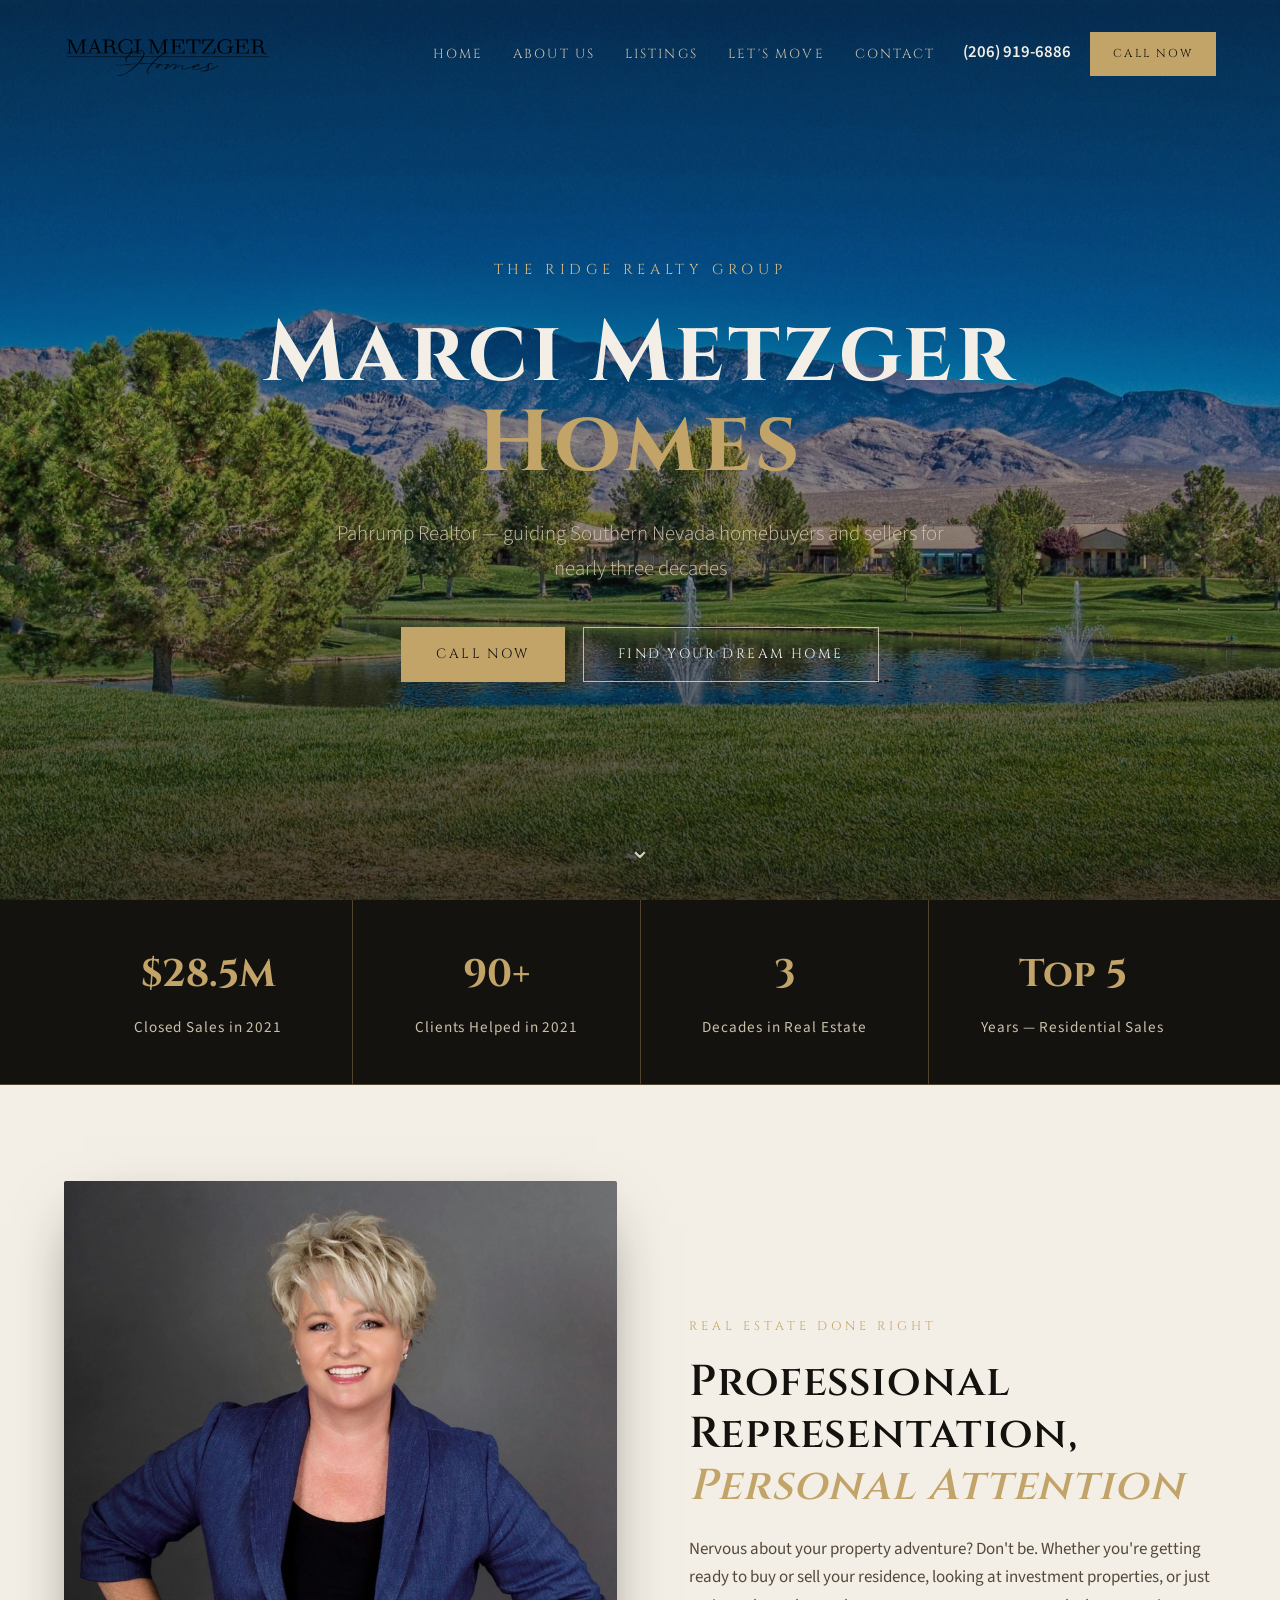
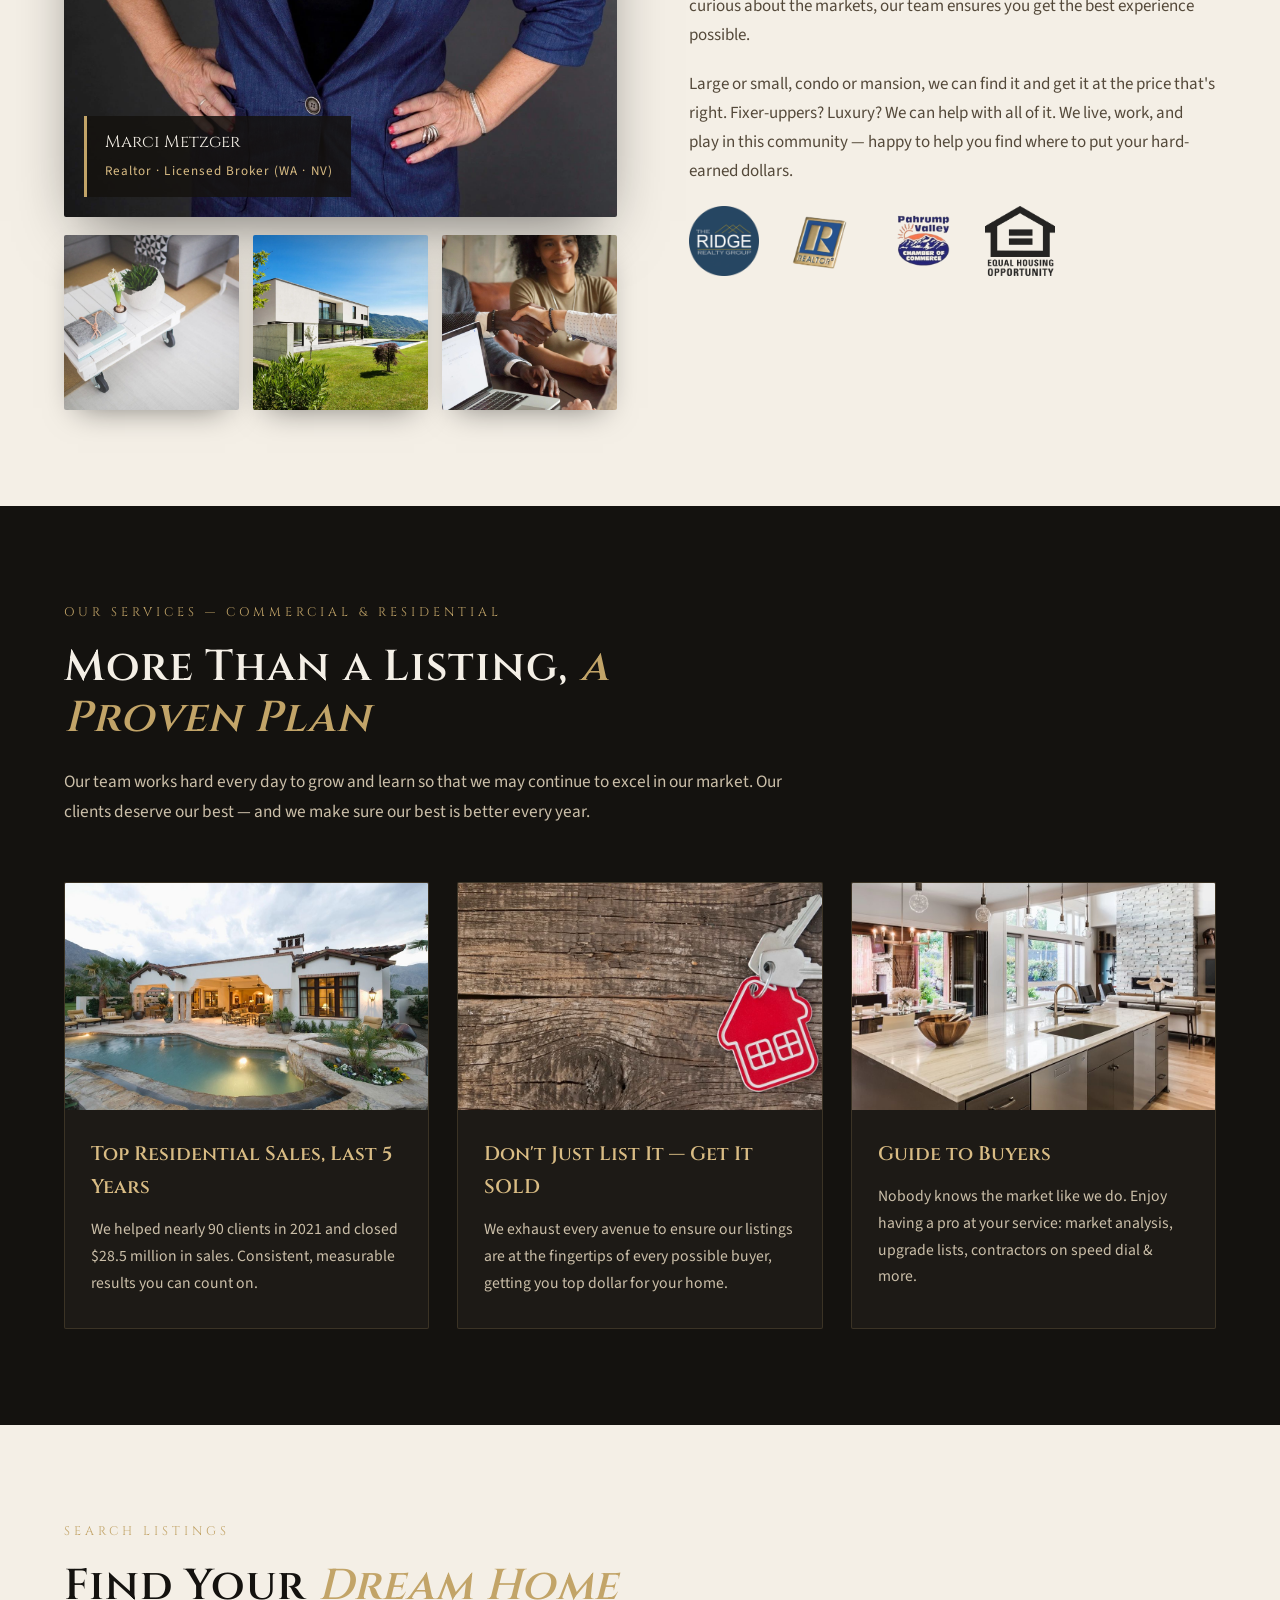
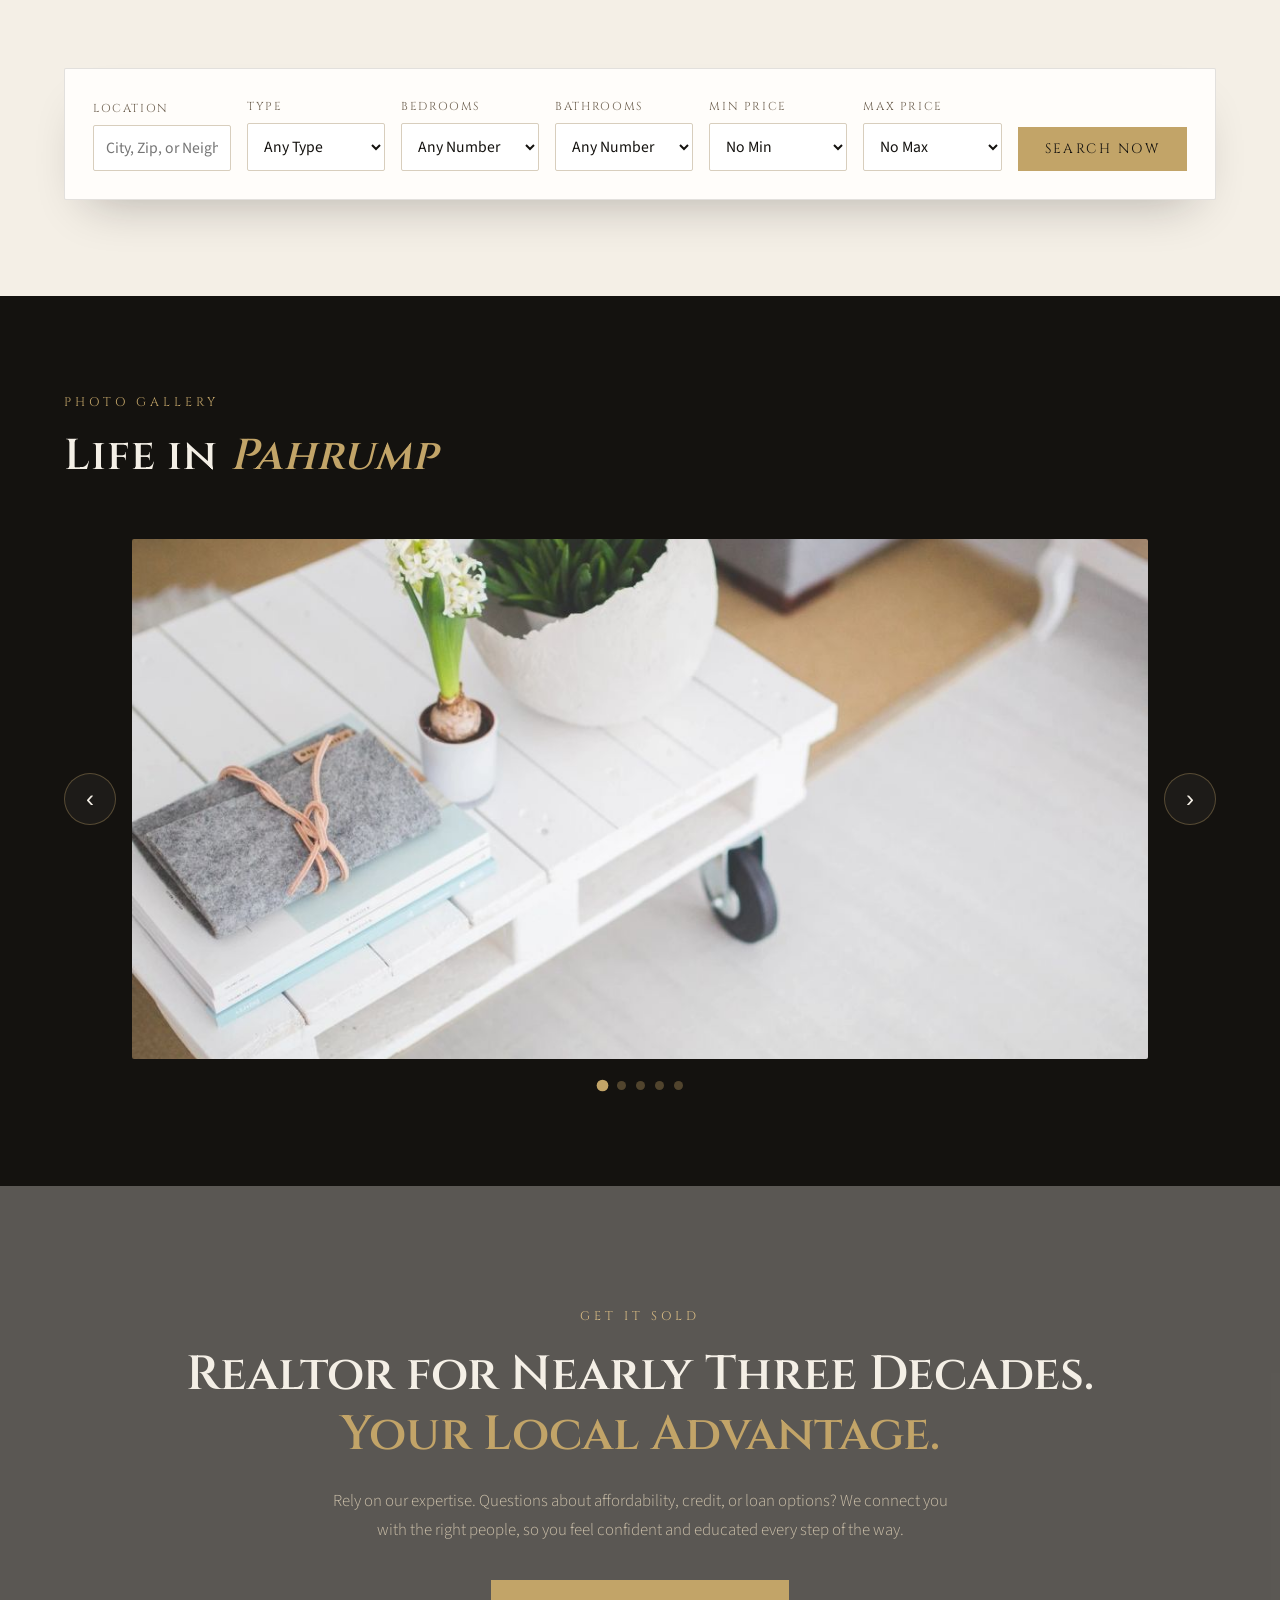
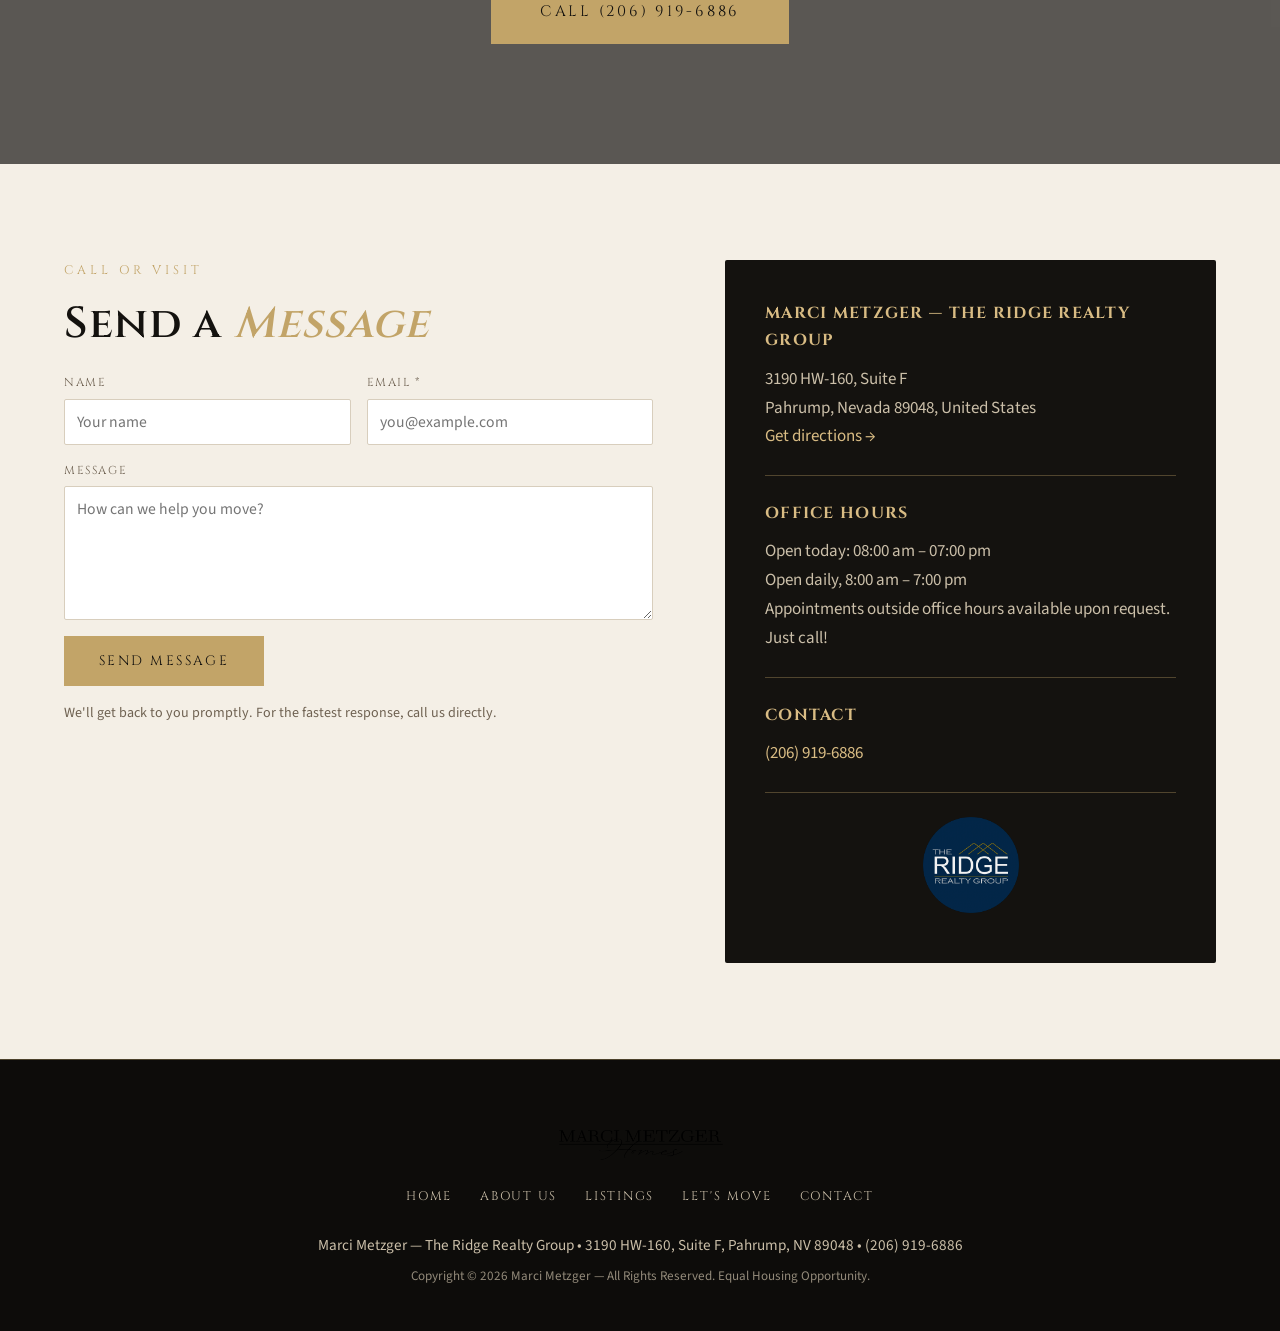
==== site/index.html @ 174b8f87 "first commit" ====
<!DOCTYPE html>
<html lang="en">
<head>
<meta charset="UTF-8">
<meta name="viewport" content="width=device-width, initial-scale=1.0">
<title>Marci Metzger Homes — Pahrump, NV Realtor | The Ridge Realty Group</title>
<meta name="description" content="Marci Metzger Homes — Pahrump, NV. Over two decades in real estate. Licensed Broker from Seattle, now serving Southern Nevada as Pahrump's top real estate agent.">
<link rel="icon" type="image/png" href="img/logo.png">
<link rel="preconnect" href="https://fonts.googleapis.com">
<link rel="preconnect" href="https://fonts.gstatic.com" crossorigin>
<link href="https://fonts.googleapis.com/css2?family=Cinzel:wght@400;600;700&family=Source+Sans+Pro:ital,wght@0,300;0,400;0,600;1,300&display=swap" rel="stylesheet">
<link rel="stylesheet" href="styles.css">
</head>
<body id="top">

<header class="site-header" id="siteHeader">
  <div class="container header-inner">
    <a href="#top" class="brand" aria-label="Marci Metzger Homes">
      <img src="img/logo.png" alt="Marci Metzger Homes logo" class="brand-logo">
    </a>
    <nav class="main-nav" id="mainNav" aria-label="Main navigation">
      <a href="#top" class="nav-link">Home</a>
      <a href="#about" class="nav-link">About Us</a>
      <a href="#search" class="nav-link">Listings</a>
      <a href="#services" class="nav-link">Let's Move</a>
      <a href="#contact" class="nav-link">Contact</a>
    </nav>
    <div class="header-actions">
      <a href="tel:+12069196886" class="header-phone">(206) 919-6886</a>
      <a href="#contact" class="btn btn-gold btn-sm header-cta" style="margin-left: 1rem;">Call Now</a>
    </div>
    <button class="nav-toggle" id="navToggle" aria-label="Toggle navigation" aria-expanded="false">
      <span></span><span></span><span></span>
    </button>
  </div>
</header>

<main>
  <!-- HERO -->
  <section class="hero">
    <div class="hero-overlay"></div>
    <div class="container hero-inner">
      <p class="overline">The Ridge Realty Group</p>
      <h1 class="hero-title">Marci Metzger <span>Homes</span></h1>
      <p class="hero-tagline">Pahrump Realtor — guiding Southern Nevada homebuyers and sellers for nearly three decades</p>
      <div class="hero-ctas">
        <a href="tel:+12069196886" class="btn btn-gold">Call Now</a>
        <a href="#search" class="btn btn-outline">Find Your Dream Home</a>
      </div>
    </div>
    <a href="#stats" class="hero-scroll" aria-label="Scroll down">&#8964;</a>
  </section>

  <!-- STATS -->
  <section class="stats" id="stats">
    <div class="container">
      <div class="stats-grid">
        <div class="stat">
          <strong class="stat-num">$28.5M</strong>
          <span class="stat-label">Closed Sales in 2021</span>
        </div>
        <div class="stat">
          <strong class="stat-num">90+</strong>
          <span class="stat-label">Clients Helped in 2021</span>
        </div>
        <div class="stat">
          <strong class="stat-num">3</strong>
          <span class="stat-label">Decades in Real Estate</span>
        </div>
        <div class="stat">
          <strong class="stat-num">Top 5</strong>
          <span class="stat-label">Years — Residential Sales</span>
        </div>
      </div>
    </div>
  </section>

  <!-- ABOUT -->
  <section class="about section" id="about">
    <div class="container about-grid">
      <div class="about-media">
        <div class="about-img-main reveal">
          <img src="img/marci.jpg" alt="Marci Metzger, Pahrump real estate broker">
          <div class="about-img-tag">
            <span class="tag-name">Marci Metzger</span>
            <span class="tag-role">Realtor&nbsp;&middot;&nbsp;Licensed Broker (WA&nbsp;&middot;&nbsp;NV)</span>
          </div>
        </div>
        <div class="about-imgs reveal">
          <img src="img/gallery-1.jpg" alt="Luxury home in Pahrump, Nevada">
          <img src="img/gallery-2.jpg" alt="Elegant Pahrump estate exterior">
          <img src="img/gallery-3.jpg" alt="Desert luxury living in southern Nevada">
        </div>
      </div>
      <div class="about-text reveal">
        <p class="overline gold">Real Estate Done Right</p>
        <h2 class="section-title">Professional Representation, <em>Personal Attention</em></h2>
        <p>Nervous about your property adventure? Don't be. Whether you're getting ready to buy or sell your residence, looking at investment properties, or just curious about the markets, our team ensures you get the best experience possible.</p>
        <p>Large or small, condo or mansion, we can find it and get it at the price that's right. Fixer-uppers? Luxury? We can help with all of it. We live, work, and play in this community — happy to help you find where to put your hard-earned dollars.</p>
        <div class="about-badges">
          <img src="img/badge-circle.png" alt="Trusted local real estate partner" loading="lazy">
          <img src="img/logo-realtor-removebg-preview.png" alt="Realtor">
          <img src="img/logo-chamber-removebg-preview.png" alt="Chamber of Commerce">
          <img src="img/logo-eho.png" alt="Equal Housing Opportunity">
        </div>
      </div>
    </div>
  </section>

  <!-- SERVICES -->
  <section class="services section section-dark" id="services">
    <div class="container">
      <div class="section-head reveal">
        <p class="overline gold">Our Services &mdash; Commercial &amp; Residential</p>
        <h2 class="section-title">More Than a Listing, <em>a Proven Plan</em></h2>
        <p class="section-sub">Our team works hard every day to grow and learn so that we may continue to excel in our market. Our clients deserve our best &mdash; and we make sure our best is better every year.</p>
      </div>
      <div class="cards">
        <article class="card reveal">
          <div class="card-img"><img src="img/sales.jpg" alt="Sellers sign in front of a home" loading="lazy"></div>
          <div class="card-body">
            <h3>Top Residential Sales, Last 5 Years</h3>
            <p>We helped nearly 90 clients in 2021 and closed $28.5 million in sales. Consistent, measurable results you can count on.</p>
          </div>
        </article>
        <article class="card reveal">
          <div class="card-img"><img src="img/sold.jpg" alt="Home optimized for a fast, top-dollar sale" loading="lazy"></div>
          <div class="card-body">
            <h3>Don't Just List It &mdash; Get It SOLD</h3>
            <p>We exhaust every avenue to ensure our listings are at the fingertips of every possible buyer, getting you top dollar for your home.</p>
          </div>
        </article>
        <article class="card reveal">
          <div class="card-img"><img src="img/buyers.jpg" alt="Guide to happy homebuyers" loading="lazy"></div>
          <div class="card-body">
            <h3>Guide to Buyers</h3>
            <p>Nobody knows the market like we do. Enjoy having a pro at your service: market analysis, upgrade lists, contractors on speed dial &amp; more.</p>
          </div>
        </article>
      </div>
    </div>
  </section>

  <!-- SEARCH -->
  <section class="search section" id="search">
    <div class="container">
      <div class="section-head reveal">
        <p class="overline gold">Search Listings</p>
        <h2 class="section-title">Find Your <em>Dream Home</em></h2>
      </div>
      <form class="search-form reveal" id="searchForm" action="https://marcimetzger.com/listings.html" method="get" target="_blank">
        <div class="field">
          <label for="location">Location</label>
          <input type="text" id="location" name="location" placeholder="City, Zip, or Neighborhood">
        </div>
        <div class="field">
          <label for="type">Type</label>
          <select id="type" name="type">
            <option>Any Type</option>
            <option>Single Family</option>
            <option>Condominium</option>
            <option>Townhome</option>
            <option>Land</option>
            <option>Commercial</option>
          </select>
        </div>
        <div class="field">
          <label for="beds">Bedrooms</label>
          <select id="beds" name="beds">
            <option>Any Number</option><option>Studio</option><option>1+</option><option>2+</option>
            <option>3+</option><option>4+</option><option>5+</option><option>6+</option>
          </select>
        </div>
        <div class="field">
          <label for="baths">Bathrooms</label>
          <select id="baths" name="baths">
            <option>Any Number</option><option>1+</option><option>2+</option><option>3+</option><option>4+</option>
          </select>
        </div>
        <div class="field">
          <label for="min">Min Price</label>
          <select id="min" name="minprice">
            <option>No Min</option><option>$100,000</option><option>$250,000</option><option>$400,000</option>
            <option>$600,000</option><option>$1,000,000</option><option>$2,000,000+</option>
          </select>
        </div>
        <div class="field">
          <label for="max">Max Price</label>
          <select id="max" name="maxprice">
            <option>No Max</option><option>$250,000</option><option>$400,000</option><option>$600,000</option>
            <option>$1,000,000</option><option>$2,000,000</option><option>$5,000,000+</option>
          </select>
        </div>
        <button type="submit" class="btn btn-gold search-btn">Search Now</button>
      </form>
    </div>
  </section>

  <!-- GALLERY -->
  <section class="gallery section section-dark" id="gallery">
    <div class="container">
      <div class="section-head reveal">
        <p class="overline gold">Photo Gallery</p>
        <h2 class="section-title">Life in <em>Pahrump</em></h2>
      </div>
      <div class="gallery-wrap reveal">
        <button class="gallery-arrow" id="galleryPrev" aria-label="Previous photo">&#8249;</button>
        <div class="gallery-track" id="galleryTrack">
          <img src="img/gallery-1.jpg" alt="Luxury home in Pahrump, Nevada" loading="lazy">
          <img src="img/gallery-2.jpg" alt="Elegant Pahrump estate exterior" loading="lazy">
          <img src="img/gallery-3.jpg" alt="Desert luxury living in southern Nevada" loading="lazy">
          <img src="img/sales.jpg" alt="Residential sales across the Valley" loading="lazy">
          <img src="img/sold.jpg" alt="Sold — top-dollar results" loading="lazy">
        </div>
        <button class="gallery-arrow" id="galleryNext" aria-label="Next photo">&#8250;</button>
      </div>
      <div class="gallery-dots" id="galleryDots"></div>
    </div>
  </section>

  <!-- CTA BAND -->
  <section class="cta-band">
    <div class="cta-overlay"></div>
    <div class="container cta-inner reveal">
      <p class="overline">Get It Sold</p>
      <h2 class="cta-title">Realtor for Nearly Three Decades. <br><span>Your Local Advantage.</span></h2>
      <p class="cta-expertise">Rely on our expertise. Questions about affordability, credit, or loan options? We connect you with the right people, so you feel confident and educated every step of the way.</p>
      <a href="tel:+12069196886" class="btn btn-gold btn-lg">Call (206) 919-6886</a>
    </div>
  </section>

  <!-- CONTACT -->
  <section class="contact section" id="contact">
    <div class="container contact-grid">
      <div class="contact-form-col reveal">
        <p class="overline gold">Call or Visit</p>
        <h2 class="section-title">Send a <em>Message</em></h2>
        <form class="contact-form" id="contactForm" novalidate>
          <div class="form-row">
            <div class="field"><label for="name">Name</label><input type="text" id="name" name="name" placeholder="Your name" required></div>
            <div class="field"><label for="email">Email *</label><input type="email" id="email" name="email" placeholder="you@example.com" required></div>
          </div>
          <div class="field">
            <label for="message">Message</label>
            <textarea id="message" name="message" rows="5" placeholder="How can we help you move?"></textarea>
          </div>
          <button type="submit" class="btn btn-gold">Send Message</button>
          <p class="form-note" id="formNote">We'll get back to you promptly. For the fastest response, call us directly.</p>
        </form>
      </div>
      <aside class="contact-info reveal">
        <div class="info-block">
          <h3>Marci Metzger &mdash; The Ridge Realty Group</h3>
          <address>3190 HW-160, Suite F<br>Pahrump, Nevada 89048, United States</address>
          <p><a href="https://www.google.com/maps/search/?api=1&query=3190+HW-160+Suite+F+Pahrump+NV+89048" target="_blank" rel="noopener">Get directions &rarr;</a></p>
        </div>
        <div class="info-block">
          <h3>Office Hours</h3>
          <p>Open today: 08:00 am &ndash; 07:00 pm<br>Open daily, 8:00 am &ndash; 7:00 pm<br>Appointments outside office hours available upon request. Just call!</p>
        </div>
        <div class="info-block">
          <h3>Contact</h3>
          <p><a href="tel:+12069196886">(206) 919-6886</a></p>
        </div>
        <div class="badge-circle-wrap">
          <img src="img/badge-circle.png" alt="Trusted local real estate partner" loading="lazy">
        </div>
      </aside>
    </div>
  </section>
</main>

<footer class="site-footer">
  <div class="container footer-inner">
    <a href="#top" class="brand"><img src="img/logo.png" alt="Marci Metzger Homes logo" class="brand-logo brand-logo-footer"></a>
    <nav class="footer-nav" aria-label="Footer navigation">
      <a href="#top">Home</a>
      <a href="#about">About Us</a>
      <a href="#search">Listings</a>
      <a href="#services">Let's Move</a>
      <a href="#contact">Contact</a>
    </nav>
    <p class="footer-org">Marci Metzger &mdash; The Ridge Realty Group &bull; 3190 HW-160, Suite F, Pahrump, NV 89048 &bull; (206) 919-6886</p>
    <p class="footer-meta">Copyright &copy; 2026 Marci Metzger &mdash; All Rights Reserved. Equal Housing Opportunity.</p>
  </div>
</footer>

<script src="script.js"></script>
</body>
</html>
---- site/styles.css ----
/* ============================================================
   Marci Metzger Homes — single-page revamp
   Fonts: Cinzel (display) + Source Sans Pro (body)
   Palette: warm charcoal, bone white, champagne gold
   ============================================================ */
:root {
  --ink: #14120f;
  --ink-soft: #1d1a16;
  --bone: #f4efe6;
  --bone-dim: #cbbfa9;
  --gold: #c2a468;
  --gold-bright: #d9bc84;
  --line: rgba(194, 164, 104, 0.35);
  --maxw: 1200px;
  --shadow: 0 24px 60px -20px rgba(0, 0, 0, 0.55);
  --ease: cubic-bezier(.22, .61, .36, 1);
}

* {
  margin: 0;
  padding: 0;
  box-sizing: border-box;
}

html {
  scroll-behavior: smooth;
}

body {
  font-family: "Source Sans Pro", Arial, sans-serif;
  font-size: 17px;
  line-height: 1.7;
  color: var(--ink);
  background: var(--bone);
  -webkit-font-smoothing: antialiased;
}

img {
  max-width: 100%;
  display: block;
}

a {
  color: inherit;
  text-decoration: none;
}

ul {
  list-style: none;
}

.container {
  max-width: var(--maxw);
  margin: 0 auto;
  padding: 0 24px;
}

/* ---------- Shared type ---------- */
.overline {
  font-family: "Cinzel", Georgia, serif;
  font-size: 0.78rem;
  letter-spacing: 0.32em;
  text-transform: uppercase;
  color: var(--bone-dim);
  margin-bottom: 18px;
}

.overline.gold {
  color: var(--gold);
}

.section {
  padding: 96px 0;
}

.section-dark {
  background: var(--ink);
  color: var(--bone);
}

.section-title {
  font-family: "Cinzel", Georgia, serif;
  font-size: clamp(1.9rem, 3.4vw, 2.7rem);
  font-weight: 600;
  line-height: 1.2;
  letter-spacing: 0.02em;
  margin-bottom: 22px;
}

.section-title em {
  color: var(--gold);
  font-style: italic;
}

.section-head {
  max-width: 720px;
  margin-bottom: 56px;
}

.section-sub {
  color: var(--bone-dim);
  font-size: 1.08rem;
}

/* ---------- Buttons ---------- */
.btn {
  display: inline-block;
  font-family: "Cinzel", Georgia, serif;
  font-size: 0.85rem;
  letter-spacing: 0.18em;
  text-transform: uppercase;
  padding: 15px 34px;
  border: 1px solid transparent;
  cursor: pointer;
  transition: background .3s var(--ease), color .3s var(--ease), border-color .3s var(--ease), transform .2s var(--ease);
}

.btn-gold {
  background: var(--gold);
  color: var(--ink);
}

.btn-gold:hover {
  background: var(--gold-bright);
  transform: translateY(-2px);
}

.btn-outline {
  border-color: rgba(244, 239, 230, .7);
  color: var(--bone);
}

.btn-outline:hover {
  background: rgba(244, 239, 230, .12);
  border-color: var(--bone);
}

.btn-lg {
  padding: 18px 48px;
  font-size: 0.95rem;
}

.btn-sm {
  padding: 11px 22px;
  font-size: 0.72rem;
}

/* ============================================================
   Header
   ============================================================ */
.site-header {
  position: fixed;
  inset: 0 0 auto 0;
  z-index: 100;
  padding: 22px 0;
  transition: background .4s var(--ease), padding .4s var(--ease), box-shadow .4s var(--ease);
}

.site-header.scrolled {
  background: rgba(20, 18, 15, .96);
  padding: 12px 0;
  box-shadow: 0 8px 30px -12px rgba(0, 0, 0, .7);
  border-bottom: 1px solid var(--line);
}

.header-inner {
  display: flex;
  align-items: center;
  gap: 28px;
}

.brand-logo {
  height: 64px;
  width: auto;
  transition: height .4s var(--ease), filter .4s var(--ease);
}

.site-header.scrolled .brand-logo {
  height: 50px;
}

.main-nav {
  display: flex;
  gap: 30px;
  margin-left: auto;
}

.nav-link {
  font-family: "Cinzel", Georgia, serif;
  font-size: 0.82rem;
  letter-spacing: 0.16em;
  text-transform: uppercase;
  color: var(--bone-dim);
  position: relative;
  padding: 4px 0;
  transition: color .3s;
}

.nav-link::after {
  content: "";
  position: absolute;
  left: 0;
  bottom: 0;
  width: 0;
  height: 1px;
  background: var(--gold);
  transition: width .3s var(--ease);
}

.nav-link:hover {
  color: var(--bone);
}

.nav-link:hover::after {
  width: 100%;
}

.header-phone {
  font-size: 1.05rem;
  font-weight: 600;
  color: var(--bone);
  white-space: nowrap;
}

.header-phone:hover {
  color: var(--gold-bright);
}

.nav-toggle {
  display: none;
  flex-direction: column;
  gap: 5px;
  background: none;
  border: 0;
  cursor: pointer;
  padding: 6px;
}

.nav-toggle span {
  width: 26px;
  height: 2px;
  background: var(--bone);
  transition: transform .3s var(--ease), opacity .3s;
}

.nav-toggle.open span:nth-child(1) {
  transform: translateY(7px) rotate(45deg);
}

.nav-toggle.open span:nth-child(2) {
  opacity: 0;
}

.nav-toggle.open span:nth-child(3) {
  transform: translateY(-7px) rotate(-45deg);
}

/* ============================================================
   Hero
   ============================================================ */
.hero {
  position: relative;
  min-height: 100vh;
  display: flex;
  align-items: center;
  justify-content: center;
  text-align: center;
  color: var(--bone);
  background: url("img/hero.jpg") center / cover no-repeat fixed;
}

.hero-overlay {
  position: absolute;
  inset: 0;
  background: linear-gradient(to bottom, rgba(8, 7, 5, .62) 0%, rgba(8, 7, 5, .32) 45%, rgba(8, 7, 5, .72) 100%);
}

.hero-inner {
  position: relative;
  z-index: 1;
  padding: 120px 24px 80px;
}

.hero .overline {
  color: var(--gold-bright);
  font-size: 0.9rem;
  margin-bottom: 26px;
}

.hero-title {
  font-family: "Cinzel", Georgia, serif;
  font-weight: 700;
  font-size: clamp(2.6rem, 7vw, 5.4rem);
  line-height: 1.05;
  letter-spacing: 0.04em;
}

.hero-title span {
  display: block;
  color: var(--gold);
}

.hero-tagline {
  max-width: 620px;
  margin: 26px auto 40px;
  font-size: clamp(1.05rem, 2vw, 1.3rem);
  font-weight: 300;
  color: var(--bone-dim);
}

.hero-ctas {
  display: flex;
  gap: 18px;
  justify-content: center;
  flex-wrap: wrap;
}

.hero-scroll {
  position: absolute;
  bottom: 28px;
  left: 50%;
  transform: translateX(-50%);
  z-index: 1;
  color: var(--bone);
  font-size: 1.6rem;
  opacity: .85;
  animation: bob 1.8s infinite var(--ease);
}

@keyframes bob {

  0%,
  100% {
    transform: translate(-50%, 0);
  }

  50% {
    transform: translate(-50%, 8px);
  }
}

/* ============================================================
   Stats
   ============================================================ */
.stats {
  background: var(--ink);
  border-bottom: 1px solid var(--line);
}

.stats-grid {
  display: grid;
  grid-template-columns: repeat(4, 1fr);
}

.stat {
  padding: 42px 24px;
  text-align: center;
  border-left: 1px solid var(--line);
}

.stat:first-child {
  border-left: 0;
}

.stat-num {
  display: block;
  font-family: "Cinzel", Georgia, serif;
  font-size: clamp(1.7rem, 3vw, 2.4rem);
  color: var(--gold);
  margin-bottom: 6px;
}

.stat-label {
  color: var(--bone-dim);
  font-size: 0.95rem;
  letter-spacing: 0.06em;
}

/* ============================================================
   About
   ============================================================ */
.about-grid {
  display: grid;
  grid-template-columns: 1.05fr 1fr;
  gap: 72px;
  align-items: center;
}

.about-media {
  display: flex;
  flex-direction: column;
}

.about-img-main {
  position: relative;
  border-radius: 2px;
  overflow: hidden;
  box-shadow: var(--shadow);
}

.about-img-main img {
  aspect-ratio: 4 / 4.6;
  object-fit: cover;
  width: 100%;
}

.about-img-tag {
  position: absolute;
  left: 20px;
  bottom: 20px;
  background: rgba(20, 18, 15, .85);
  border-left: 3px solid var(--gold);
  padding: 12px 18px;
}

.tag-name {
  display: block;
  font-family: "Cinzel", Georgia, serif;
  color: var(--bone);
  font-size: 1.05rem;
}

.tag-role {
  font-size: 0.82rem;
  color: var(--gold-bright);
  letter-spacing: 0.08em;
}

.about-imgs {
  display: grid;
  grid-template-columns: repeat(3, 1fr);
  gap: 14px;
  margin-top: 18px;
}

.about-imgs img {
  aspect-ratio: 1;
  object-fit: cover;
  width: 100%;
  border-radius: 2px;
  box-shadow: 0 12px 30px -14px rgba(0, 0, 0, .5);
  transition: transform .4s var(--ease);
}

.about-imgs img:hover {
  transform: translateY(-6px);
}

.about-text p {
  color: #54493a;
  margin-bottom: 20px;
}

.about-badges {
  display: flex;
  align-items: center;
  gap: 26px;
  margin-top: 12px;
  opacity: .85;
}

.about-badges img {
  height: 70px;
  width: auto;
}

/* ============================================================
   Services
   ============================================================ */
.cards {
  display: grid;
  grid-template-columns: repeat(3, 1fr);
  gap: 28px;
}

.card {
  background: var(--ink-soft);
  border: 1px solid rgba(194, 164, 104, .18);
  border-radius: 2px;
  overflow: hidden;
  transition: transform .4s var(--ease), border-color .4s var(--ease), box-shadow .4s var(--ease);
}

.card:hover {
  transform: translateY(-8px);
  border-color: var(--gold);
  box-shadow: 0 30px 60px -24px rgba(0, 0, 0, .8);
}

.card-img {
  overflow: hidden;
}

.card-img img {
  width: 100%;
  aspect-ratio: 16 / 10;
  object-fit: cover;
  transition: transform .6s var(--ease);
}

.card:hover .card-img img {
  transform: scale(1.06);
}

.card-body {
  padding: 28px 26px 32px;
}

.card-body h3 {
  font-family: "Cinzel", Georgia, serif;
  font-size: 1.22rem;
  font-weight: 600;
  color: var(--gold-bright);
  margin-bottom: 12px;
}

.card-body p {
  color: var(--bone-dim);
  font-size: 0.98rem;
}

/* ============================================================
   Search
   ============================================================ */
.search {
  background: var(--bone);
}

.search-form {
  display: grid;
  grid-template-columns: repeat(6, 1fr) auto;
  gap: 16px;
  align-items: end;
  background: #fffdfa;
  border: 1px solid rgba(20, 18, 15, .12);
  border-radius: 2px;
  box-shadow: 0 24px 50px -24px rgba(20, 18, 15, .3);
  padding: 28px;
}

.field {
  display: flex;
  flex-direction: column;
  gap: 6px;
}

.field label {
  font-family: "Cinzel", Georgia, serif;
  font-size: 0.72rem;
  letter-spacing: 0.14em;
  text-transform: uppercase;
  color: #6f6252;
}

.field input,
.field select,
.field textarea {
  font-family: "Source Sans Pro", Arial, sans-serif;
  font-size: 0.98rem;
  color: var(--ink);
  background: #fff;
  border: 1px solid #d8cebd;
  border-radius: 2px;
  padding: 11px 12px;
  width: 100%;
  transition: border-color .3s;
}

.field input:focus,
.field select:focus,
.field textarea:focus {
  outline: none;
  border-color: var(--gold);
}

.search-btn {
  align-self: end;
  padding: 12px 26px;
}

/* ============================================================
   Gallery
   ============================================================ */
.gallery-wrap {
  position: relative;
  display: flex;
  align-items: center;
  gap: 16px;
}

.gallery-track {
  display: flex;
  overflow: hidden;
  border-radius: 2px;
  flex: 1;
  scroll-snap-type: x mandatory;
}

.gallery-track img {
  flex: 0 0 100%;
  scroll-snap-align: center;
  height: 520px;
  width: 100%;
  object-fit: cover;
}

.gallery-arrow {
  flex: 0 0 auto;
  width: 52px;
  height: 52px;
  border-radius: 50%;
  border: 1px solid var(--line);
  background: rgba(255, 255, 255, .04);
  color: var(--bone);
  font-size: 1.5rem;
  cursor: pointer;
  transition: background .3s, border-color .3s, transform .2s var(--ease);
}

.gallery-arrow:hover {
  background: var(--gold);
  color: var(--ink);
  border-color: var(--gold);
}

.gallery-dots {
  display: flex;
  justify-content: center;
  gap: 10px;
  margin-top: 22px;
}

.gallery-dots button {
  width: 9px;
  height: 9px;
  border-radius: 50%;
  border: 0;
  background: rgba(194, 164, 104, .35);
  cursor: pointer;
  transition: background .3s, transform .3s;
}

.gallery-dots button.active {
  background: var(--gold);
  transform: scale(1.3);
}

/* ============================================================
   CTA band
   ============================================================ */
.cta-band {
  position: relative;
  text-align: center;
  color: var(--bone);
  padding: 120px 0;
  background: url("img/banner.jpg") center / cover no-repeat fixed;
}

.cta-overlay {
  position: absolute;
  inset: 0;
  background: rgba(12, 10, 8, .66);
}

.cta-inner {
  position: relative;
  z-index: 1;
}

.cta-band .overline {
  color: var(--gold-bright);
}

.cta-title {
  font-family: "Cinzel", Georgia, serif;
  font-size: clamp(1.9rem, 4vw, 3rem);
  font-weight: 600;
  line-height: 1.25;
  margin-bottom: 22px;
}

.cta-title span {
  color: var(--gold);
}

.cta-expertise {
  max-width: 640px;
  margin: 0 auto 36px;
  color: var(--bone-dim);
  font-size: 1.05rem;
  font-weight: 300;
}

/* ============================================================
   Contact
   ============================================================ */
.contact-grid {
  display: grid;
  grid-template-columns: 1.2fr 1fr;
  gap: 72px;
}

.contact-form .form-row {
  display: grid;
  grid-template-columns: 1fr 1fr;
  gap: 16px;
}

.contact-form .field {
  margin-bottom: 16px;
}

.form-note {
  margin-top: 16px;
  font-size: 0.88rem;
  color: #6f6252;
}

.contact-form.submitted .form-note {
  color: var(--gold);
  font-weight: 600;
}

.contact-info {
  background: var(--ink);
  color: var(--bone);
  padding: 40px;
  border-radius: 2px;
}

.info-block {
  padding-bottom: 24px;
  margin-bottom: 24px;
  border-bottom: 1px solid var(--line);
}

.info-block h3 {
  font-family: "Cinzel", Georgia, serif;
  font-size: 1rem;
  color: var(--gold-bright);
  letter-spacing: 0.08em;
  text-transform: uppercase;
  margin-bottom: 10px;
}

.info-block address {
  font-style: normal;
  color: var(--bone-dim);
}

.info-block p {
  color: var(--bone-dim);
}

.info-block a {
  color: var(--gold-bright);
}

.info-block a:hover {
  text-decoration: underline;
}

.badge-circle-wrap {
  text-align: center;
  opacity: .95;
}

.badge-circle-wrap img {
  display: inline-block;
  max-height: 96px;
}

/* ============================================================
   Footer
   ============================================================ */
.site-footer {
  background: #0d0c0a;
  color: var(--bone-dim);
  border-top: 1px solid var(--line);
  padding: 56px 0 44px;
  text-align: center;
}

.brand-logo-footer {
  height: 52px;
  margin: 0 auto 18px;
  filter: brightness(.95);
}

.footer-nav {
  display: flex;
  justify-content: center;
  gap: 28px;
  margin-bottom: 26px;
}

.footer-nav a {
  font-family: "Cinzel", Georgia, serif;
  font-size: 0.78rem;
  letter-spacing: 0.14em;
  text-transform: uppercase;
  transition: color .3s;
}

.footer-nav a:hover {
  color: var(--gold-bright);
}

.footer-org {
  font-size: 0.95rem;
  margin-bottom: 6px;
}

.footer-meta {
  font-size: 0.82rem;
  opacity: .7;
}

/* ============================================================
   Reveal-on-scroll
   ============================================================ */
.reveal {
  opacity: 0;
  transform: translateY(34px);
  transition: opacity .8s var(--ease), transform .8s var(--ease);
}

.reveal.in-view {
  opacity: 1;
  transform: none;
}

/* ============================================================
   Responsive
   ============================================================ */
@media (max-width: 1024px) {
  .search-form {
    grid-template-columns: repeat(3, 1fr);
  }

  .search-btn {
    grid-column: 1 / -1;
  }
}

@media (max-width: 900px) {
  .main-nav {
    position: fixed;
    inset: 0 0 0 0;
    background: rgba(14, 12, 10, .98);
    flex-direction: column;
    align-items: center;
    justify-content: center;
    gap: 34px;
    margin-left: 0;
    z-index: 90;
    opacity: 0;
    pointer-events: none;
    transition: opacity .4s var(--ease);
  }

  .main-nav.open {
    opacity: 1;
    pointer-events: auto;
  }

  .nav-link {
    font-size: 1.05rem;
    color: var(--bone);
  }

  .header-phone {
    display: none;
  }

  .header-cta {
    display: block;
  }

  .nav-toggle {
    display: flex;
    z-index: 95;
  }

  .hero-title {
    font-size: clamp(2.3rem, 9vw, 3.6rem);
  }

  .stats-grid {
    grid-template-columns: repeat(2, 1fr);
  }

  .stat:nth-child(3) {
    border-left: 0;
  }

  .stat:nth-child(n+3) {
    border-top: 1px solid var(--line);
  }

  .about-grid,
  .contact-grid {
    grid-template-columns: 1fr;
    gap: 48px;
  }

  .cards {
    grid-template-columns: 1fr;
  }

  .gallery-track img {
    height: 380px;
  }
}

@media (max-width: 640px) {
  .section {
    padding: 68px 0;
  }

  .search-form {
    grid-template-columns: 1fr 1fr;
    padding: 20px;
  }

  .about-imgs {
    grid-template-columns: 1fr 1fr;
  }

  .about-imgs img:last-child {
    grid-column: 1 / -1;
  }

  .contact-form .form-row {
    grid-template-columns: 1fr;
  }

  .cta-band {
    padding: 84px 0;
  }

  .footer-nav {
    flex-wrap: wrap;
    gap: 16px 22px;
  }
}
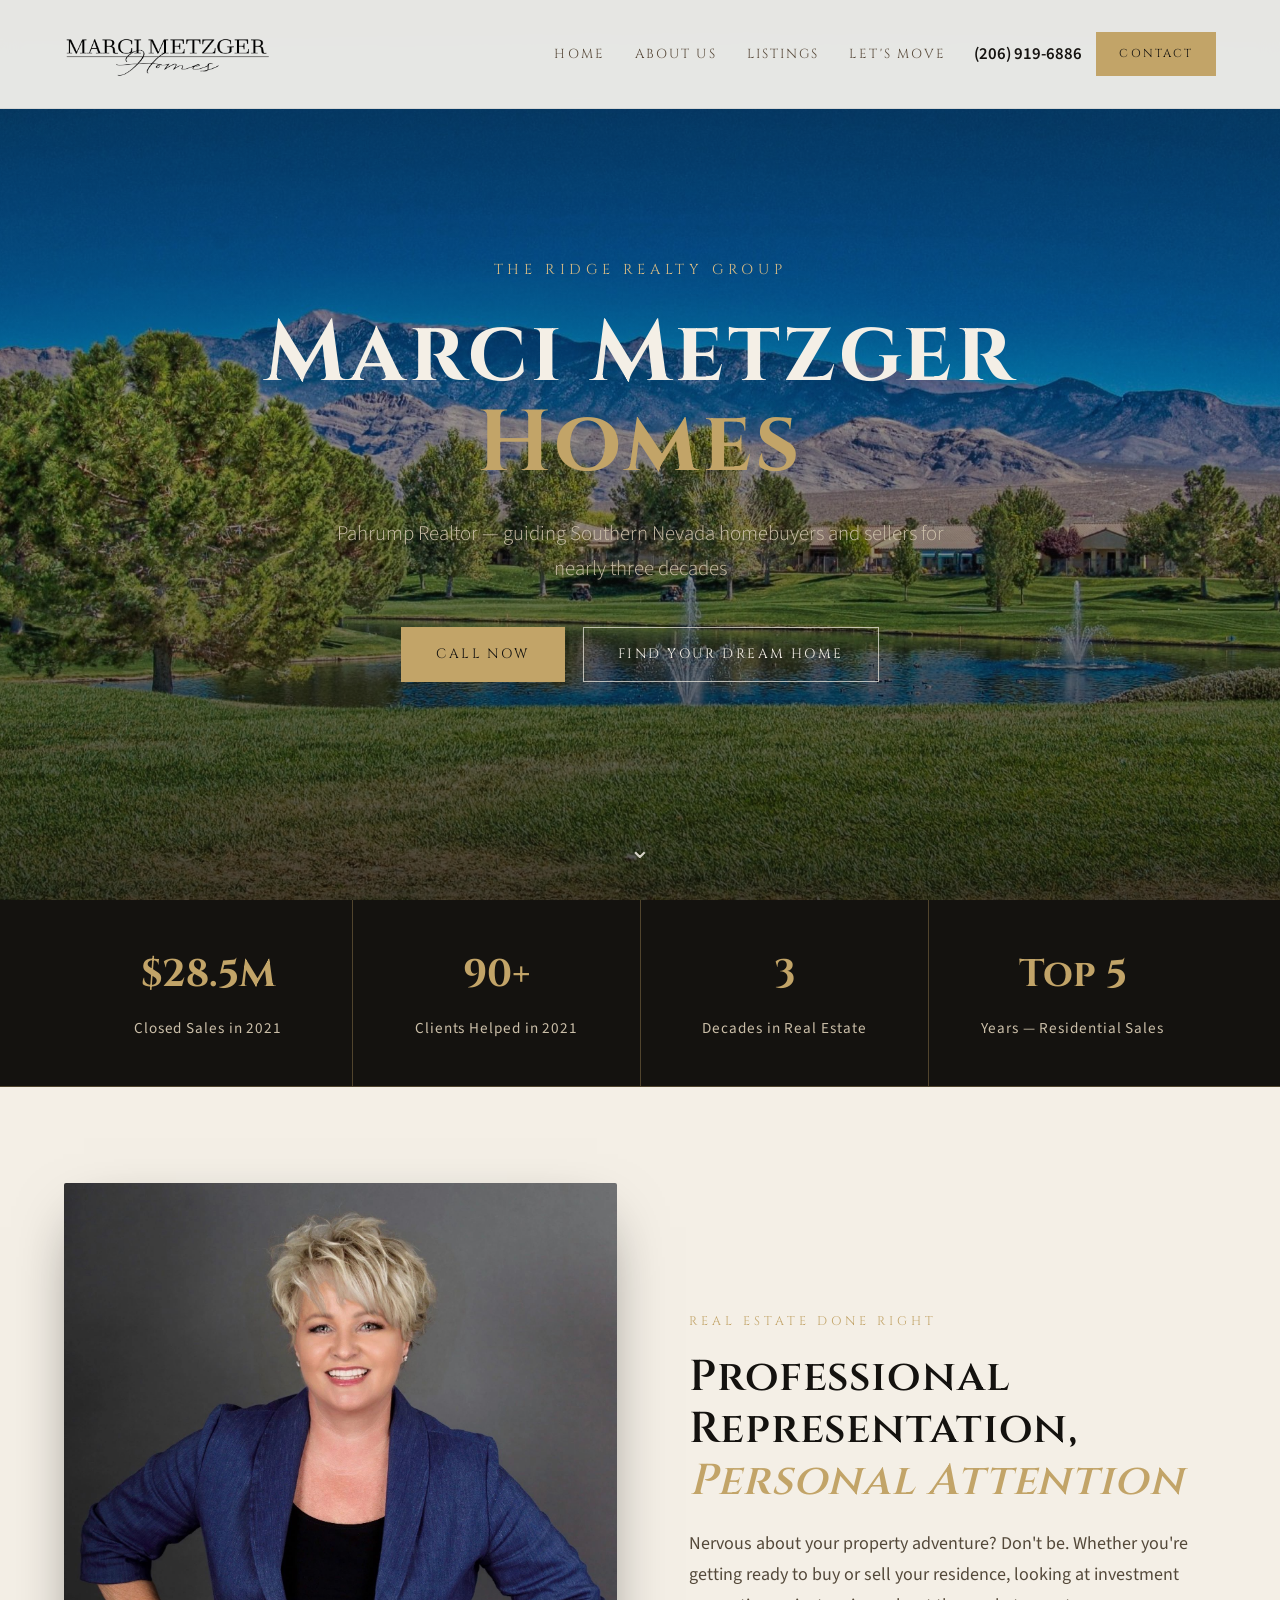
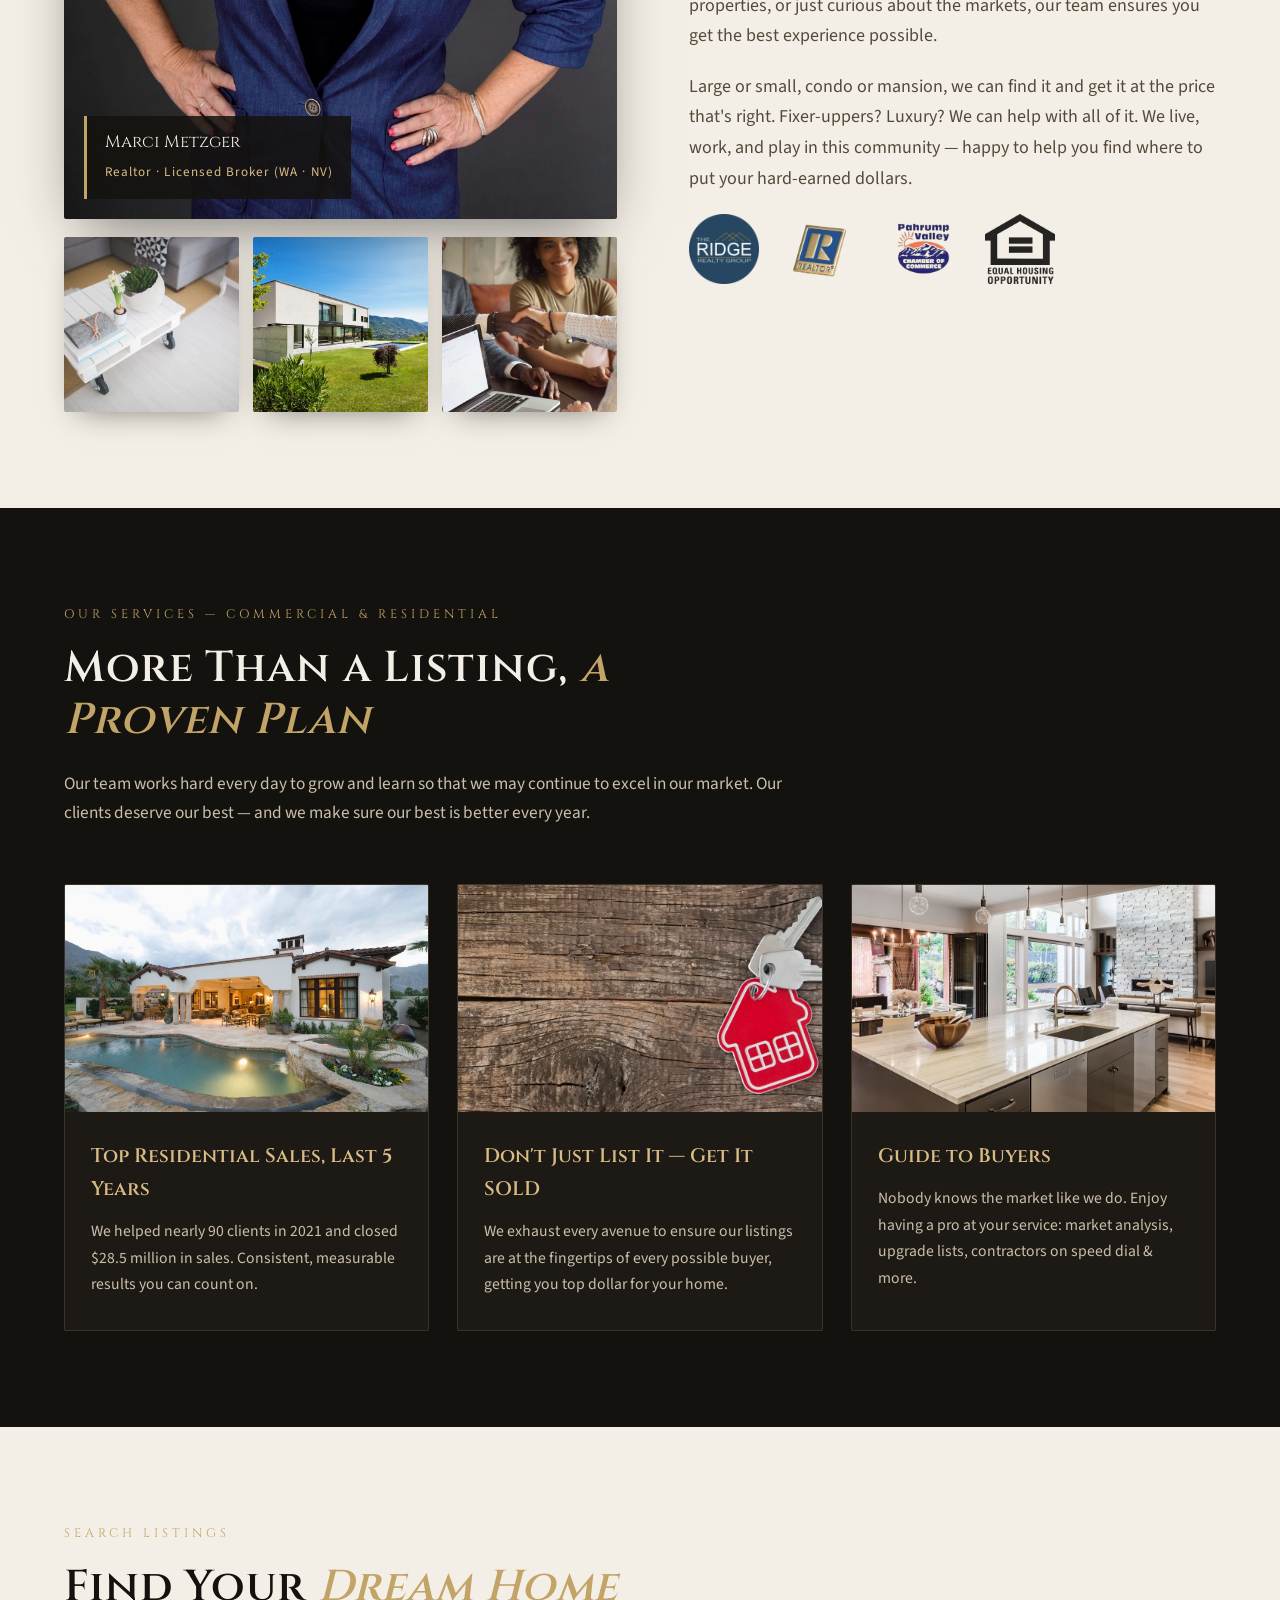
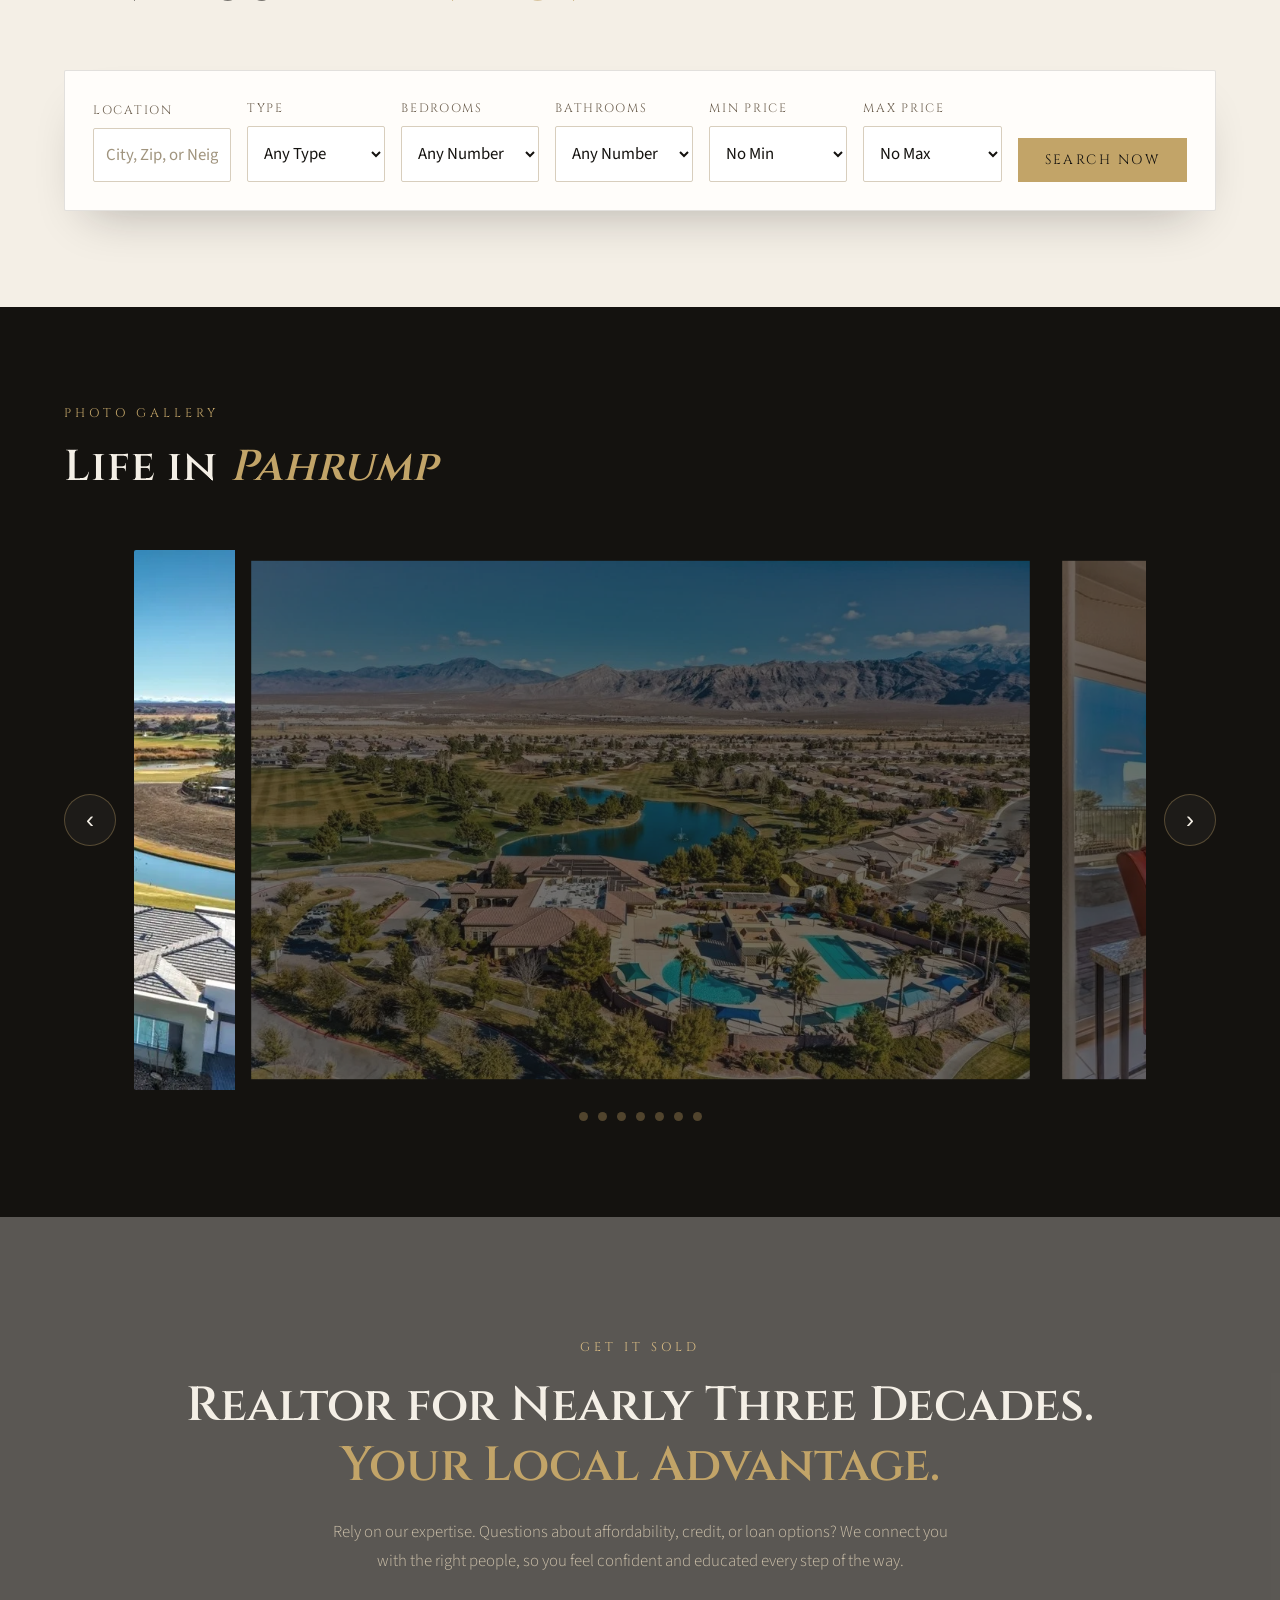
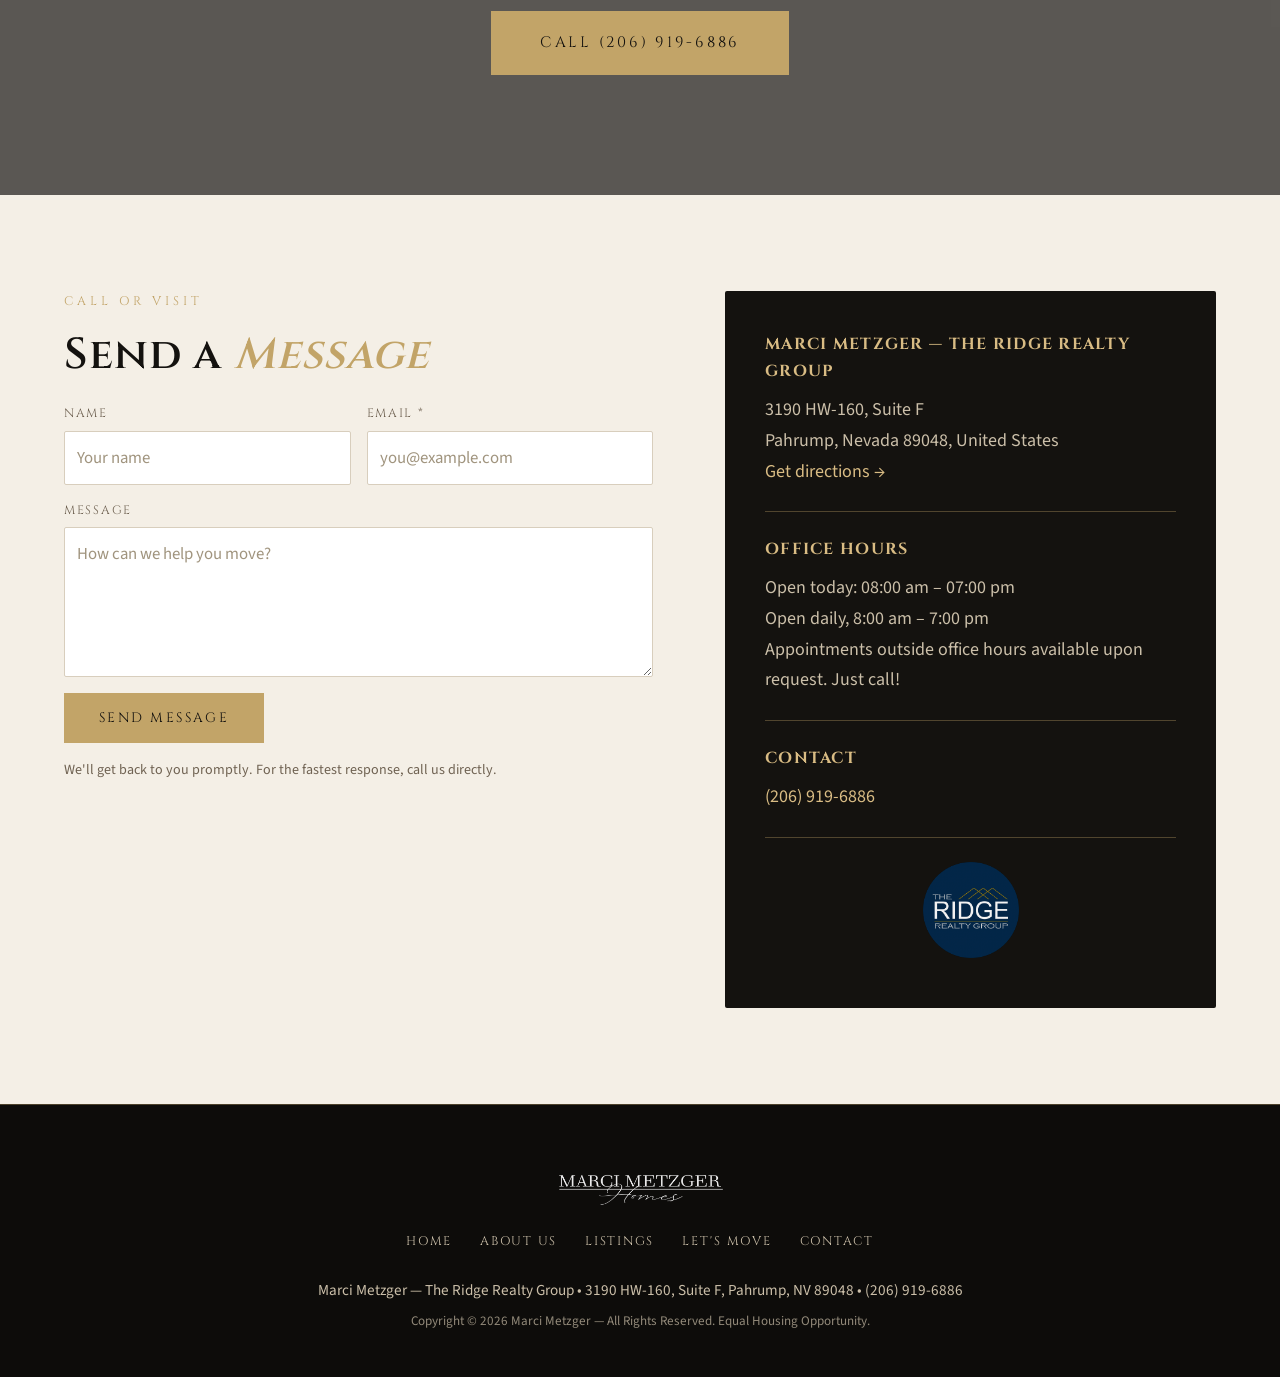
==== commit 8e21a650: "fixed for design" ====
--- a/site/index.html
+++ b/site/index.html
@@ -1,290 +1,338 @@
 <!DOCTYPE html>
 <html lang="en">
+
 <head>
-<meta charset="UTF-8">
-<meta name="viewport" content="width=device-width, initial-scale=1.0">
-<title>Marci Metzger Homes — Pahrump, NV Realtor | The Ridge Realty Group</title>
-<meta name="description" content="Marci Metzger Homes — Pahrump, NV. Over two decades in real estate. Licensed Broker from Seattle, now serving Southern Nevada as Pahrump's top real estate agent.">
-<link rel="icon" type="image/png" href="img/logo.png">
-<link rel="preconnect" href="https://fonts.googleapis.com">
-<link rel="preconnect" href="https://fonts.gstatic.com" crossorigin>
-<link href="https://fonts.googleapis.com/css2?family=Cinzel:wght@400;600;700&family=Source+Sans+Pro:ital,wght@0,300;0,400;0,600;1,300&display=swap" rel="stylesheet">
-<link rel="stylesheet" href="styles.css">
+  <meta charset="UTF-8">
+  <meta name="viewport" content="width=device-width, initial-scale=1.0">
+  <title>Marci Metzger Homes — Pahrump, NV Realtor | The Ridge Realty Group</title>
+  <meta name="description"
+    content="Marci Metzger Homes — Pahrump, NV. Over two decades in real estate. Licensed Broker from Seattle, now serving Southern Nevada as Pahrump's top real estate agent.">
+  <link rel="icon" type="image/png" href="img/log2.png">
+  <link rel="preconnect" href="https://fonts.googleapis.com">
+  <link rel="preconnect" href="https://fonts.gstatic.com" crossorigin>
+  <link
+    href="https://fonts.googleapis.com/css2?family=Cinzel:wght@400;600;700&family=Source+Sans+Pro:ital,wght@0,300;0,400;0,600;1,300&display=swap"
+    rel="stylesheet">
+  <link rel="stylesheet" href="styles.css">
 </head>
+
 <body id="top">
 
-<header class="site-header" id="siteHeader">
-  <div class="container header-inner">
-    <a href="#top" class="brand" aria-label="Marci Metzger Homes">
-      <img src="img/logo.png" alt="Marci Metzger Homes logo" class="brand-logo">
-    </a>
-    <nav class="main-nav" id="mainNav" aria-label="Main navigation">
-      <a href="#top" class="nav-link">Home</a>
-      <a href="#about" class="nav-link">About Us</a>
-      <a href="#search" class="nav-link">Listings</a>
-      <a href="#services" class="nav-link">Let's Move</a>
-      <a href="#contact" class="nav-link">Contact</a>
-    </nav>
-    <div class="header-actions">
-      <a href="tel:+12069196886" class="header-phone">(206) 919-6886</a>
-      <a href="#contact" class="btn btn-gold btn-sm header-cta" style="margin-left: 1rem;">Call Now</a>
+  <header class="site-header" id="siteHeader">
+    <div class="container header-inner">
+      <a href="#top" class="brand" aria-label="Marci Metzger Homes">
+        <img src="img/logo.png" alt="Marci Metzger Homes logo" class="brand-logo">
+      </a>
+      <nav class="main-nav" id="mainNav" aria-label="Main navigation">
+        <a href="#top" class="nav-link">Home</a>
+        <a href="#about" class="nav-link">About Us</a>
+        <a href="#search" class="nav-link">Listings</a>
+        <a href="#services" class="nav-link">Let's Move</a>
+        <a href="#contact" class="nav-link nav-link-mobile">Contact</a>
+      </nav>
+      <div class="header-actions">
+        <a href="tel:+12069196886" class="header-phone">(206) 919-6886</a>
+        <a href="#contact" class="btn btn-gold btn-sm header-cta">Contact</a>
+      </div>
+      <button class="nav-toggle" id="navToggle" aria-label="Toggle navigation" aria-expanded="false">
+        <span></span><span></span><span></span>
+      </button>
     </div>
-    <button class="nav-toggle" id="navToggle" aria-label="Toggle navigation" aria-expanded="false">
-      <span></span><span></span><span></span>
-    </button>
-  </div>
-</header>
-
-<main>
-  <!-- HERO -->
-  <section class="hero">
-    <div class="hero-overlay"></div>
-    <div class="container hero-inner">
-      <p class="overline">The Ridge Realty Group</p>
-      <h1 class="hero-title">Marci Metzger <span>Homes</span></h1>
-      <p class="hero-tagline">Pahrump Realtor — guiding Southern Nevada homebuyers and sellers for nearly three decades</p>
-      <div class="hero-ctas">
-        <a href="tel:+12069196886" class="btn btn-gold">Call Now</a>
-        <a href="#search" class="btn btn-outline">Find Your Dream Home</a>
-      </div>
+  </header>
+
+  <main>
+    <!-- HERO -->
+    <section class="hero">
+      <div class="hero-overlay"></div>
+      <div class="container hero-inner">
+        <p class="overline">The Ridge Realty Group</p>
+        <h1 class="hero-title">Marci Metzger <span>Homes</span></h1>
+        <p class="hero-tagline">Pahrump Realtor — guiding Southern Nevada homebuyers and sellers for nearly three
+          decades</p>
+        <div class="hero-ctas">
+          <a href="tel:+12069196886" class="btn btn-gold">Call Now</a>
+          <a href="#search" class="btn btn-outline">Find Your Dream Home</a>
+        </div>
+      </div>
+      <a href="#stats" class="hero-scroll" aria-label="Scroll down">&#8964;</a>
+    </section>
+
+    <!-- STATS -->
+    <section class="stats" id="stats">
+      <div class="container">
+        <div class="stats-grid">
+          <div class="stat">
+            <strong class="stat-num">$28.5M</strong>
+            <span class="stat-label">Closed Sales in 2021</span>
+          </div>
+          <div class="stat">
+            <strong class="stat-num">90+</strong>
+            <span class="stat-label">Clients Helped in 2021</span>
+          </div>
+          <div class="stat">
+            <strong class="stat-num">3</strong>
+            <span class="stat-label">Decades in Real Estate</span>
+          </div>
+          <div class="stat">
+            <strong class="stat-num">Top 5</strong>
+            <span class="stat-label">Years — Residential Sales</span>
+          </div>
+        </div>
+      </div>
+    </section>
+
+    <!-- ABOUT -->
+    <section class="about section" id="about">
+      <div class="container about-grid">
+        <div class="about-media">
+          <div class="about-img-main reveal">
+            <img src="img/marci.jpg" alt="Marci Metzger, Pahrump real estate broker">
+            <div class="about-img-tag">
+              <span class="tag-name">Marci Metzger</span>
+              <span class="tag-role">Realtor&nbsp;&middot;&nbsp;Licensed Broker (WA&nbsp;&middot;&nbsp;NV)</span>
+            </div>
+          </div>
+          <div class="about-imgs reveal">
+            <img src="img/gallery-1.jpg" alt="Luxury home in Pahrump, Nevada">
+            <img src="img/gallery-2.jpg" alt="Elegant Pahrump estate exterior">
+            <img src="img/gallery-3.jpg" alt="Desert luxury living in southern Nevada">
+          </div>
+        </div>
+        <div class="about-text reveal">
+          <p class="overline gold">Real Estate Done Right</p>
+          <h2 class="section-title">Professional Representation, <em>Personal Attention</em></h2>
+          <p>Nervous about your property adventure? Don't be. Whether you're getting ready to buy or sell your
+            residence, looking at investment properties, or just curious about the markets, our team ensures you get the
+            best experience possible.</p>
+          <p>Large or small, condo or mansion, we can find it and get it at the price that's right. Fixer-uppers?
+            Luxury? We can help with all of it. We live, work, and play in this community — happy to help you find where
+            to put your hard-earned dollars.</p>
+          <div class="about-badges">
+            <img src="img/badge-circle.png" alt="Trusted local real estate partner" loading="lazy">
+            <img src="img/logo-realtor-removebg-preview.png" alt="Realtor">
+            <img src="img/logo-chamber-removebg-preview.png" alt="Chamber of Commerce">
+            <img src="img/logo-eho.png" alt="Equal Housing Opportunity">
+          </div>
+        </div>
+      </div>
+    </section>
+
+    <!-- SERVICES -->
+    <section class="services section section-dark" id="services">
+      <div class="container">
+        <div class="section-head reveal">
+          <p class="overline gold">Our Services &mdash; Commercial &amp; Residential</p>
+          <h2 class="section-title">More Than a Listing, <em>a Proven Plan</em></h2>
+          <p class="section-sub">Our team works hard every day to grow and learn so that we may continue to excel in our
+            market. Our clients deserve our best &mdash; and we make sure our best is better every year.</p>
+        </div>
+        <div class="cards">
+          <article class="card reveal">
+            <div class="card-img"><img src="img/sales.jpg" alt="Sellers sign in front of a home" loading="lazy"></div>
+            <div class="card-body">
+              <h3>Top Residential Sales, Last 5 Years</h3>
+              <p>We helped nearly 90 clients in 2021 and closed $28.5 million in sales. Consistent, measurable results
+                you can count on.</p>
+            </div>
+          </article>
+          <article class="card reveal">
+            <div class="card-img"><img src="img/sold.jpg" alt="Home optimized for a fast, top-dollar sale"
+                loading="lazy"></div>
+            <div class="card-body">
+              <h3>Don't Just List It &mdash; Get It SOLD</h3>
+              <p>We exhaust every avenue to ensure our listings are at the fingertips of every possible buyer, getting
+                you top dollar for your home.</p>
+            </div>
+          </article>
+          <article class="card reveal">
+            <div class="card-img"><img src="img/buyers.jpg" alt="Guide to happy homebuyers" loading="lazy"></div>
+            <div class="card-body">
+              <h3>Guide to Buyers</h3>
+              <p>Nobody knows the market like we do. Enjoy having a pro at your service: market analysis, upgrade lists,
+                contractors on speed dial &amp; more.</p>
+            </div>
+          </article>
+        </div>
+      </div>
+    </section>
+
+    <!-- SEARCH -->
+    <section class="search section" id="search">
+      <div class="container">
+        <div class="section-head reveal">
+          <p class="overline gold">Search Listings</p>
+          <h2 class="section-title">Find Your <em>Dream Home</em></h2>
+        </div>
+        <form class="search-form reveal" id="searchForm" action="https://marcimetzger.com/listings.html" method="get"
+          target="_blank">
+          <div class="field">
+            <label for="location">Location</label>
+            <input type="text" id="location" name="location" placeholder="City, Zip, or Neighborhood">
+          </div>
+          <div class="field">
+            <label for="type">Type</label>
+            <select id="type" name="type">
+              <option>Any Type</option>
+              <option>Single Family</option>
+              <option>Condominium</option>
+              <option>Townhome</option>
+              <option>Land</option>
+              <option>Commercial</option>
+            </select>
+          </div>
+          <div class="field">
+            <label for="beds">Bedrooms</label>
+            <select id="beds" name="beds">
+              <option>Any Number</option>
+              <option>Studio</option>
+              <option>1+</option>
+              <option>2+</option>
+              <option>3+</option>
+              <option>4+</option>
+              <option>5+</option>
+              <option>6+</option>
+            </select>
+          </div>
+          <div class="field">
+            <label for="baths">Bathrooms</label>
+            <select id="baths" name="baths">
+              <option>Any Number</option>
+              <option>1+</option>
+              <option>2+</option>
+              <option>3+</option>
+              <option>4+</option>
+            </select>
+          </div>
+          <div class="field">
+            <label for="min">Min Price</label>
+            <select id="min" name="minprice">
+              <option>No Min</option>
+              <option>$100,000</option>
+              <option>$250,000</option>
+              <option>$400,000</option>
+              <option>$600,000</option>
+              <option>$1,000,000</option>
+              <option>$2,000,000+</option>
+            </select>
+          </div>
+          <div class="field">
+            <label for="max">Max Price</label>
+            <select id="max" name="maxprice">
+              <option>No Max</option>
+              <option>$250,000</option>
+              <option>$400,000</option>
+              <option>$600,000</option>
+              <option>$1,000,000</option>
+              <option>$2,000,000</option>
+              <option>$5,000,000+</option>
+            </select>
+          </div>
+          <button type="submit" class="btn btn-gold search-btn">Search Now</button>
+        </form>
+      </div>
+    </section>
+
+    <!-- GALLERY -->
+    <section class="gallery section section-dark" id="gallery">
+      <div class="container">
+        <div class="section-head reveal">
+          <p class="overline gold">Photo Gallery</p>
+          <h2 class="section-title">Life in <em>Pahrump</em></h2>
+        </div>
+        <div class="gallery-wrap reveal">
+          <button class="gallery-arrow" id="galleryPrev" aria-label="Previous photo">&#8249;</button>
+          <div class="gallery-track" id="galleryTrack">
+            <img src="img/1.png" alt="Estate 1" loading="lazy">
+            <img src="img/2.png" alt="Estate 2" loading="lazy">
+            <img src="img/3.png" alt="Estate 3" loading="lazy">
+            <img src="img/4.png" alt="Estate 4" loading="lazy">
+            <img src="img/5.png" alt="Estate 5" loading="lazy">
+            <img src="img/6.png" alt="Estate 6" loading="lazy">
+            <img src="img/7.png" alt="Estate 7" loading="lazy">
+          </div>
+          <button class="gallery-arrow" id="galleryNext" aria-label="Next photo">&#8250;</button>
+        </div>
+        <div class="gallery-dots" id="galleryDots"></div>
+      </div>
+    </section>
+
+    <!-- CTA BAND -->
+    <section class="cta-band">
+      <div class="cta-overlay"></div>
+      <div class="container cta-inner reveal">
+        <p class="overline">Get It Sold</p>
+        <h2 class="cta-title">Realtor for Nearly Three Decades. <br><span>Your Local Advantage.</span></h2>
+        <p class="cta-expertise">Rely on our expertise. Questions about affordability, credit, or loan options? We
+          connect you with the right people, so you feel confident and educated every step of the way.</p>
+        <a href="tel:+12069196886" class="btn btn-gold btn-lg">Call (206) 919-6886</a>
+      </div>
+    </section>
+
+    <!-- CONTACT -->
+    <section class="contact section" id="contact">
+      <div class="container contact-grid">
+        <div class="contact-form-col reveal">
+          <p class="overline gold">Call or Visit</p>
+          <h2 class="section-title">Send a <em>Message</em></h2>
+          <form class="contact-form" id="contactForm" novalidate>
+            <div class="form-row">
+              <div class="field"><label for="name">Name</label><input type="text" id="name" name="name"
+                  placeholder="Your name" required></div>
+              <div class="field"><label for="email">Email *</label><input type="email" id="email" name="email"
+                  placeholder="you@example.com" required></div>
+            </div>
+            <div class="field">
+              <label for="message">Message</label>
+              <textarea id="message" name="message" rows="5" placeholder="How can we help you move?"></textarea>
+            </div>
+            <button type="submit" class="btn btn-gold">Send Message</button>
+            <p class="form-note" id="formNote">We'll get back to you promptly. For the fastest response, call us
+              directly.</p>
+          </form>
+        </div>
+        <aside class="contact-info reveal">
+          <div class="info-block">
+            <h3>Marci Metzger &mdash; The Ridge Realty Group</h3>
+            <address>3190 HW-160, Suite F<br>Pahrump, Nevada 89048, United States</address>
+            <p><a href="https://www.google.com/maps/search/?api=1&query=3190+HW-160+Suite+F+Pahrump+NV+89048"
+                target="_blank" rel="noopener">Get directions &rarr;</a></p>
+          </div>
+          <div class="info-block">
+            <h3>Office Hours</h3>
+            <p>Open today: 08:00 am &ndash; 07:00 pm<br>Open daily, 8:00 am &ndash; 7:00 pm<br>Appointments outside
+              office hours available upon request. Just call!</p>
+          </div>
+          <div class="info-block">
+            <h3>Contact</h3>
+            <p><a href="tel:+12069196886">(206) 919-6886</a></p>
+          </div>
+          <div class="badge-circle-wrap">
+            <img src="img/badge-circle.png" alt="Trusted local real estate partner" loading="lazy">
+          </div>
+        </aside>
+      </div>
+    </section>
+  </main>
+
+  <footer class="site-footer">
+    <div class="container footer-inner">
+      <a href="#top" class="brand"><img src="img/logo.png" alt="Marci Metzger Homes logo"
+          class="brand-logo brand-logo-footer"></a>
+      <nav class="footer-nav" aria-label="Footer navigation">
+        <a href="#top">Home</a>
+        <a href="#about">About Us</a>
+        <a href="#search">Listings</a>
+        <a href="#services">Let's Move</a>
+        <a href="#contact">Contact</a>
+      </nav>
+      <p class="footer-org">Marci Metzger &mdash; The Ridge Realty Group &bull; 3190 HW-160, Suite F, Pahrump, NV 89048
+        &bull; (206) 919-6886</p>
+      <p class="footer-meta">Copyright &copy; 2026 Marci Metzger &mdash; All Rights Reserved. Equal Housing Opportunity.
+      </p>
     </div>
-    <a href="#stats" class="hero-scroll" aria-label="Scroll down">&#8964;</a>
-  </section>
-
-  <!-- STATS -->
-  <section class="stats" id="stats">
-    <div class="container">
-      <div class="stats-grid">
-        <div class="stat">
-          <strong class="stat-num">$28.5M</strong>
-          <span class="stat-label">Closed Sales in 2021</span>
-        </div>
-        <div class="stat">
-          <strong class="stat-num">90+</strong>
-          <span class="stat-label">Clients Helped in 2021</span>
-        </div>
-        <div class="stat">
-          <strong class="stat-num">3</strong>
-          <span class="stat-label">Decades in Real Estate</span>
-        </div>
-        <div class="stat">
-          <strong class="stat-num">Top 5</strong>
-          <span class="stat-label">Years — Residential Sales</span>
-        </div>
-      </div>
-    </div>
-  </section>
-
-  <!-- ABOUT -->
-  <section class="about section" id="about">
-    <div class="container about-grid">
-      <div class="about-media">
-        <div class="about-img-main reveal">
-          <img src="img/marci.jpg" alt="Marci Metzger, Pahrump real estate broker">
-          <div class="about-img-tag">
-            <span class="tag-name">Marci Metzger</span>
-            <span class="tag-role">Realtor&nbsp;&middot;&nbsp;Licensed Broker (WA&nbsp;&middot;&nbsp;NV)</span>
-          </div>
-        </div>
-        <div class="about-imgs reveal">
-          <img src="img/gallery-1.jpg" alt="Luxury home in Pahrump, Nevada">
-          <img src="img/gallery-2.jpg" alt="Elegant Pahrump estate exterior">
-          <img src="img/gallery-3.jpg" alt="Desert luxury living in southern Nevada">
-        </div>
-      </div>
-      <div class="about-text reveal">
-        <p class="overline gold">Real Estate Done Right</p>
-        <h2 class="section-title">Professional Representation, <em>Personal Attention</em></h2>
-        <p>Nervous about your property adventure? Don't be. Whether you're getting ready to buy or sell your residence, looking at investment properties, or just curious about the markets, our team ensures you get the best experience possible.</p>
-        <p>Large or small, condo or mansion, we can find it and get it at the price that's right. Fixer-uppers? Luxury? We can help with all of it. We live, work, and play in this community — happy to help you find where to put your hard-earned dollars.</p>
-        <div class="about-badges">
-          <img src="img/badge-circle.png" alt="Trusted local real estate partner" loading="lazy">
-          <img src="img/logo-realtor-removebg-preview.png" alt="Realtor">
-          <img src="img/logo-chamber-removebg-preview.png" alt="Chamber of Commerce">
-          <img src="img/logo-eho.png" alt="Equal Housing Opportunity">
-        </div>
-      </div>
-    </div>
-  </section>
-
-  <!-- SERVICES -->
-  <section class="services section section-dark" id="services">
-    <div class="container">
-      <div class="section-head reveal">
-        <p class="overline gold">Our Services &mdash; Commercial &amp; Residential</p>
-        <h2 class="section-title">More Than a Listing, <em>a Proven Plan</em></h2>
-        <p class="section-sub">Our team works hard every day to grow and learn so that we may continue to excel in our market. Our clients deserve our best &mdash; and we make sure our best is better every year.</p>
-      </div>
-      <div class="cards">
-        <article class="card reveal">
-          <div class="card-img"><img src="img/sales.jpg" alt="Sellers sign in front of a home" loading="lazy"></div>
-          <div class="card-body">
-            <h3>Top Residential Sales, Last 5 Years</h3>
-            <p>We helped nearly 90 clients in 2021 and closed $28.5 million in sales. Consistent, measurable results you can count on.</p>
-          </div>
-        </article>
-        <article class="card reveal">
-          <div class="card-img"><img src="img/sold.jpg" alt="Home optimized for a fast, top-dollar sale" loading="lazy"></div>
-          <div class="card-body">
-            <h3>Don't Just List It &mdash; Get It SOLD</h3>
-            <p>We exhaust every avenue to ensure our listings are at the fingertips of every possible buyer, getting you top dollar for your home.</p>
-          </div>
-        </article>
-        <article class="card reveal">
-          <div class="card-img"><img src="img/buyers.jpg" alt="Guide to happy homebuyers" loading="lazy"></div>
-          <div class="card-body">
-            <h3>Guide to Buyers</h3>
-            <p>Nobody knows the market like we do. Enjoy having a pro at your service: market analysis, upgrade lists, contractors on speed dial &amp; more.</p>
-          </div>
-        </article>
-      </div>
-    </div>
-  </section>
-
-  <!-- SEARCH -->
-  <section class="search section" id="search">
-    <div class="container">
-      <div class="section-head reveal">
-        <p class="overline gold">Search Listings</p>
-        <h2 class="section-title">Find Your <em>Dream Home</em></h2>
-      </div>
-      <form class="search-form reveal" id="searchForm" action="https://marcimetzger.com/listings.html" method="get" target="_blank">
-        <div class="field">
-          <label for="location">Location</label>
-          <input type="text" id="location" name="location" placeholder="City, Zip, or Neighborhood">
-        </div>
-        <div class="field">
-          <label for="type">Type</label>
-          <select id="type" name="type">
-            <option>Any Type</option>
-            <option>Single Family</option>
-            <option>Condominium</option>
-            <option>Townhome</option>
-            <option>Land</option>
-            <option>Commercial</option>
-          </select>
-        </div>
-        <div class="field">
-          <label for="beds">Bedrooms</label>
-          <select id="beds" name="beds">
-            <option>Any Number</option><option>Studio</option><option>1+</option><option>2+</option>
-            <option>3+</option><option>4+</option><option>5+</option><option>6+</option>
-          </select>
-        </div>
-        <div class="field">
-          <label for="baths">Bathrooms</label>
-          <select id="baths" name="baths">
-            <option>Any Number</option><option>1+</option><option>2+</option><option>3+</option><option>4+</option>
-          </select>
-        </div>
-        <div class="field">
-          <label for="min">Min Price</label>
-          <select id="min" name="minprice">
-            <option>No Min</option><option>$100,000</option><option>$250,000</option><option>$400,000</option>
-            <option>$600,000</option><option>$1,000,000</option><option>$2,000,000+</option>
-          </select>
-        </div>
-        <div class="field">
-          <label for="max">Max Price</label>
-          <select id="max" name="maxprice">
-            <option>No Max</option><option>$250,000</option><option>$400,000</option><option>$600,000</option>
-            <option>$1,000,000</option><option>$2,000,000</option><option>$5,000,000+</option>
-          </select>
-        </div>
-        <button type="submit" class="btn btn-gold search-btn">Search Now</button>
-      </form>
-    </div>
-  </section>
-
-  <!-- GALLERY -->
-  <section class="gallery section section-dark" id="gallery">
-    <div class="container">
-      <div class="section-head reveal">
-        <p class="overline gold">Photo Gallery</p>
-        <h2 class="section-title">Life in <em>Pahrump</em></h2>
-      </div>
-      <div class="gallery-wrap reveal">
-        <button class="gallery-arrow" id="galleryPrev" aria-label="Previous photo">&#8249;</button>
-        <div class="gallery-track" id="galleryTrack">
-          <img src="img/gallery-1.jpg" alt="Luxury home in Pahrump, Nevada" loading="lazy">
-          <img src="img/gallery-2.jpg" alt="Elegant Pahrump estate exterior" loading="lazy">
-          <img src="img/gallery-3.jpg" alt="Desert luxury living in southern Nevada" loading="lazy">
-          <img src="img/sales.jpg" alt="Residential sales across the Valley" loading="lazy">
-          <img src="img/sold.jpg" alt="Sold — top-dollar results" loading="lazy">
-        </div>
-        <button class="gallery-arrow" id="galleryNext" aria-label="Next photo">&#8250;</button>
-      </div>
-      <div class="gallery-dots" id="galleryDots"></div>
-    </div>
-  </section>
-
-  <!-- CTA BAND -->
-  <section class="cta-band">
-    <div class="cta-overlay"></div>
-    <div class="container cta-inner reveal">
-      <p class="overline">Get It Sold</p>
-      <h2 class="cta-title">Realtor for Nearly Three Decades. <br><span>Your Local Advantage.</span></h2>
-      <p class="cta-expertise">Rely on our expertise. Questions about affordability, credit, or loan options? We connect you with the right people, so you feel confident and educated every step of the way.</p>
-      <a href="tel:+12069196886" class="btn btn-gold btn-lg">Call (206) 919-6886</a>
-    </div>
-  </section>
-
-  <!-- CONTACT -->
-  <section class="contact section" id="contact">
-    <div class="container contact-grid">
-      <div class="contact-form-col reveal">
-        <p class="overline gold">Call or Visit</p>
-        <h2 class="section-title">Send a <em>Message</em></h2>
-        <form class="contact-form" id="contactForm" novalidate>
-          <div class="form-row">
-            <div class="field"><label for="name">Name</label><input type="text" id="name" name="name" placeholder="Your name" required></div>
-            <div class="field"><label for="email">Email *</label><input type="email" id="email" name="email" placeholder="you@example.com" required></div>
-          </div>
-          <div class="field">
-            <label for="message">Message</label>
-            <textarea id="message" name="message" rows="5" placeholder="How can we help you move?"></textarea>
-          </div>
-          <button type="submit" class="btn btn-gold">Send Message</button>
-          <p class="form-note" id="formNote">We'll get back to you promptly. For the fastest response, call us directly.</p>
-        </form>
-      </div>
-      <aside class="contact-info reveal">
-        <div class="info-block">
-          <h3>Marci Metzger &mdash; The Ridge Realty Group</h3>
-          <address>3190 HW-160, Suite F<br>Pahrump, Nevada 89048, United States</address>
-          <p><a href="https://www.google.com/maps/search/?api=1&query=3190+HW-160+Suite+F+Pahrump+NV+89048" target="_blank" rel="noopener">Get directions &rarr;</a></p>
-        </div>
-        <div class="info-block">
-          <h3>Office Hours</h3>
-          <p>Open today: 08:00 am &ndash; 07:00 pm<br>Open daily, 8:00 am &ndash; 7:00 pm<br>Appointments outside office hours available upon request. Just call!</p>
-        </div>
-        <div class="info-block">
-          <h3>Contact</h3>
-          <p><a href="tel:+12069196886">(206) 919-6886</a></p>
-        </div>
-        <div class="badge-circle-wrap">
-          <img src="img/badge-circle.png" alt="Trusted local real estate partner" loading="lazy">
-        </div>
-      </aside>
-    </div>
-  </section>
-</main>
-
-<footer class="site-footer">
-  <div class="container footer-inner">
-    <a href="#top" class="brand"><img src="img/logo.png" alt="Marci Metzger Homes logo" class="brand-logo brand-logo-footer"></a>
-    <nav class="footer-nav" aria-label="Footer navigation">
-      <a href="#top">Home</a>
-      <a href="#about">About Us</a>
-      <a href="#search">Listings</a>
-      <a href="#services">Let's Move</a>
-      <a href="#contact">Contact</a>
-    </nav>
-    <p class="footer-org">Marci Metzger &mdash; The Ridge Realty Group &bull; 3190 HW-160, Suite F, Pahrump, NV 89048 &bull; (206) 919-6886</p>
-    <p class="footer-meta">Copyright &copy; 2026 Marci Metzger &mdash; All Rights Reserved. Equal Housing Opportunity.</p>
-  </div>
-</footer>
-
-<script src="script.js"></script>
+  </footer>
+
+  <script src="script.js"></script>
 </body>
+
 </html>
--- a/site/styles.css
+++ b/site/styles.css
@@ -28,7 +28,7 @@
 
 body {
   font-family: "Source Sans Pro", Arial, sans-serif;
-  font-size: 17px;
+  font-size: clamp(16px, 0.35vw + 15.4px, 18px);
   line-height: 1.7;
   color: var(--ink);
   background: var(--bone);
@@ -153,13 +153,17 @@
   inset: 0 0 auto 0;
   z-index: 100;
   padding: 22px 0;
+  background: rgba(250, 247, 240, 0.92);
+  -webkit-backdrop-filter: blur(10px);
+  backdrop-filter: blur(10px);
+  border-bottom: 1px solid rgba(20, 18, 15, 0.08);
   transition: background .4s var(--ease), padding .4s var(--ease), box-shadow .4s var(--ease);
 }
 
 .site-header.scrolled {
-  background: rgba(20, 18, 15, .96);
+  background: rgba(252, 249, 243, 0.98);
   padding: 12px 0;
-  box-shadow: 0 8px 30px -12px rgba(0, 0, 0, .7);
+  box-shadow: 0 8px 30px -14px rgba(20, 18, 15, 0.22);
   border-bottom: 1px solid var(--line);
 }
 
@@ -167,6 +171,12 @@
   display: flex;
   align-items: center;
   gap: 28px;
+}
+
+.header-actions {
+  display: flex;
+  align-items: center;
+  gap: 14px;
 }
 
 .brand-logo {
@@ -187,13 +197,17 @@
 
 .nav-link {
   font-family: "Cinzel", Georgia, serif;
-  font-size: 0.82rem;
+  font-size: clamp(0.7rem, 0.2vw + 0.66rem, 0.82rem);
   letter-spacing: 0.16em;
   text-transform: uppercase;
-  color: var(--bone-dim);
+  color: #5a4d3d;
   position: relative;
   padding: 4px 0;
   transition: color .3s;
+}
+
+.nav-link-mobile {
+  display: none;
 }
 
 .nav-link::after {
@@ -208,7 +222,7 @@
 }
 
 .nav-link:hover {
-  color: var(--bone);
+  color: var(--ink);
 }
 
 .nav-link:hover::after {
@@ -216,14 +230,14 @@
 }
 
 .header-phone {
-  font-size: 1.05rem;
+  font-size: clamp(0.95rem, 0.3vw + 0.85rem, 1.05rem);
   font-weight: 600;
-  color: var(--bone);
+  color: var(--ink);
   white-space: nowrap;
 }
 
 .header-phone:hover {
-  color: var(--gold-bright);
+  color: #8a6f42;
 }
 
 .nav-toggle {
@@ -239,7 +253,7 @@
 .nav-toggle span {
   width: 26px;
   height: 2px;
-  background: var(--bone);
+  background: var(--ink);
   transition: transform .3s var(--ease), opacity .3s;
 }
 
@@ -546,7 +560,7 @@
 
 .field label {
   font-family: "Cinzel", Georgia, serif;
-  font-size: 0.72rem;
+  font-size: clamp(0.64rem, 0.2vw + 0.6rem, 0.76rem);
   letter-spacing: 0.14em;
   text-transform: uppercase;
   color: #6f6252;
@@ -556,14 +570,22 @@
 .field select,
 .field textarea {
   font-family: "Source Sans Pro", Arial, sans-serif;
-  font-size: 0.98rem;
+  font-size: clamp(0.9rem, 0.4vw + 0.76rem, 1.05rem);
   color: var(--ink);
   background: #fff;
   border: 1px solid #d8cebd;
   border-radius: 2px;
-  padding: 11px 12px;
+  padding: clamp(10px, 0.5vw + 9px, 14px) 12px;
   width: 100%;
+  min-width: 0;
   transition: border-color .3s;
+}
+
+.field input::placeholder,
+.field textarea::placeholder {
+  color: #a0947e;
+  font-size: inherit;
+  opacity: 1;
 }
 
 .field input:focus,
@@ -585,23 +607,38 @@
   position: relative;
   display: flex;
   align-items: center;
-  gap: 16px;
+  gap: 18px;
 }
 
 .gallery-track {
-  display: flex;
-  overflow: hidden;
+  position: relative;
+  display: flex;
+  overflow-x: auto;
+  flex: 1;
   border-radius: 2px;
-  flex: 1;
   scroll-snap-type: x mandatory;
+  scroll-snap-stop: always;
+  scrollbar-width: none;
+}
+
+.gallery-track::-webkit-scrollbar {
+  display: none;
 }
 
 .gallery-track img {
-  flex: 0 0 100%;
+  flex: 0 0 64%;
   scroll-snap-align: center;
-  height: 520px;
+  height: clamp(280px, 44vw, 540px);
   width: 100%;
   object-fit: cover;
+  opacity: 0.4;
+  transform: scale(0.96);
+  transition: opacity .55s var(--ease), transform .55s var(--ease);
+}
+
+.gallery-track img.active {
+  opacity: 1;
+  transform: scale(1);
 }
 
 .gallery-arrow {
@@ -623,6 +660,18 @@
   border-color: var(--gold);
 }
 
+@media (max-width: 640px) {
+  .gallery-wrap {
+    gap: 8px;
+  }
+
+  .gallery-arrow {
+    width: 40px;
+    height: 40px;
+    font-size: 1.2rem;
+  }
+}
+
 .gallery-dots {
   display: flex;
   justify-content: center;
@@ -784,7 +833,7 @@
 .brand-logo-footer {
   height: 52px;
   margin: 0 auto 18px;
-  filter: brightness(.95);
+  filter: invert(1) brightness(.92);
 }
 
 .footer-nav {
@@ -865,8 +914,12 @@
   }
 
   .nav-link {
-    font-size: 1.05rem;
+    font-size: clamp(1.05rem, 2.5vw, 1.25rem);
     color: var(--bone);
+  }
+
+  .nav-link-mobile {
+    display: block;
   }
 
   .header-phone {
@@ -874,7 +927,7 @@
   }
 
   .header-cta {
-    display: block;
+    display: none;
   }
 
   .nav-toggle {
@@ -907,10 +960,6 @@
   .cards {
     grid-template-columns: 1fr;
   }
-
-  .gallery-track img {
-    height: 380px;
-  }
 }
 
 @media (max-width: 640px) {
@@ -919,8 +968,12 @@
   }
 
   .search-form {
-    grid-template-columns: 1fr 1fr;
+    grid-template-columns: 1fr;
     padding: 20px;
+  }
+
+  .search-btn {
+    grid-column: 1 / -1;
   }
 
   .about-imgs {
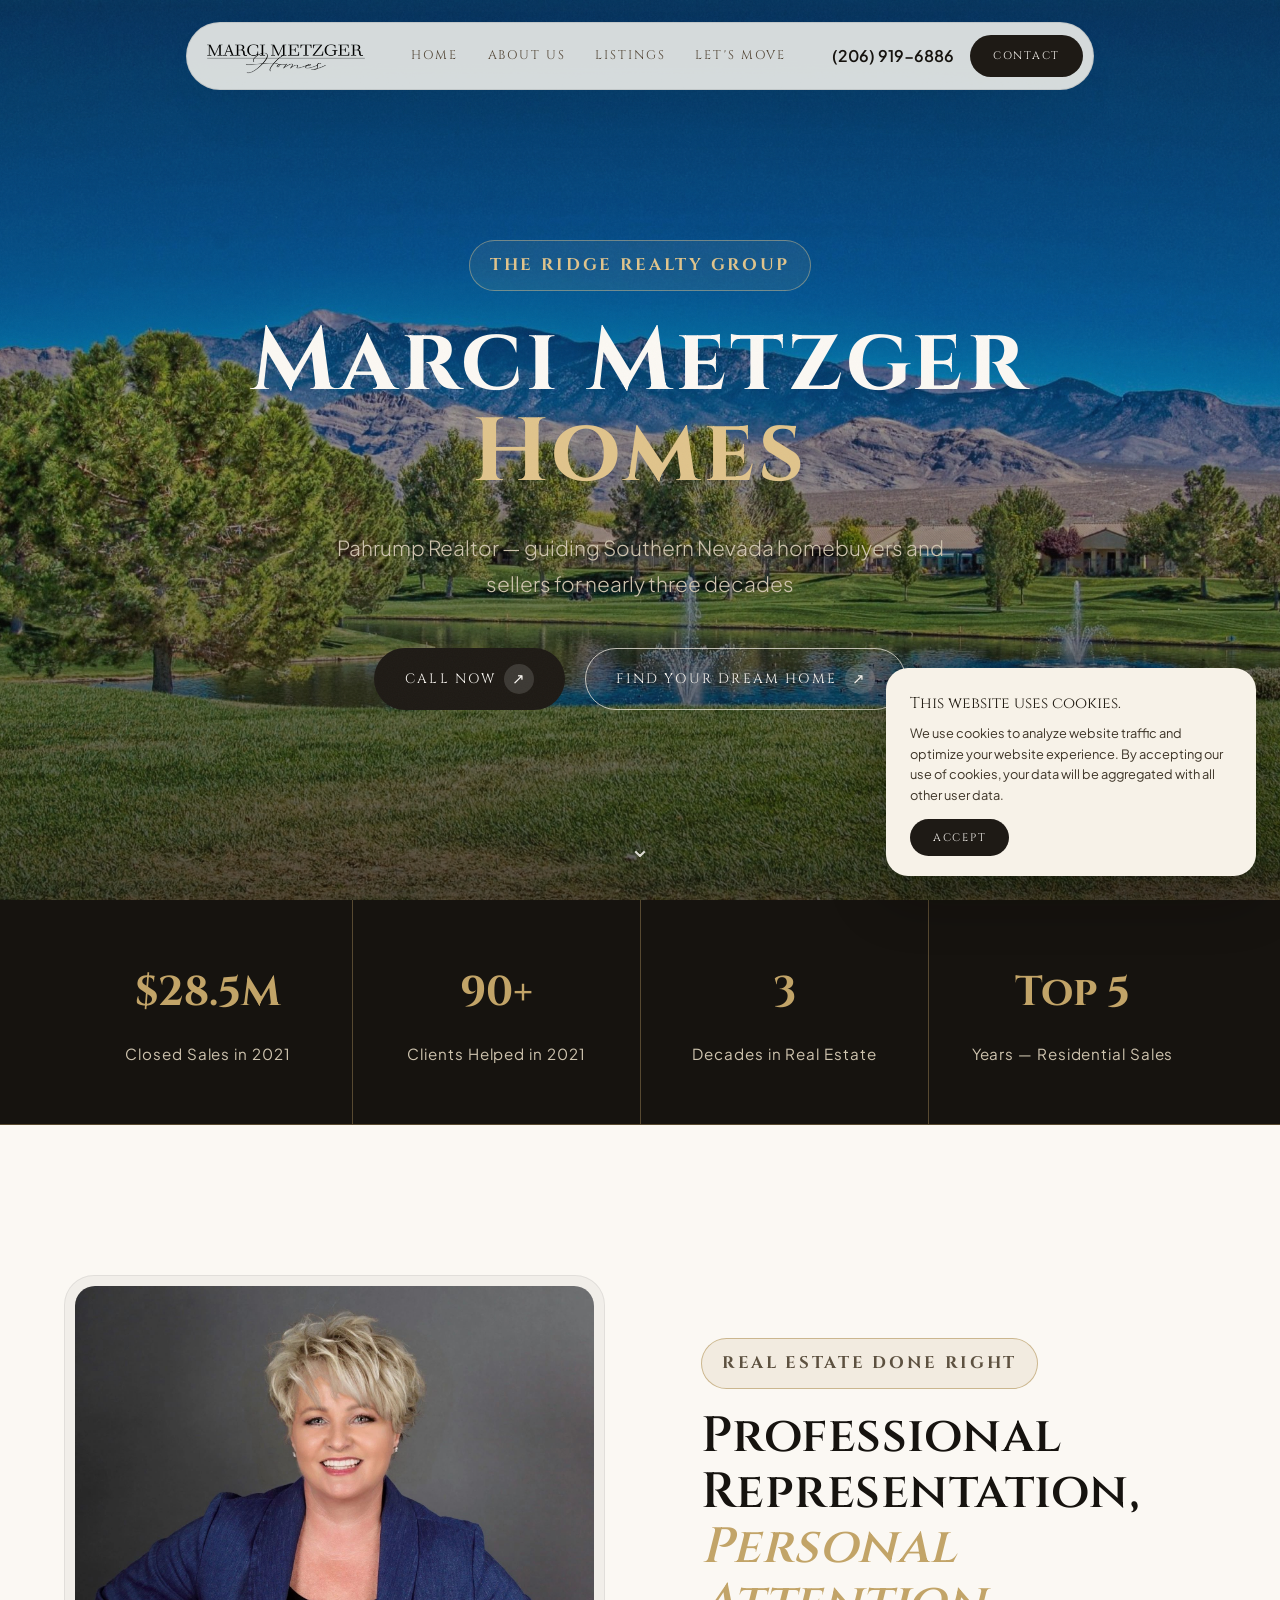
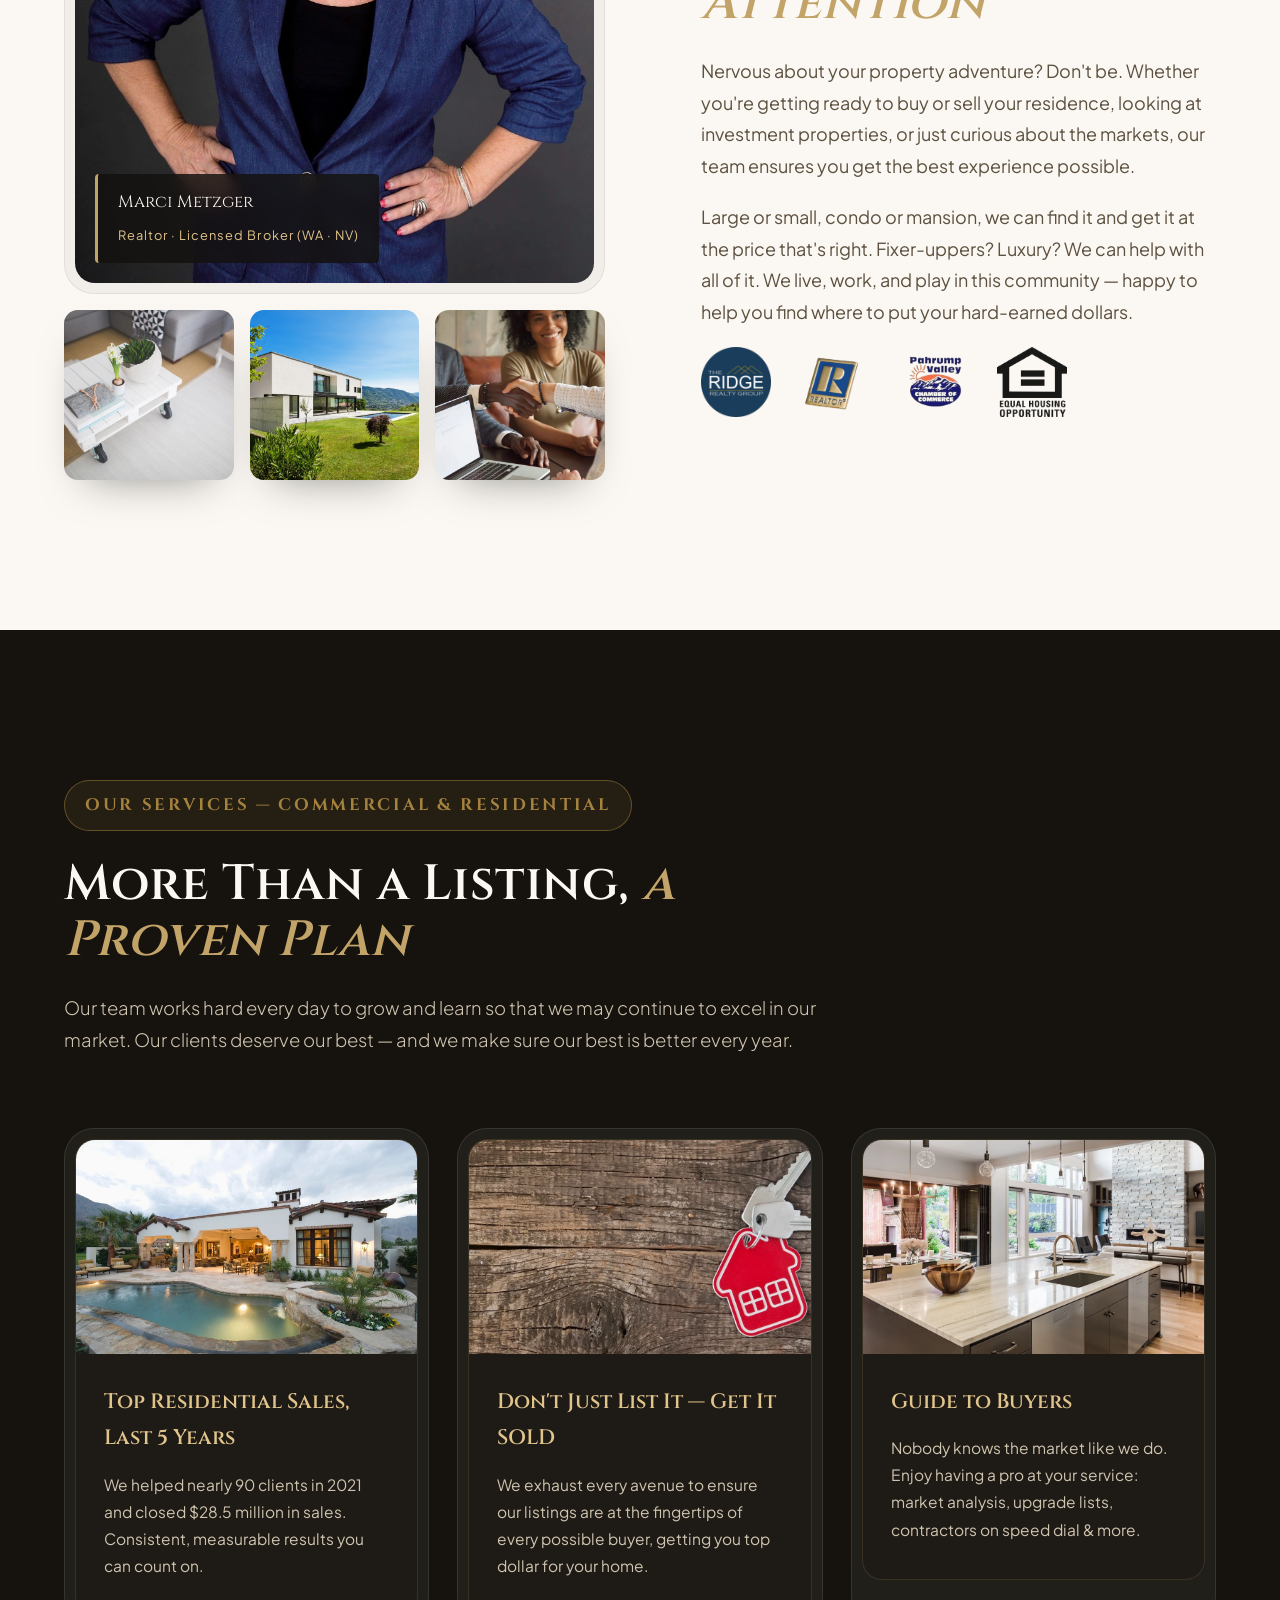
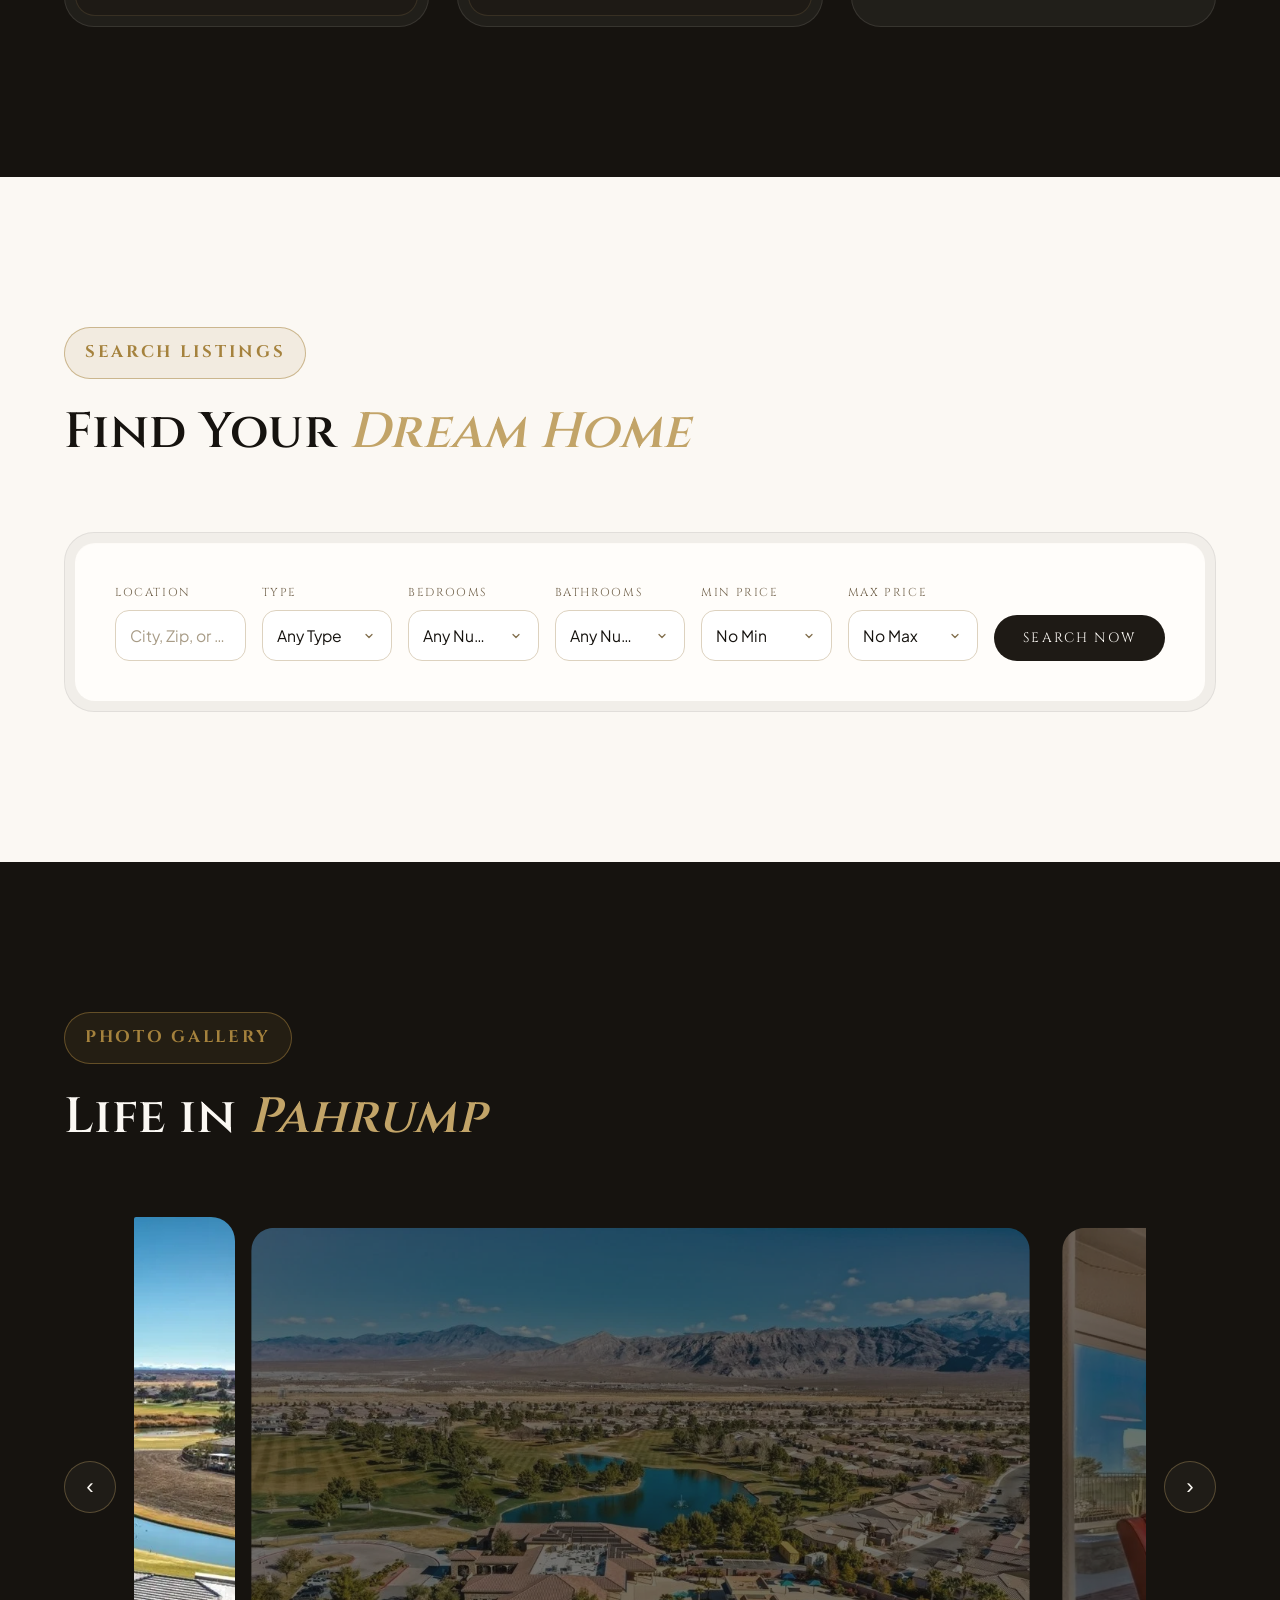
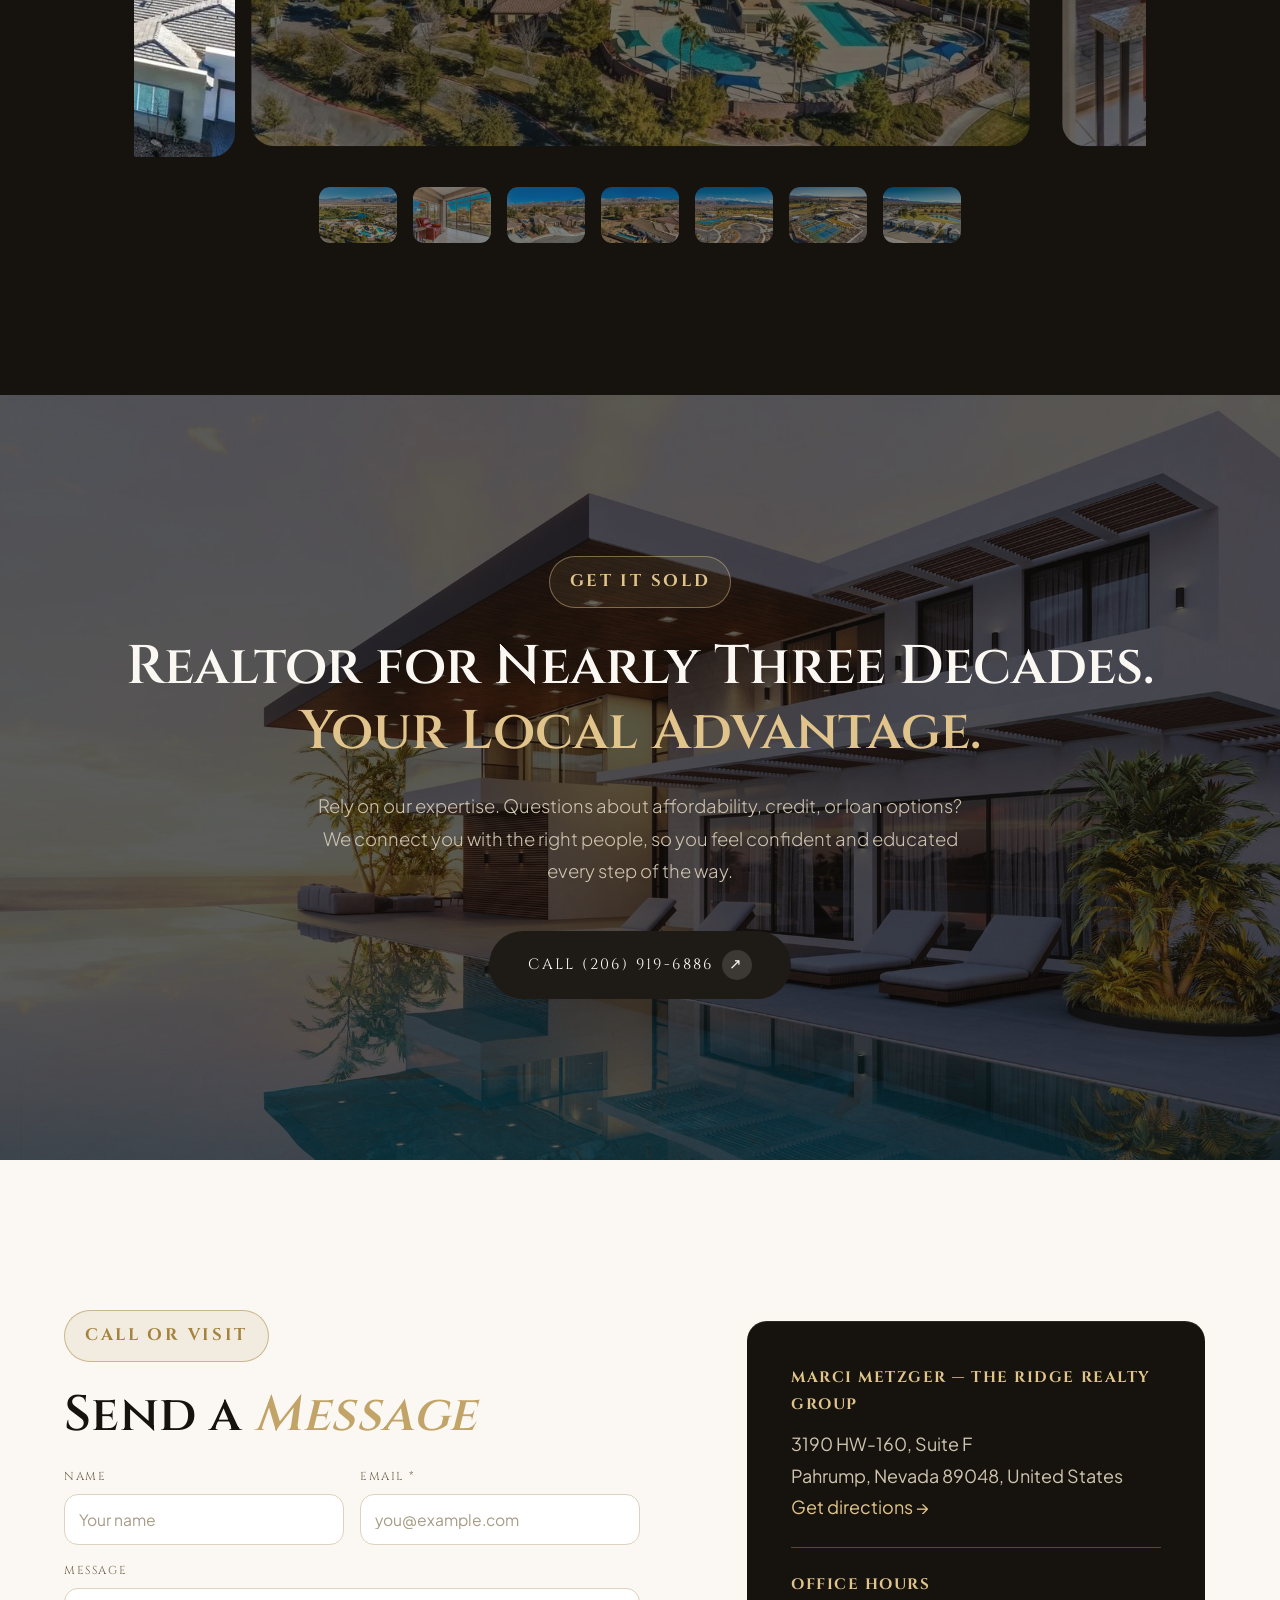
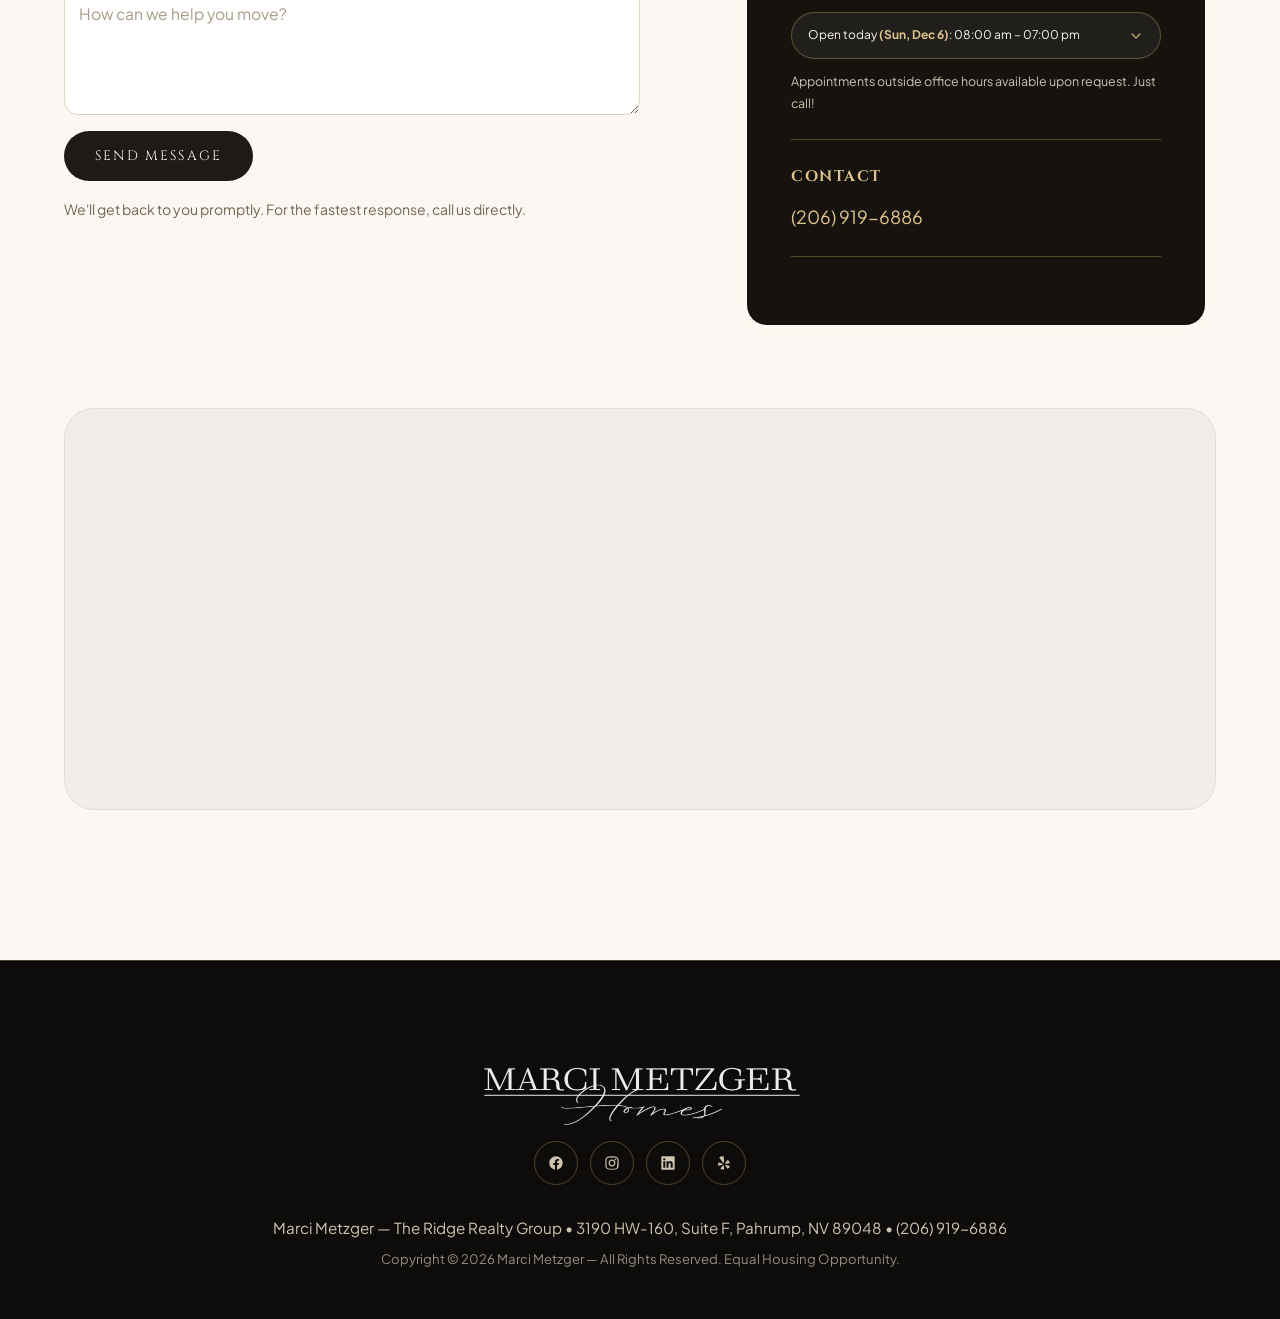
==== commit d78e711d: "changes for design" ====
--- a/site/index.html
+++ b/site/index.html
@@ -7,11 +7,11 @@
   <title>Marci Metzger Homes — Pahrump, NV Realtor | The Ridge Realty Group</title>
   <meta name="description"
     content="Marci Metzger Homes — Pahrump, NV. Over two decades in real estate. Licensed Broker from Seattle, now serving Southern Nevada as Pahrump's top real estate agent.">
-  <link rel="icon" type="image/png" href="img/log2.png">
+  <link rel="icon" type="image/png" href="img/logo.png">
   <link rel="preconnect" href="https://fonts.googleapis.com">
   <link rel="preconnect" href="https://fonts.gstatic.com" crossorigin>
   <link
-    href="https://fonts.googleapis.com/css2?family=Cinzel:wght@400;600;700&family=Source+Sans+Pro:ital,wght@0,300;0,400;0,600;1,300&display=swap"
+    href="https://fonts.googleapis.com/css2?family=Cinzel:wght@400;600;700&family=Plus+Jakarta+Sans:wght@300;400;500;600;700&display=swap"
     rel="stylesheet">
   <link rel="stylesheet" href="styles.css">
 </head>
@@ -50,8 +50,8 @@
         <p class="hero-tagline">Pahrump Realtor — guiding Southern Nevada homebuyers and sellers for nearly three
           decades</p>
         <div class="hero-ctas">
-          <a href="tel:+12069196886" class="btn btn-gold">Call Now</a>
-          <a href="#search" class="btn btn-outline">Find Your Dream Home</a>
+          <a href="tel:+12069196886" class="btn btn-gold">Call Now<span class="btn-icon">&#8599;</span></a>
+          <a href="#search" class="btn btn-outline">Find Your Dream Home<span class="btn-icon">&#8599;</span></a>
         </div>
       </div>
       <a href="#stats" class="hero-scroll" aria-label="Scroll down">&#8964;</a>
@@ -85,11 +85,13 @@
     <section class="about section" id="about">
       <div class="container about-grid">
         <div class="about-media">
-          <div class="about-img-main reveal">
-            <img src="img/marci.jpg" alt="Marci Metzger, Pahrump real estate broker">
-            <div class="about-img-tag">
-              <span class="tag-name">Marci Metzger</span>
-              <span class="tag-role">Realtor&nbsp;&middot;&nbsp;Licensed Broker (WA&nbsp;&middot;&nbsp;NV)</span>
+          <div class="shell reveal">
+            <div class="about-img-main">
+              <img src="img/marci.jpg" alt="Marci Metzger, Pahrump real estate broker">
+              <div class="about-img-tag">
+                <span class="tag-name">Marci Metzger</span>
+                <span class="tag-role">Realtor&nbsp;&middot;&nbsp;Licensed Broker (WA&nbsp;&middot;&nbsp;NV)</span>
+              </div>
             </div>
           </div>
           <div class="about-imgs reveal">
@@ -127,29 +129,36 @@
             market. Our clients deserve our best &mdash; and we make sure our best is better every year.</p>
         </div>
         <div class="cards">
-          <article class="card reveal">
-            <div class="card-img"><img src="img/sales.jpg" alt="Sellers sign in front of a home" loading="lazy"></div>
-            <div class="card-body">
-              <h3>Top Residential Sales, Last 5 Years</h3>
-              <p>We helped nearly 90 clients in 2021 and closed $28.5 million in sales. Consistent, measurable results
-                you can count on.</p>
+          <article class="shell shell-dark reveal">
+            <div class="card">
+              <div class="card-img"><img src="img/sales.jpg" alt="Sellers sign in front of a home" loading="lazy">
+              </div>
+              <div class="card-body">
+                <h3>Top Residential Sales, Last 5 Years</h3>
+                <p>We helped nearly 90 clients in 2021 and closed $28.5 million in sales. Consistent, measurable results
+                  you can count on.</p>
+              </div>
             </div>
           </article>
-          <article class="card reveal">
-            <div class="card-img"><img src="img/sold.jpg" alt="Home optimized for a fast, top-dollar sale"
-                loading="lazy"></div>
-            <div class="card-body">
-              <h3>Don't Just List It &mdash; Get It SOLD</h3>
-              <p>We exhaust every avenue to ensure our listings are at the fingertips of every possible buyer, getting
-                you top dollar for your home.</p>
+          <article class="shell shell-dark reveal">
+            <div class="card">
+              <div class="card-img"><img src="img/sold.jpg" alt="Home optimized for a fast, top-dollar sale"
+                  loading="lazy"></div>
+              <div class="card-body">
+                <h3>Don't Just List It &mdash; Get It SOLD</h3>
+                <p>We exhaust every avenue to ensure our listings are at the fingertips of every possible buyer, getting
+                  you top dollar for your home.</p>
+              </div>
             </div>
           </article>
-          <article class="card reveal">
-            <div class="card-img"><img src="img/buyers.jpg" alt="Guide to happy homebuyers" loading="lazy"></div>
-            <div class="card-body">
-              <h3>Guide to Buyers</h3>
-              <p>Nobody knows the market like we do. Enjoy having a pro at your service: market analysis, upgrade lists,
-                contractors on speed dial &amp; more.</p>
+          <article class="shell shell-dark reveal">
+            <div class="card">
+              <div class="card-img"><img src="img/buyers.jpg" alt="Guide to happy homebuyers" loading="lazy"></div>
+              <div class="card-body">
+                <h3>Guide to Buyers</h3>
+                <p>Nobody knows the market like we do. Enjoy having a pro at your service: market analysis, upgrade
+                  lists, contractors on speed dial &amp; more.</p>
+              </div>
             </div>
           </article>
         </div>
@@ -163,8 +172,9 @@
           <p class="overline gold">Search Listings</p>
           <h2 class="section-title">Find Your <em>Dream Home</em></h2>
         </div>
-        <form class="search-form reveal" id="searchForm" action="https://marcimetzger.com/listings.html" method="get"
-          target="_blank">
+        <div class="shell reveal">
+          <form class="search-form" id="searchForm" action="https://marcimetzger.com/listings.html" method="get"
+            target="_blank">
           <div class="field">
             <label for="location">Location</label>
             <input type="text" id="location" name="location" placeholder="City, Zip, or Neighborhood">
@@ -228,7 +238,8 @@
             </select>
           </div>
           <button type="submit" class="btn btn-gold search-btn">Search Now</button>
-        </form>
+          </form>
+        </div>
       </div>
     </section>
 
@@ -252,7 +263,7 @@
           </div>
           <button class="gallery-arrow" id="galleryNext" aria-label="Next photo">&#8250;</button>
         </div>
-        <div class="gallery-dots" id="galleryDots"></div>
+        <div class="gallery-thumbs" id="galleryThumbs" aria-label="Gallery thumbnails"></div>
       </div>
     </section>
 
@@ -264,7 +275,7 @@
         <h2 class="cta-title">Realtor for Nearly Three Decades. <br><span>Your Local Advantage.</span></h2>
         <p class="cta-expertise">Rely on our expertise. Questions about affordability, credit, or loan options? We
           connect you with the right people, so you feel confident and educated every step of the way.</p>
-        <a href="tel:+12069196886" class="btn btn-gold btn-lg">Call (206) 919-6886</a>
+        <a href="tel:+12069196886" class="btn btn-gold btn-lg">Call (206) 919-6886<span class="btn-icon">&#8599;</span></a>
       </div>
     </section>
 
@@ -290,26 +301,44 @@
               directly.</p>
           </form>
         </div>
-        <aside class="contact-info reveal">
+        <div class="shell shell-dark reveal">
+          <aside class="contact-info">
           <div class="info-block">
             <h3>Marci Metzger &mdash; The Ridge Realty Group</h3>
             <address>3190 HW-160, Suite F<br>Pahrump, Nevada 89048, United States</address>
             <p><a href="https://www.google.com/maps/search/?api=1&query=3190+HW-160+Suite+F+Pahrump+NV+89048"
                 target="_blank" rel="noopener">Get directions &rarr;</a></p>
           </div>
-          <div class="info-block">
+          <div class="info-block hours-block">
             <h3>Office Hours</h3>
-            <p>Open today: 08:00 am &ndash; 07:00 pm<br>Open daily, 8:00 am &ndash; 7:00 pm<br>Appointments outside
-              office hours available upon request. Just call!</p>
+            <button type="button" class="hours-toggle" id="hoursToggle" aria-expanded="false">
+              <span id="hoursLabel" style="font-size: 0.85em;">Open today: 08:00 am &ndash; 07:00 pm</span>
+              <svg class="hours-arrow" viewBox="0 0 24 24" aria-hidden="true"><path d="M6 9l6 6 6-6" fill="none" stroke="currentColor" stroke-width="2" stroke-linecap="round" stroke-linejoin="round"/></svg>
+            </button>
+            <ul class="hours-list" id="hoursList">
+              <li data-day="Monday"><span>Monday</span><span>8:00 am &ndash; 7:00 pm</span></li>
+              <li data-day="Tuesday"><span>Tuesday</span><span>8:00 am &ndash; 7:00 pm</span></li>
+              <li data-day="Wednesday"><span>Wednesday</span><span>8:00 am &ndash; 7:00 pm</span></li>
+              <li data-day="Thursday"><span>Thursday</span><span>8:00 am &ndash; 7:00 pm</span></li>
+              <li data-day="Friday"><span>Friday</span><span>8:00 am &ndash; 7:00 pm</span></li>
+              <li data-day="Saturday"><span>Saturday</span><span>8:00 am &ndash; 7:00 pm</span></li>
+              <li data-day="Sunday"><span>Sunday</span><span>8:00 am &ndash; 7:00 pm</span></li>
+            </ul>
+            <p class="hours-note">Appointments outside office hours available upon request. Just call!</p>
           </div>
           <div class="info-block">
             <h3>Contact</h3>
             <p><a href="tel:+12069196886">(206) 919-6886</a></p>
           </div>
-          <div class="badge-circle-wrap">
-            <img src="img/badge-circle.png" alt="Trusted local real estate partner" loading="lazy">
-          </div>
-        </aside>
+          </aside>
+        </div>
+      </div>
+      <div class="container map-wrap reveal">
+        <div class="shell map-shell">
+          <iframe title="Map to Marci Metzger — The Ridge Realty Group, Pahrump NV"
+            src="https://www.google.com/maps?q=3190%20Highway%20160%2C%20Pahrump%2C%20NV%2089048&z=15&output=embed"
+            allowfullscreen loading="lazy" referrerpolicy="no-referrer-when-downgrade"></iframe>
+        </div>
       </div>
     </section>
   </main>
@@ -318,13 +347,28 @@
     <div class="container footer-inner">
       <a href="#top" class="brand"><img src="img/logo.png" alt="Marci Metzger Homes logo"
           class="brand-logo brand-logo-footer"></a>
-      <nav class="footer-nav" aria-label="Footer navigation">
-        <a href="#top">Home</a>
-        <a href="#about">About Us</a>
-        <a href="#search">Listings</a>
-        <a href="#services">Let's Move</a>
-        <a href="#contact">Contact</a>
-      </nav>
+      <div class="footer-social">
+        <a href="https://www.facebook.com/MarciHomes/" target="_blank" rel="noopener" aria-label="Facebook"><svg
+            viewBox="0 0 24 24">
+            <path
+              d="M20 12.047C20 7.603 16.418 4 12 4s-8 3.603-8 8.047c0 4.017 2.925 7.346 6.75 7.95v-5.624H8.719v-2.326h2.031v-1.773c0-2.017 1.194-3.13 3.022-3.13.875 0 1.79.157 1.79.157v1.98h-1.008c-.994 0-1.304.62-1.304 1.257v1.51h2.219l-.355 2.325H13.25v5.624c3.825-.604 6.75-3.933 6.75-7.95z" />
+          </svg></a>
+        <a href="https://www.instagram.com/marcimetzger_theridge/" target="_blank" rel="noopener"
+          aria-label="Instagram"><svg viewBox="0 0 24 24">
+            <path
+              d="M14.667 12a2.57 2.57 0 0 0-.782-1.885A2.57 2.57 0 0 0 12 9.333a2.57 2.57 0 0 0-1.885.782A2.57 2.57 0 0 0 9.333 12c0 .736.26 1.365.782 1.885.52.521 1.149.782 1.885.782a2.57 2.57 0 0 0 1.885-.782c.521-.52.782-1.149.782-1.885zm1.437 0c0 1.139-.4 2.108-1.198 2.906-.798.799-1.767 1.198-2.906 1.198-1.139 0-2.108-.4-2.906-1.198-.799-.798-1.198-1.767-1.198-2.906 0-1.139.4-2.108 1.198-2.906.798-.799 1.767-1.198 2.906-1.198 1.139 0 2.108.4 2.906 1.198.799.798 1.198 1.767 1.198 2.906zm1.125-4.27c0 .263-.094.489-.281.676a.923.923 0 0 1-.677.282.923.923 0 0 1-.677-.282.923.923 0 0 1-.281-.677c0-.264.093-.49.28-.677a.923.923 0 0 1 .678-.281c.264 0 .49.094.677.281a.923.923 0 0 1 .281.677zM12 5.437l-.797-.006a56.514 56.514 0 0 0-1.099 0c-.25.004-.585.014-1.005.032-.42.017-.778.052-1.073.104a4.177 4.177 0 0 0-.745.192c-.347.14-.653.34-.916.605-.264.263-.466.569-.605.916-.076.202-.14.45-.192.745a8.255 8.255 0 0 0-.104 1.073c-.018.42-.028.755-.032 1.005-.003.25-.003.616 0 1.1l.006.796-.006.797c-.003.483-.003.849 0 1.099.004.25.014.585.032 1.005.017.42.052.778.104 1.073.052.295.116.543.192.745.14.347.34.653.605.916.264.263.466.569.605.916.202.076.45.14.745.192.295.052.653.087 1.073.104.42.018.755.028 1.005.032.25.003.616.003 1.1 0l.796-.005.797.005c.483.003.849.003 1.099 0 .25-.004.585-.014 1.005-.032.42-.017.778-.052 1.073-.104.295-.052.543-.116.745-.192.347-.14.653-.34.916-.605.264-.263.466-.569.605-.916.076-.202.14-.45.192-.745.052-.295.087-.653.104-1.073.018-.42.028-.755.032-1.005.003-.25.003-.616 0-1.1L18.562 12l.006-.797c.003-.483.003-.849 0-1.099a38.59 38.59 0 0 0-.032-1.005 8.255 8.255 0 0 0-.104-1.073 4.177 4.177 0 0 0-.192-.745 2.703 2.703 0 0 0-.605-.916 2.703 2.703 0 0 0-.916-.605 4.177 4.177 0 0 0-.745-.192 8.255 8.255 0 0 0-1.073-.104c-.42-.018-.755-.028-1.005-.032-.25-.004-.616-.004-1.1 0L12 5.438zM20 12c0 1.59-.017 2.691-.052 3.302-.07 1.445-.5 2.563-1.292 3.354-.791.792-1.91 1.222-3.354 1.292-.611.035-1.712.052-3.302.052s-2.691-.017-3.302-.052c-1.445-.07-2.563-.5-3.354-1.292-.792-.791-1.222-1.91-1.292-3.354C4.017 14.691 4 13.59 4 12s.017-2.691.052-3.302c.07-1.445.5-2.563 1.292-3.354.791-.792 1.91-1.222 3.354-1.292C9.309 4.017 10.41 4 12 4s2.691.017 3.302.052c1.445.07 2.563.5 3.354 1.292.792.791 1.222 1.91 1.292 3.354.035.611.052 1.712.052 3.302z" />
+          </svg></a>
+        <a href="https://www.linkedin.com/in/marci-metzger-30642496/" target="_blank" rel="noopener"
+          aria-label="LinkedIn"><svg viewBox="0 0 24 24">
+            <path
+              d="M5.181 4h13.634C19.468 4 20 4.518 20 5.153v13.692c0 .638-.532 1.155-1.184 1.155H5.181C4.53 20 4 19.483 4 18.845V5.153c0-.636.53-1.152 1.181-1.152zm3.754 3.574a1.376 1.376 0 00-2.752 0A1.38 1.38 0 007.56 8.95c.758 0 1.375-.618 1.375-1.376zM8.75 9.998H6.372v7.635H8.75V9.999zm1.485 0h.003v7.633h2.371v-3.777c0-.995.19-1.96 1.425-1.96 1.217 0 1.233 1.14 1.233 2.025v3.714h2.372v-4.188c0-2.056-.444-3.637-2.847-3.637-1.159 0-1.933.633-2.25 1.233h-.031V9.999h-2.273v-.002l-.003.002z" />
+          </svg></a>
+        <a href="https://www.yelp.com/biz/xr3yQN_m2SgO0R_7S6p62w" target="_blank" rel="noopener" aria-label="Yelp"><svg
+            viewBox="0 0 24 24">
+            <path
+              d="M9.988 14.158c-.037.01-3.983 1.134-4.224 1.134-.554-.029-.674-.515-.726-.99a6.35 6.35 0 0 1 .011-1.487c.07-.596.201-1.431.883-1.396.175 0 2.447.822 4.11 1.41.624.215.679 1.136-.054 1.33zm2.112-3.616c.065 1.213-.93 1.54-1.722.454L6.501 5.663c-.055-.21.011-.394.193-.553.57-.523 3.626-1.263 4.432-1.082.273.06.441.194.503.4.048.263.42 5.314.47 6.114zm-.051 5.232c0 .146.007 3.696-.062 3.857-.084.19-.256.308-.522.356-.368.054-.988-.06-1.86-.34-.803-.257-2.068-.682-1.798-1.349.102-.219 1.874-1.994 2.82-2.971.437-.483 1.45-.175 1.422.447zm6.572-3.74c-.204.118-4.041.896-4.307.972l.01-.02c-.66.15-1.29-.586-.85-1.098.136-.117 2.404-2.933 2.656-3.08.19-.113.412-.12.667-.018.671.28 2.01 2.003 2.094 2.686-.004.092.044.371-.27.558zm.368 4.15c-.098.654-1.623 2.33-2.327 2.571-.251.083-.47.064-.645-.063-.183-.111-2.254-3.083-2.367-3.248-.398-.514.248-1.263.933-1.054 0 0 4.03 1.133 4.184 1.25.19.131.262.312.222.544z" />
+          </svg></a>
+      </div>
       <p class="footer-org">Marci Metzger &mdash; The Ridge Realty Group &bull; 3190 HW-160, Suite F, Pahrump, NV 89048
         &bull; (206) 919-6886</p>
       <p class="footer-meta">Copyright &copy; 2026 Marci Metzger &mdash; All Rights Reserved. Equal Housing Opportunity.
@@ -332,6 +376,13 @@
     </div>
   </footer>
 
+  <div class="cookie-banner" id="cookieBanner" role="dialog" aria-label="Cookie notice">
+    <p class="cookie-title">This website uses cookies.</p>
+    <p>We use cookies to analyze website traffic and optimize your website experience. By accepting our use of cookies,
+      your data will be aggregated with all other user data.</p>
+    <button type="button" class="btn btn-gold btn-sm" id="cookieAccept">Accept</button>
+  </div>
+
   <script src="script.js"></script>
 </body>
 
--- a/site/styles.css
+++ b/site/styles.css
@@ -1,19 +1,22 @@
 /* ============================================================
-   Marci Metzger Homes — single-page revamp
-   Fonts: Cinzel (display) + Source Sans Pro (body)
-   Palette: warm charcoal, bone white, champagne gold
+   Marci Metzger Homes — Awwwards-tier revamp (Editorial Luxury)
+   Vibe: warm creams + deep espresso + champagne gold, film grain
+   Layout: floating glass "island" nav, double-bezel cards
+   Fonts: Cinzel (display serif) + Plus Jakarta Sans (body)
    ============================================================ */
 :root {
-  --ink: #14120f;
-  --ink-soft: #1d1a16;
-  --bone: #f4efe6;
-  --bone-dim: #cbbfa9;
+  --ink: #16130f;
+  --ink-soft: #1e1a15;
+  --bone: #fbf8f3;
+  --bone-dim: #cfc4af;
   --gold: #c2a468;
-  --gold-bright: #d9bc84;
-  --line: rgba(194, 164, 104, 0.35);
+  --gold-bright: #e0c48c;
+  --line: rgba(194, 164, 104, 0.38);
+  --hair: rgba(20, 18, 15, 0.08);
   --maxw: 1200px;
-  --shadow: 0 24px 60px -20px rgba(0, 0, 0, 0.55);
-  --ease: cubic-bezier(.22, .61, .36, 1);
+  --sim: cubic-bezier(.22, .61, .36, 1);
+  --ease: cubic-bezier(.32, .72, 0, 1);
+  --rad: 30px;
 }
 
 * {
@@ -27,12 +30,24 @@
 }
 
 body {
-  font-family: "Source Sans Pro", Arial, sans-serif;
+  font-family: "Plus Jakarta Sans", system-ui, sans-serif;
   font-size: clamp(16px, 0.35vw + 15.4px, 18px);
-  line-height: 1.7;
+  line-height: 1.75;
   color: var(--ink);
   background: var(--bone);
   -webkit-font-smoothing: antialiased;
+  overflow-x: hidden;
+}
+
+/* Film grain — fixed, pointer-events-none, sits above content layers */
+body::after {
+  content: "";
+  position: fixed;
+  inset: 0;
+  z-index: 60;
+  pointer-events: none;
+  opacity: 0.03;
+  background-image: url("data:image/svg+xml;utf8,<svg xmlns='http://www.w3.org/2000/svg' width='160' height='160'><filter id='n'><feTurbulence type='fractalNoise' baseFrequency='0.8' numOctaves='2' stitchTiles='stitch'/></filter><rect width='100%25' height='100%25' filter='url(%23n)'/></svg>");
 }
 
 img {
@@ -55,22 +70,34 @@
   padding: 0 24px;
 }
 
+::selection {
+  background: var(--gold);
+  color: var(--ink);
+}
+
+body.no-scroll {
+  overflow: hidden;
+}
+
 /* ---------- Shared type ---------- */
+.eyebrow,
 .overline {
+  display: inline-block;
   font-family: "Cinzel", Georgia, serif;
-  font-size: 0.78rem;
-  letter-spacing: 0.32em;
+  font-size: clamp(0.82rem, 0.6vw + 0.7rem, 1.05rem);
+  font-weight: 700;
+  letter-spacing: 0.16em;
   text-transform: uppercase;
-  color: var(--bone-dim);
-  margin-bottom: 18px;
-}
-
-.overline.gold {
-  color: var(--gold);
+  color: #a5823d;
+  border: 1px solid rgba(165, 130, 61, 0.5);
+  background: rgba(165, 130, 61, 0.1);
+  padding: 10px 20px;
+  border-radius: 999px;
+  margin-bottom: 26px;
 }
 
 .section {
-  padding: 96px 0;
+  padding: clamp(80px, 13vw, 150px) 0;
 }
 
 .section-dark {
@@ -80,11 +107,11 @@
 
 .section-title {
   font-family: "Cinzel", Georgia, serif;
-  font-size: clamp(1.9rem, 3.4vw, 2.7rem);
+  font-size: clamp(2rem, 4vw, 3.1rem);
   font-weight: 600;
-  line-height: 1.2;
-  letter-spacing: 0.02em;
-  margin-bottom: 22px;
+  line-height: 1.12;
+  letter-spacing: 0.01em;
+  margin-bottom: 24px;
 }
 
 .section-title em {
@@ -93,168 +120,241 @@
 }
 
 .section-head {
-  max-width: 720px;
-  margin-bottom: 56px;
+  max-width: 760px;
+  margin-bottom: clamp(40px, 6vw, 72px);
 }
 
 .section-sub {
   color: var(--bone-dim);
-  font-size: 1.08rem;
-}
-
-/* ---------- Buttons ---------- */
+  font-size: clamp(1rem, 0.4vw + 0.9rem, 1.15rem);
+  font-weight: 300;
+}
+
+/* ============================================================
+   Buttons — island pills with nested kinetic arrow
+   ============================================================ */
 .btn {
-  display: inline-block;
+  display: inline-flex;
+  align-items: center;
+  gap: 14px;
   font-family: "Cinzel", Georgia, serif;
-  font-size: 0.85rem;
-  letter-spacing: 0.18em;
+  font-size: clamp(0.72rem, 0.3vw + 0.62rem, 0.85rem);
+  letter-spacing: 0.16em;
   text-transform: uppercase;
-  padding: 15px 34px;
+  padding: 15px 30px;
+  border-radius: 999px;
   border: 1px solid transparent;
   cursor: pointer;
-  transition: background .3s var(--ease), color .3s var(--ease), border-color .3s var(--ease), transform .2s var(--ease);
+  transition: background .45s var(--ease), color .45s var(--ease), border-color .45s var(--ease), transform .2s var(--sim);
+}
+
+.btn:active {
+  transform: scale(0.97);
 }
 
 .btn-gold {
-  background: var(--gold);
-  color: var(--ink);
+  background: var(--ink-soft);
+  color: var(--bone);
 }
 
 .btn-gold:hover {
-  background: var(--gold-bright);
-  transform: translateY(-2px);
+  background: #33291c;
 }
 
 .btn-outline {
-  border-color: rgba(244, 239, 230, .7);
+  border-color: rgba(244, 239, 230, .75);
   color: var(--bone);
 }
 
 .btn-outline:hover {
   background: rgba(244, 239, 230, .12);
-  border-color: var(--bone);
 }
 
 .btn-lg {
-  padding: 18px 48px;
+  padding: 18px 38px;
+  font-size: clamp(0.8rem, 0.3vw + 0.7rem, 0.95rem);
+}
+
+.btn-sm {
+  padding: 10px 22px;
+  font-size: 0.68rem;
+}
+
+.btn-icon {
+  display: inline-flex;
+  align-items: center;
+  justify-content: center;
+  width: 30px;
+  height: 30px;
+  border-radius: 50%;
+  background: rgba(20, 18, 15, 0.14);
   font-size: 0.95rem;
-}
-
-.btn-sm {
-  padding: 11px 22px;
-  font-size: 0.72rem;
-}
-
-/* ============================================================
-   Header
+  line-height: 1;
+  transition: transform .45s var(--ease), background .45s var(--ease);
+}
+
+.btn-gold .btn-icon {
+  background: rgba(250, 246, 238, 0.14);
+}
+
+.btn-outline .btn-icon {
+  background: rgba(244, 239, 230, 0.16);
+}
+
+.btn .btn-icon {
+  margin-left: -6px;
+}
+
+.btn:hover .btn-icon {
+  transform: translate(3px, -3px) scale(1.08);
+}
+
+.btn:active .btn-icon {
+  transform: none;
+}
+
+/* ============================================================
+   Double-bezel shells (outer tray + inner core)
+   ============================================================ */
+.shell {
+  padding: 10px;
+  border-radius: var(--rad);
+  background: rgba(20, 18, 15, 0.04);
+  border: 1px solid rgba(20, 18, 15, 0.07);
+}
+
+.shell-dark {
+  background: rgba(244, 239, 230, 0.05);
+  border-color: rgba(244, 239, 230, 0.1);
+}
+
+.shell>.card,
+.shell>.search-form,
+.shell>.about-img-main,
+.shell>.contact-info {
+  border-radius: calc(var(--rad) - 10px);
+  box-shadow: inset 0 1px 1px rgba(244, 239, 230, 0.1);
+}
+
+/* ============================================================
+   Header — floating glass island pill
    ============================================================ */
 .site-header {
   position: fixed;
   inset: 0 0 auto 0;
   z-index: 100;
-  padding: 22px 0;
-  background: rgba(250, 247, 240, 0.92);
-  -webkit-backdrop-filter: blur(10px);
-  backdrop-filter: blur(10px);
-  border-bottom: 1px solid rgba(20, 18, 15, 0.08);
-  transition: background .4s var(--ease), padding .4s var(--ease), box-shadow .4s var(--ease);
-}
-
-.site-header.scrolled {
-  background: rgba(252, 249, 243, 0.98);
-  padding: 12px 0;
-  box-shadow: 0 8px 30px -14px rgba(20, 18, 15, 0.22);
-  border-bottom: 1px solid var(--line);
+  padding-top: clamp(12px, 2vw, 22px);
+  background: transparent;
 }
 
 .header-inner {
   display: flex;
   align-items: center;
-  gap: 28px;
-}
-
-.header-actions {
-  display: flex;
-  align-items: center;
-  gap: 14px;
+  gap: clamp(12px, 2vw, 26px);
+  width: max-content;
+  max-width: calc(100vw - 32px);
+  margin: 0 auto;
+  padding: 8px 10px 8px 10px;
+  border-radius: 999px;
+  background: rgba(250, 247, 240, 0.85);
+  -webkit-backdrop-filter: blur(16px);
+  backdrop-filter: blur(16px);
+  border: 1px solid rgba(20, 18, 15, 0.09);
+  box-shadow: 0 24px 60px -30px rgba(20, 18, 15, 0.45);
+  transition: background .5s var(--ease), box-shadow .5s var(--ease), padding .5s var(--ease);
+}
+
+.site-header.scrolled .header-inner {
+  background: rgba(252, 250, 245, 0.96);
+  box-shadow: 0 28px 70px -32px rgba(20, 18, 15, 0.5);
 }
 
 .brand-logo {
-  height: 64px;
+  height: 50px;
   width: auto;
-  transition: height .4s var(--ease), filter .4s var(--ease);
+  margin: 0 6px 0 8px;
+  transition: height .5s var(--ease);
 }
 
 .site-header.scrolled .brand-logo {
-  height: 50px;
+  height: 40px;
 }
 
 .main-nav {
   display: flex;
-  gap: 30px;
+  gap: 2px;
   margin-left: auto;
 }
 
 .nav-link {
   font-family: "Cinzel", Georgia, serif;
-  font-size: clamp(0.7rem, 0.2vw + 0.66rem, 0.82rem);
-  letter-spacing: 0.16em;
+  font-size: clamp(0.68rem, 0.2vw + 0.62rem, 0.8rem);
+  letter-spacing: 0.15em;
   text-transform: uppercase;
-  color: #5a4d3d;
-  position: relative;
-  padding: 4px 0;
-  transition: color .3s;
+  color: #554838;
+  padding: 10px 14px;
+  border-radius: 999px;
+  transition: background .35s var(--sim), color .35s var(--sim), transform .2s var(--sim);
+  white-space: nowrap;
+}
+
+.nav-link:hover {
+  background: rgba(20, 18, 15, 0.06);
+  color: var(--ink);
+}
+
+.nav-link:active {
+  transform: scale(0.96);
 }
 
 .nav-link-mobile {
   display: none;
 }
 
-.nav-link::after {
-  content: "";
-  position: absolute;
-  left: 0;
-  bottom: 0;
-  width: 0;
-  height: 1px;
-  background: var(--gold);
-  transition: width .3s var(--ease);
-}
-
-.nav-link:hover {
-  color: var(--ink);
-}
-
-.nav-link:hover::after {
-  width: 100%;
+.header-actions {
+  display: flex;
+  align-items: center;
+  gap: 10px;
 }
 
 .header-phone {
-  font-size: clamp(0.95rem, 0.3vw + 0.85rem, 1.05rem);
+  font-size: clamp(0.9rem, 0.25vw + 0.82rem, 1rem);
   font-weight: 600;
   color: var(--ink);
   white-space: nowrap;
+  padding: 0 6px;
 }
 
 .header-phone:hover {
   color: #8a6f42;
 }
 
+/* Hamburger — morphs to X */
 .nav-toggle {
   display: none;
   flex-direction: column;
+  justify-content: center;
   gap: 5px;
+  width: 44px;
+  height: 44px;
+  align-items: center;
   background: none;
   border: 0;
   cursor: pointer;
-  padding: 6px;
+  border-radius: 50%;
+  transition: background .35s var(--sim);
+}
+
+.nav-toggle:hover {
+  background: rgba(20, 18, 15, 0.06);
 }
 
 .nav-toggle span {
-  width: 26px;
+  width: 22px;
   height: 2px;
   background: var(--ink);
-  transition: transform .3s var(--ease), opacity .3s;
+  border-radius: 2px;
+  transition: transform .5s var(--ease), opacity .25s;
 }
 
 .nav-toggle.open span:nth-child(1) {
@@ -270,53 +370,160 @@
 }
 
 /* ============================================================
+   Mobile menu — full-screen glass overlay, staggered reveal
+   ============================================================ */
+@media (max-width: 900px) {
+  .header-inner {
+    -webkit-backdrop-filter: none;
+    backdrop-filter: none;
+  }
+
+  .main-nav {
+    position: fixed;
+    inset: 0;
+    z-index: 90;
+    display: flex;
+    flex-direction: column;
+    align-items: center;
+    justify-content: center;
+    gap: 6px;
+    margin-left: 0;
+    background: rgba(18, 15, 11, 0.88);
+    -webkit-backdrop-filter: blur(26px);
+    backdrop-filter: blur(26px);
+    opacity: 0;
+    pointer-events: none;
+    transition: opacity .5s var(--ease);
+  }
+
+  .main-nav.open {
+    opacity: 1;
+    pointer-events: auto;
+  }
+
+  .main-nav .nav-link {
+    font-family: "Cinzel", Georgia, serif;
+    font-size: clamp(1.3rem, 5vw, 1.9rem);
+    letter-spacing: 0.12em;
+    color: var(--bone);
+    padding: 12px 26px;
+    opacity: 0;
+    transform: translateY(42px);
+    transition: opacity .6s var(--ease), transform .6s var(--ease), background .3s var(--sim);
+  }
+
+  .main-nav.open .nav-link {
+    opacity: 1;
+    transform: translateY(0);
+  }
+
+  .main-nav.open .nav-link:nth-child(1) {
+    transition-delay: .08s;
+  }
+
+  .main-nav.open .nav-link:nth-child(2) {
+    transition-delay: .14s;
+  }
+
+  .main-nav.open .nav-link:nth-child(3) {
+    transition-delay: .2s;
+  }
+
+  .main-nav.open .nav-link:nth-child(4) {
+    transition-delay: .26s;
+  }
+
+  .main-nav.open .nav-link:nth-child(5) {
+    transition-delay: .32s;
+  }
+
+  .main-nav .nav-link:hover {
+    background: rgba(244, 239, 230, 0.08);
+    color: var(--gold-bright);
+  }
+
+  .nav-link-mobile {
+    display: block;
+  }
+
+  .header-phone,
+  .header-cta {
+    display: none;
+  }
+
+  .nav-toggle {
+    display: flex;
+  }
+}
+
+@media (max-width: 1100px) and (min-width: 901px) {
+  .header-phone {
+    display: none;
+  }
+}
+
+/* ============================================================
    Hero
    ============================================================ */
 .hero {
   position: relative;
-  min-height: 100vh;
+  min-height: 100dvh;
   display: flex;
   align-items: center;
   justify-content: center;
   text-align: center;
   color: var(--bone);
-  background: url("img/hero.jpg") center / cover no-repeat fixed;
+  background-color: var(--ink);
+  background-image: url("img/hero.jpg");
+  background-position: center;
+  background-size: cover;
+  background-repeat: no-repeat;
+  background-attachment: scroll;
+}
+
+/* Original marcimetzger.com behaviour: background pinned to viewport on desktop */
+@media (min-width: 1024px) {
+
+  .hero,
+  .cta-band {
+    background-attachment: fixed;
+  }
 }
 
 .hero-overlay {
   position: absolute;
   inset: 0;
-  background: linear-gradient(to bottom, rgba(8, 7, 5, .62) 0%, rgba(8, 7, 5, .32) 45%, rgba(8, 7, 5, .72) 100%);
+  background: linear-gradient(to bottom, rgba(10, 8, 6, .55) 0%, rgba(10, 8, 6, .3) 45%, rgba(10, 8, 6, .68) 100%);
 }
 
 .hero-inner {
   position: relative;
   z-index: 1;
-  padding: 120px 24px 80px;
+  padding: 140px 24px 90px;
 }
 
 .hero .overline {
   color: var(--gold-bright);
-  font-size: 0.9rem;
-  margin-bottom: 26px;
+  border-color: rgba(224, 196, 140, 0.45);
+  background: rgba(224, 196, 140, 0.08);
 }
 
 .hero-title {
   font-family: "Cinzel", Georgia, serif;
   font-weight: 700;
-  font-size: clamp(2.6rem, 7vw, 5.4rem);
-  line-height: 1.05;
+  font-size: clamp(2.7rem, 7.5vw, 5.6rem);
+  line-height: 1.02;
   letter-spacing: 0.04em;
 }
 
 .hero-title span {
   display: block;
-  color: var(--gold);
+  color: var(--gold-bright);
 }
 
 .hero-tagline {
-  max-width: 620px;
-  margin: 26px auto 40px;
+  max-width: 640px;
+  margin: 30px auto 46px;
   font-size: clamp(1.05rem, 2vw, 1.3rem);
   font-weight: 300;
   color: var(--bone-dim);
@@ -324,21 +531,21 @@
 
 .hero-ctas {
   display: flex;
-  gap: 18px;
+  gap: 20px;
   justify-content: center;
   flex-wrap: wrap;
 }
 
 .hero-scroll {
   position: absolute;
-  bottom: 28px;
+  bottom: 30px;
   left: 50%;
   transform: translateX(-50%);
   z-index: 1;
   color: var(--bone);
   font-size: 1.6rem;
   opacity: .85;
-  animation: bob 1.8s infinite var(--ease);
+  animation: bob 1.9s infinite var(--ease);
 }
 
 @keyframes bob {
@@ -349,7 +556,7 @@
   }
 
   50% {
-    transform: translate(-50%, 8px);
+    transform: translate(-50%, 9px);
   }
 }
 
@@ -367,7 +574,7 @@
 }
 
 .stat {
-  padding: 42px 24px;
+  padding: clamp(36px, 5vw, 56px) 24px;
   text-align: center;
   border-left: 1px solid var(--line);
 }
@@ -379,14 +586,14 @@
 .stat-num {
   display: block;
   font-family: "Cinzel", Georgia, serif;
-  font-size: clamp(1.7rem, 3vw, 2.4rem);
+  font-size: clamp(1.8rem, 3.4vw, 2.6rem);
   color: var(--gold);
-  margin-bottom: 6px;
+  margin-bottom: 8px;
 }
 
 .stat-label {
   color: var(--bone-dim);
-  font-size: 0.95rem;
+  font-size: clamp(0.82rem, 0.3vw + 0.75rem, 0.95rem);
   letter-spacing: 0.06em;
 }
 
@@ -396,7 +603,7 @@
 .about-grid {
   display: grid;
   grid-template-columns: 1.05fr 1fr;
-  gap: 72px;
+  gap: clamp(48px, 8vw, 96px);
   align-items: center;
 }
 
@@ -407,24 +614,32 @@
 
 .about-img-main {
   position: relative;
-  border-radius: 2px;
   overflow: hidden;
-  box-shadow: var(--shadow);
+  box-shadow: 0 40px 90px -40px rgba(20, 18, 15, 0.55);
 }
 
 .about-img-main img {
   aspect-ratio: 4 / 4.6;
   object-fit: cover;
   width: 100%;
+  transform: scale(1.01);
+  transition: transform .9s var(--ease);
+}
+
+.about-img-main:hover img {
+  transform: scale(1.05);
 }
 
 .about-img-tag {
   position: absolute;
   left: 20px;
   bottom: 20px;
-  background: rgba(20, 18, 15, .85);
+  background: rgba(20, 18, 15, .82);
+  -webkit-backdrop-filter: blur(8px);
+  backdrop-filter: blur(8px);
   border-left: 3px solid var(--gold);
-  padding: 12px 18px;
+  padding: 14px 20px;
+  border-radius: 4px;
 }
 
 .tag-name {
@@ -435,7 +650,7 @@
 }
 
 .tag-role {
-  font-size: 0.82rem;
+  font-size: 0.8rem;
   color: var(--gold-bright);
   letter-spacing: 0.08em;
 }
@@ -443,25 +658,25 @@
 .about-imgs {
   display: grid;
   grid-template-columns: repeat(3, 1fr);
-  gap: 14px;
-  margin-top: 18px;
+  gap: 16px;
+  margin-top: 16px;
 }
 
 .about-imgs img {
   aspect-ratio: 1;
   object-fit: cover;
   width: 100%;
-  border-radius: 2px;
-  box-shadow: 0 12px 30px -14px rgba(0, 0, 0, .5);
-  transition: transform .4s var(--ease);
+  border-radius: 14px;
+  box-shadow: 0 20px 44px -24px rgba(20, 18, 15, 0.5);
+  transition: transform .6s var(--ease);
 }
 
 .about-imgs img:hover {
-  transform: translateY(-6px);
+  transform: translateY(-8px);
 }
 
 .about-text p {
-  color: #54493a;
+  color: #5d5140;
   margin-bottom: 20px;
 }
 
@@ -469,8 +684,8 @@
   display: flex;
   align-items: center;
   gap: 26px;
-  margin-top: 12px;
-  opacity: .85;
+  margin-top: 14px;
+  opacity: .9;
 }
 
 .about-badges img {
@@ -489,16 +704,17 @@
 
 .card {
   background: var(--ink-soft);
-  border: 1px solid rgba(194, 164, 104, .18);
-  border-radius: 2px;
   overflow: hidden;
-  transition: transform .4s var(--ease), border-color .4s var(--ease), box-shadow .4s var(--ease);
+  transition: transform .6s var(--ease);
+}
+
+.shell>.card {
+  background: var(--ink-soft);
+  border: 1px solid rgba(194, 164, 104, 0.16);
 }
 
 .card:hover {
-  transform: translateY(-8px);
-  border-color: var(--gold);
-  box-shadow: 0 30px 60px -24px rgba(0, 0, 0, .8);
+  transform: translateY(-10px);
 }
 
 .card-img {
@@ -509,28 +725,28 @@
   width: 100%;
   aspect-ratio: 16 / 10;
   object-fit: cover;
-  transition: transform .6s var(--ease);
+  transition: transform 1s var(--ease);
 }
 
 .card:hover .card-img img {
-  transform: scale(1.06);
+  transform: scale(1.07);
 }
 
 .card-body {
-  padding: 28px 26px 32px;
+  padding: 30px 28px 36px;
 }
 
 .card-body h3 {
   font-family: "Cinzel", Georgia, serif;
-  font-size: 1.22rem;
+  font-size: clamp(1.05rem, 1vw + 0.8rem, 1.3rem);
   font-weight: 600;
   color: var(--gold-bright);
-  margin-bottom: 12px;
+  margin-bottom: 14px;
 }
 
 .card-body p {
   color: var(--bone-dim);
-  font-size: 0.98rem;
+  font-size: 0.97rem;
 }
 
 /* ============================================================
@@ -546,44 +762,52 @@
   gap: 16px;
   align-items: end;
   background: #fffdfa;
-  border: 1px solid rgba(20, 18, 15, .12);
-  border-radius: 2px;
-  box-shadow: 0 24px 50px -24px rgba(20, 18, 15, .3);
-  padding: 28px;
+  padding: clamp(24px, 4vw, 40px);
 }
 
 .field {
   display: flex;
   flex-direction: column;
-  gap: 6px;
+  gap: 7px;
 }
 
 .field label {
   font-family: "Cinzel", Georgia, serif;
-  font-size: clamp(0.64rem, 0.2vw + 0.6rem, 0.76rem);
+  font-size: clamp(0.6rem, 0.2vw + 0.56rem, 0.72rem);
   letter-spacing: 0.14em;
   text-transform: uppercase;
-  color: #6f6252;
+  color: #74654f;
 }
 
 .field input,
 .field select,
 .field textarea {
-  font-family: "Source Sans Pro", Arial, sans-serif;
-  font-size: clamp(0.9rem, 0.4vw + 0.76rem, 1.05rem);
+  font-family: "Plus Jakarta Sans", system-ui, sans-serif;
+  font-size: clamp(0.8rem, 0.5vw + 0.68rem, 0.98rem);
   color: var(--ink);
   background: #fff;
-  border: 1px solid #d8cebd;
-  border-radius: 2px;
-  padding: clamp(10px, 0.5vw + 9px, 14px) 12px;
+  border: 1px solid #ddd2bf;
+  border-radius: 14px;
+  padding: clamp(11px, 0.6vw + 10px, 15px) 14px;
   width: 100%;
   min-width: 0;
-  transition: border-color .3s;
+  text-overflow: ellipsis;
+  transition: border-color .35s var(--sim), box-shadow .35s var(--sim), transform .2s var(--sim);
+}
+
+.field select {
+  appearance: none;
+  -webkit-appearance: none;
+  padding-right: 44px;
+  background-image: url("data:image/svg+xml;utf8,<svg xmlns='http://www.w3.org/2000/svg' width='12' height='12' viewBox='0 0 24 24' fill='none' stroke='%23826f4d' stroke-width='2.5' stroke-linecap='round' stroke-linejoin='round'><polyline points='6 9 12 15 18 9'/></svg>");
+  background-repeat: no-repeat;
+  background-position: right 16px center;
+  background-size: 12px;
 }
 
 .field input::placeholder,
 .field textarea::placeholder {
-  color: #a0947e;
+  color: #a89c87;
   font-size: inherit;
   opacity: 1;
 }
@@ -593,15 +817,21 @@
 .field textarea:focus {
   outline: none;
   border-color: var(--gold);
+  box-shadow: 0 0 0 4px rgba(194, 164, 104, 0.14);
+}
+
+.field input:active,
+.field select:active {
+  transform: scale(0.99);
 }
 
 .search-btn {
-  align-self: end;
-  padding: 12px 26px;
-}
-
-/* ============================================================
-   Gallery
+  justify-self: end;
+  padding: 13px 28px;
+}
+
+/* ============================================================
+   Gallery — centered peek carousel
    ============================================================ */
 .gallery-wrap {
   position: relative;
@@ -631,6 +861,7 @@
   height: clamp(280px, 44vw, 540px);
   width: 100%;
   object-fit: cover;
+  border-radius: 24px;
   opacity: 0.4;
   transform: scale(0.96);
   transition: opacity .55s var(--ease), transform .55s var(--ease);
@@ -646,52 +877,76 @@
   width: 52px;
   height: 52px;
   border-radius: 50%;
-  border: 1px solid var(--line);
-  background: rgba(255, 255, 255, .04);
+  border: 1px solid rgba(194, 164, 104, 0.35);
+  background: rgba(244, 239, 230, 0.04);
   color: var(--bone);
-  font-size: 1.5rem;
+  font-size: 1.4rem;
   cursor: pointer;
-  transition: background .3s, border-color .3s, transform .2s var(--ease);
+  transition: background .35s var(--sim), border-color .35s var(--sim), transform .2s var(--sim);
 }
 
 .gallery-arrow:hover {
   background: var(--gold);
   color: var(--ink);
   border-color: var(--gold);
+  transform: translateY(-3px);
+}
+
+.gallery-arrow:active {
+  transform: scale(0.94);
+}
+
+.gallery-thumbs {
+  display: flex;
+  flex-wrap: wrap;
+  justify-content: center;
+  gap: 12px;
+  margin-top: 28px;
+}
+
+.gallery-thumbs button {
+  padding: 0;
+  border: 2px solid transparent;
+  border-radius: 13px;
+  background: none;
+  cursor: pointer;
+  overflow: hidden;
+  line-height: 0;
+  transition: border-color .35s var(--sim), transform .35s var(--sim), opacity .35s var(--sim);
+}
+
+.gallery-thumbs button:hover {
+  transform: translateY(-2px);
+}
+
+.gallery-thumbs button.active {
+  border-color: var(--gold);
+}
+
+.gallery-thumbs button img {
+  width: 78px;
+  height: 56px;
+  object-fit: cover;
+  border-radius: 9px;
+  opacity: .55;
+  transition: opacity .35s var(--sim);
+}
+
+.gallery-thumbs button.active img,
+.gallery-thumbs button:hover img {
+  opacity: 1;
 }
 
 @media (max-width: 640px) {
   .gallery-wrap {
-    gap: 8px;
+    gap: 6px;
   }
 
   .gallery-arrow {
     width: 40px;
     height: 40px;
-    font-size: 1.2rem;
-  }
-}
-
-.gallery-dots {
-  display: flex;
-  justify-content: center;
-  gap: 10px;
-  margin-top: 22px;
-}
-
-.gallery-dots button {
-  width: 9px;
-  height: 9px;
-  border-radius: 50%;
-  border: 0;
-  background: rgba(194, 164, 104, .35);
-  cursor: pointer;
-  transition: background .3s, transform .3s;
-}
-
-.gallery-dots button.active {
-  background: var(--gold);
-  transform: scale(1.3);
+    font-size: 1.1rem;
+  }
 }
 
 /* ============================================================
@@ -699,16 +954,26 @@
    ============================================================ */
 .cta-band {
   position: relative;
+  min-height: 85vh;
+  display: flex;
+  align-items: center;
+  justify-content: center;
+  overflow: hidden;
   text-align: center;
   color: var(--bone);
-  padding: 120px 0;
-  background: url("img/banner.jpg") center / cover no-repeat fixed;
+  padding: clamp(90px, 13vw, 150px) 0;
+  background-color: var(--ink);
+  background-image: url("img/banner.jpg");
+  background-position: center;
+  background-size: cover;
+  background-repeat: no-repeat;
+  background-attachment: scroll;
 }
 
 .cta-overlay {
   position: absolute;
   inset: 0;
-  background: rgba(12, 10, 8, .66);
+  background: rgba(12, 10, 8, 0.66);
 }
 
 .cta-inner {
@@ -718,25 +983,27 @@
 
 .cta-band .overline {
   color: var(--gold-bright);
+  border-color: rgba(224, 196, 140, 0.45);
+  background: rgba(224, 196, 140, 0.08);
 }
 
 .cta-title {
   font-family: "Cinzel", Georgia, serif;
-  font-size: clamp(1.9rem, 4vw, 3rem);
+  font-size: clamp(2rem, 5vw, 3.4rem);
   font-weight: 600;
-  line-height: 1.25;
-  margin-bottom: 22px;
+  line-height: 1.2;
+  margin-bottom: 26px;
 }
 
 .cta-title span {
-  color: var(--gold);
+  color: var(--gold-bright);
 }
 
 .cta-expertise {
-  max-width: 640px;
-  margin: 0 auto 36px;
+  max-width: 660px;
+  margin: 0 auto 44px;
   color: var(--bone-dim);
-  font-size: 1.05rem;
+  font-size: clamp(1rem, 0.4vw + 0.9rem, 1.15rem);
   font-weight: 300;
 }
 
@@ -746,7 +1013,8 @@
 .contact-grid {
   display: grid;
   grid-template-columns: 1.2fr 1fr;
-  gap: 72px;
+  gap: clamp(48px, 8vw, 96px);
+  align-items: stretch;
 }
 
 .contact-form .form-row {
@@ -762,19 +1030,19 @@
 .form-note {
   margin-top: 16px;
   font-size: 0.88rem;
-  color: #6f6252;
+  color: #74654f;
 }
 
 .contact-form.submitted .form-note {
-  color: var(--gold);
+  color: #8a6f42;
   font-weight: 600;
 }
 
 .contact-info {
   background: var(--ink);
   color: var(--bone);
-  padding: 40px;
-  border-radius: 2px;
+  padding: clamp(30px, 4vw, 44px);
+  height: 100%;
 }
 
 .info-block {
@@ -785,9 +1053,9 @@
 
 .info-block h3 {
   font-family: "Cinzel", Georgia, serif;
-  font-size: 1rem;
+  font-size: 0.95rem;
   color: var(--gold-bright);
-  letter-spacing: 0.08em;
+  letter-spacing: 0.1em;
   text-transform: uppercase;
   margin-bottom: 10px;
 }
@@ -817,6 +1085,205 @@
 .badge-circle-wrap img {
   display: inline-block;
   max-height: 96px;
+}
+
+/* ============================================================
+   Map
+   ============================================================ */
+.map-wrap {
+  position: relative;
+  margin-top: clamp(48px, 6vw, 72px);
+}
+
+.map-shell iframe {
+  display: block;
+  width: 100%;
+  height: 380px;
+  border: 0;
+  border-radius: calc(var(--rad) - 10px);
+}
+
+.map-link {
+  position: absolute;
+  left: 26px;
+  bottom: 26px;
+  z-index: 2;
+}
+
+@media (max-width: 640px) {
+  .map-shell iframe {
+    height: 280px;
+  }
+
+  .map-wrap .btn {
+    left: 16px;
+    bottom: 16px;
+  }
+}
+
+/* ============================================================
+   Office hours — collapsible weekly schedule (like reference)
+   ============================================================ */
+.hours-toggle {
+  display: flex;
+  width: 100%;
+  align-items: center;
+  justify-content: space-between;
+  gap: 12px;
+  margin-top: 14px;
+  padding: 12px 16px;
+  border-radius: 999px;
+  border: 1px solid rgba(194, 164, 104, 0.4);
+  background: rgba(255, 255, 255, 0.05);
+  color: var(--bone);
+  font: inherit;
+  font-size: clamp(0.76rem, 0.5vw + 0.62rem, 0.88rem);
+  text-align: left;
+  cursor: pointer;
+  transition: background .3s var(--sim), border-color .3s var(--sim);
+}
+
+.badge-circle-wrap {
+  display: flex;
+  justify-content: center;
+  align-items: center;
+  padding: 1.25rem;
+}
+
+.badge-circle-wrap img {
+  display: block;
+  width: min(260px, 100%);
+  height: auto;
+  transform: scale(1.15);
+  filter: drop-shadow(0 10px 18px rgba(0, 0, 0, 0.25));
+}
+
+.hours-toggle:hover {
+  background: rgba(255, 255, 255, 0.1);
+}
+
+.hours-toggle[aria-expanded="true"] .hours-arrow {
+  transform: rotate(180deg);
+}
+
+.hours-arrow {
+  width: 16px;
+  height: 16px;
+  flex: none;
+  color: var(--gold);
+  transition: transform .35s var(--sim);
+}
+
+.hours-list {
+  list-style: none;
+  margin: 12px 0 0;
+  padding: 0;
+  animation: hours-in .4s var(--sim);
+}
+
+.hours-toggle[aria-expanded="false"]+.hours-list {
+  display: none;
+}
+
+.hours-list li {
+  display: flex;
+  justify-content: space-between;
+  gap: 12px;
+  padding: 8px 2px;
+  border-bottom: 1px dashed rgba(250, 246, 238, 0.14);
+  font-size: clamp(0.74rem, 0.5vw + 0.6rem, 0.86rem);
+  color: var(--bone-dim);
+}
+
+.hours-list li:last-child {
+  border-bottom: 0;
+}
+
+.hours-list li.today {
+  color: var(--bone);
+}
+
+.hours-list li.today span:last-child {
+  font-weight: 700;
+  color: var(--gold);
+}
+
+.hours-note {
+  margin-top: 12px;
+  font-size: 0.78rem;
+  color: rgba(207, 196, 175, 0.72);
+}
+
+@keyframes hours-in {
+  from {
+    opacity: 0;
+    transform: translateY(-4px);
+  }
+
+  to {
+    opacity: 1;
+    transform: none;
+  }
+}
+
+/* ============================================================
+   Cookie banner — bottom corner, demo (reappears each load)
+   ============================================================ */
+.cookie-banner {
+  position: fixed;
+  right: 24px;
+  bottom: 24px;
+  z-index: 130;
+  max-width: 370px;
+  padding: 22px 24px 20px;
+  border-radius: 22px;
+  background: #f7f2e8;
+  color: #221c13;
+  box-shadow: 0 18px 55px rgba(10, 8, 5, 0.38);
+  opacity: 0;
+  transform: translateY(16px);
+  pointer-events: none;
+  transition: opacity .55s var(--ease), transform .55s var(--ease);
+}
+
+.cookie-banner.show {
+  opacity: 1;
+  transform: none;
+  pointer-events: auto;
+}
+
+.cookie-banner .cookie-title {
+  font-family: "Cinzel", Georgia, serif;
+  font-size: 0.98rem;
+  margin-bottom: 6px;
+}
+
+.cookie-banner p:not(.cookie-title) {
+  font-size: 0.8rem;
+  line-height: 1.6;
+  color: #3d3427;
+}
+
+.cookie-banner .btn {
+  margin-top: 14px;
+}
+
+@media (max-width: 640px) {
+  .cookie-banner {
+    right: 12px;
+    left: 12px;
+    bottom: 12px;
+    max-width: none;
+  }
+
+  .gallery-thumbs button img {
+    width: 58px;
+    height: 44px;
+  }
+
+  .gallery-thumbs {
+    gap: 8px;
+  }
 }
 
 /* ============================================================
@@ -826,13 +1293,13 @@
   background: #0d0c0a;
   color: var(--bone-dim);
   border-top: 1px solid var(--line);
-  padding: 56px 0 44px;
+  padding: clamp(56px, 8vw, 80px) 0 48px;
   text-align: center;
 }
 
 .brand-logo-footer {
-  height: 52px;
-  margin: 0 auto 18px;
+  height: 100px;
+  margin: 0 auto;
   filter: invert(1) brightness(.92);
 }
 
@@ -840,19 +1307,51 @@
   display: flex;
   justify-content: center;
   gap: 28px;
-  margin-bottom: 26px;
+  margin-bottom: 30px;
 }
 
 .footer-nav a {
   font-family: "Cinzel", Georgia, serif;
-  font-size: 0.78rem;
+  font-size: clamp(0.66rem, 0.2vw + 0.6rem, 0.78rem);
   letter-spacing: 0.14em;
   text-transform: uppercase;
-  transition: color .3s;
+  transition: color .3s var(--sim);
 }
 
 .footer-nav a:hover {
   color: var(--gold-bright);
+}
+
+.footer-social {
+  display: flex;
+  justify-content: center;
+  gap: 12px;
+  margin-bottom: 30px;
+}
+
+.footer-social a {
+  display: inline-flex;
+  align-items: center;
+  justify-content: center;
+  width: 44px;
+  height: 44px;
+  border-radius: 50%;
+  border: 1px solid var(--line);
+  color: var(--bone-dim);
+  transition: background .35s var(--sim), color .35s var(--sim), border-color .35s var(--sim), transform .2s var(--sim);
+}
+
+.footer-social a:hover {
+  background: var(--gold);
+  color: var(--ink);
+  border-color: var(--gold);
+  transform: translateY(-3px);
+}
+
+.footer-social svg {
+  width: 20px;
+  height: 20px;
+  fill: currentColor;
 }
 
 .footer-org {
@@ -866,17 +1365,19 @@
 }
 
 /* ============================================================
-   Reveal-on-scroll
+   Scroll reveal — heavy fade-up + de-blur
    ============================================================ */
 .reveal {
   opacity: 0;
-  transform: translateY(34px);
-  transition: opacity .8s var(--ease), transform .8s var(--ease);
+  transform: translateY(52px);
+  filter: blur(10px);
+  transition: opacity .9s var(--ease), transform .9s var(--ease), filter .9s var(--ease);
 }
 
 .reveal.in-view {
   opacity: 1;
   transform: none;
+  filter: none;
 }
 
 /* ============================================================
@@ -889,54 +1390,13 @@
 
   .search-btn {
     grid-column: 1 / -1;
+    justify-self: stretch;
   }
 }
 
 @media (max-width: 900px) {
-  .main-nav {
-    position: fixed;
-    inset: 0 0 0 0;
-    background: rgba(14, 12, 10, .98);
-    flex-direction: column;
-    align-items: center;
-    justify-content: center;
-    gap: 34px;
-    margin-left: 0;
-    z-index: 90;
-    opacity: 0;
-    pointer-events: none;
-    transition: opacity .4s var(--ease);
-  }
-
-  .main-nav.open {
-    opacity: 1;
-    pointer-events: auto;
-  }
-
-  .nav-link {
-    font-size: clamp(1.05rem, 2.5vw, 1.25rem);
-    color: var(--bone);
-  }
-
-  .nav-link-mobile {
-    display: block;
-  }
-
-  .header-phone {
-    display: none;
-  }
-
-  .header-cta {
-    display: none;
-  }
-
-  .nav-toggle {
-    display: flex;
-    z-index: 95;
-  }
-
   .hero-title {
-    font-size: clamp(2.3rem, 9vw, 3.6rem);
+    font-size: clamp(2.4rem, 9vw, 3.7rem);
   }
 
   .stats-grid {
@@ -954,7 +1414,7 @@
   .about-grid,
   .contact-grid {
     grid-template-columns: 1fr;
-    gap: 48px;
+    gap: 56px;
   }
 
   .cards {
@@ -963,10 +1423,6 @@
 }
 
 @media (max-width: 640px) {
-  .section {
-    padding: 68px 0;
-  }
-
   .search-form {
     grid-template-columns: 1fr;
     padding: 20px;
@@ -980,16 +1436,16 @@
     grid-template-columns: 1fr 1fr;
   }
 
+  .about-badges {
+    flex-wrap: wrap;
+  }
+
   .about-imgs img:last-child {
     grid-column: 1 / -1;
   }
 
   .contact-form .form-row {
     grid-template-columns: 1fr;
-  }
-
-  .cta-band {
-    padding: 84px 0;
   }
 
   .footer-nav {
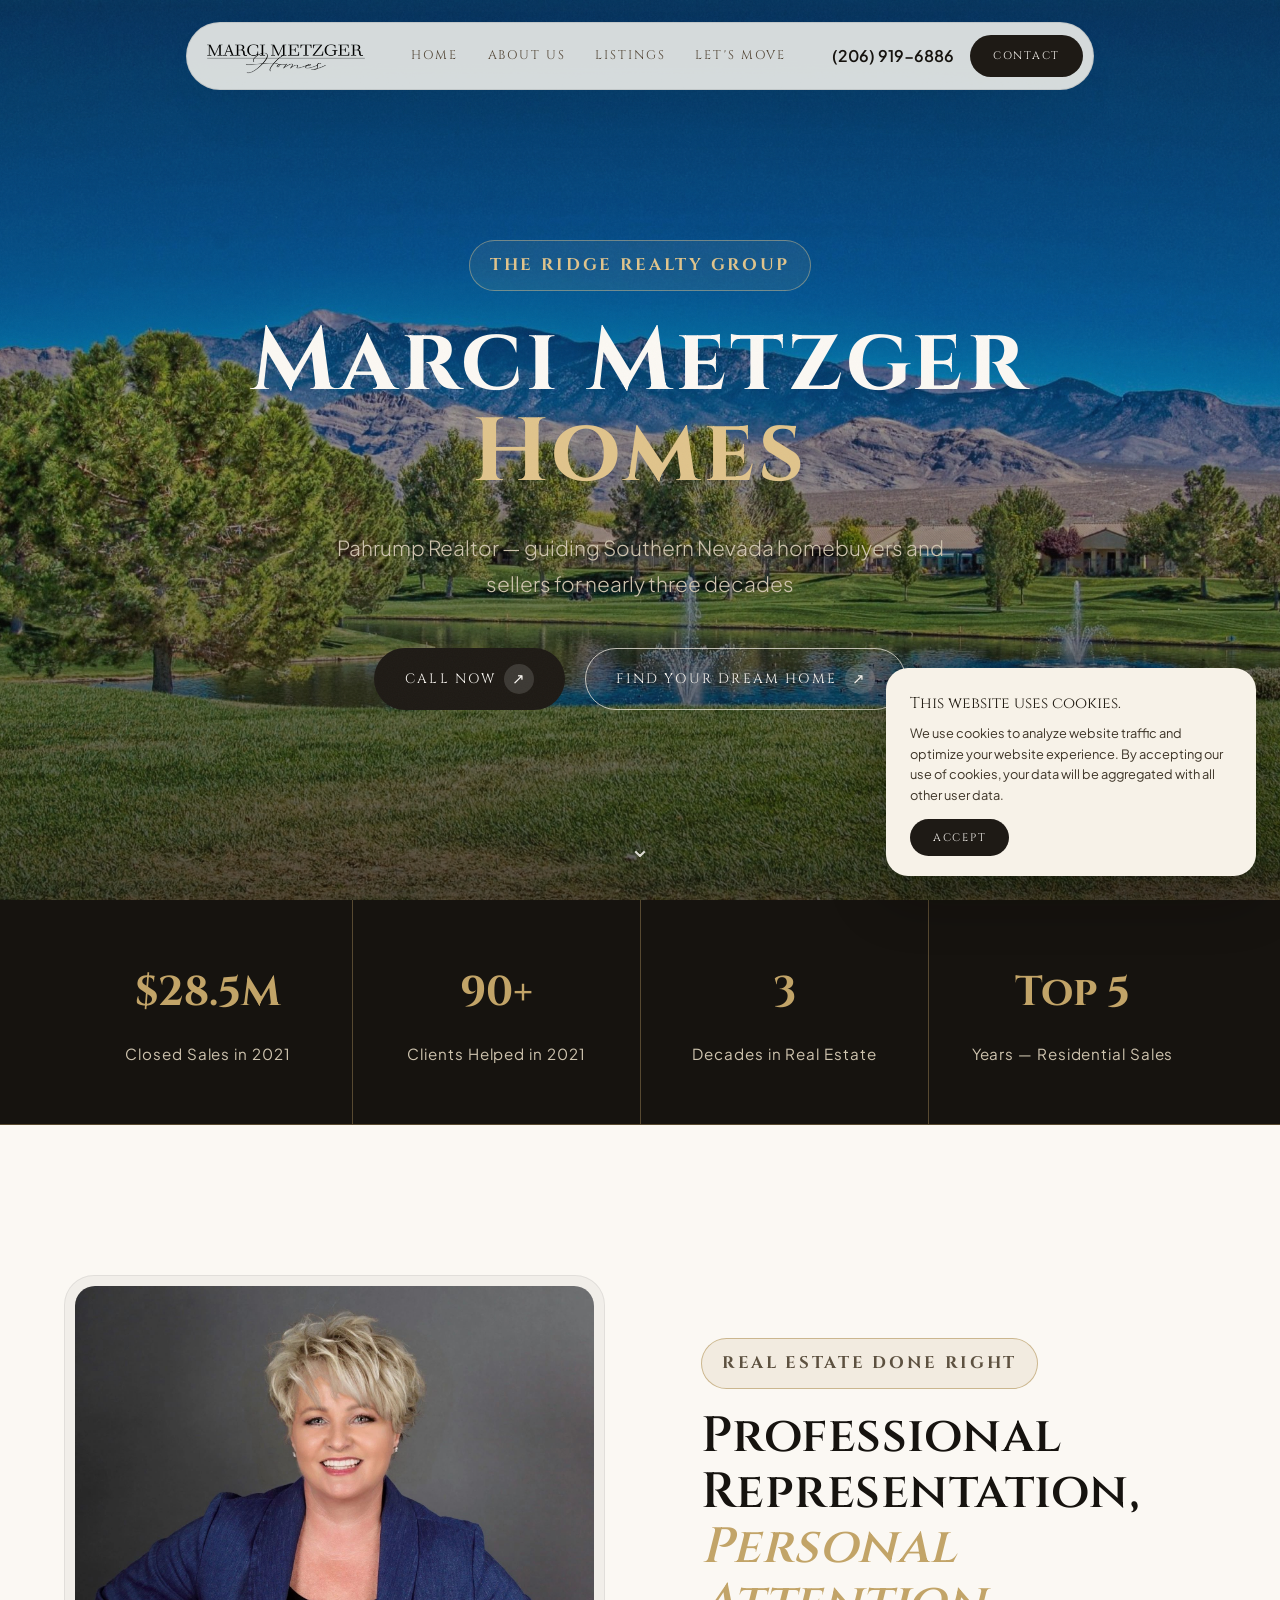
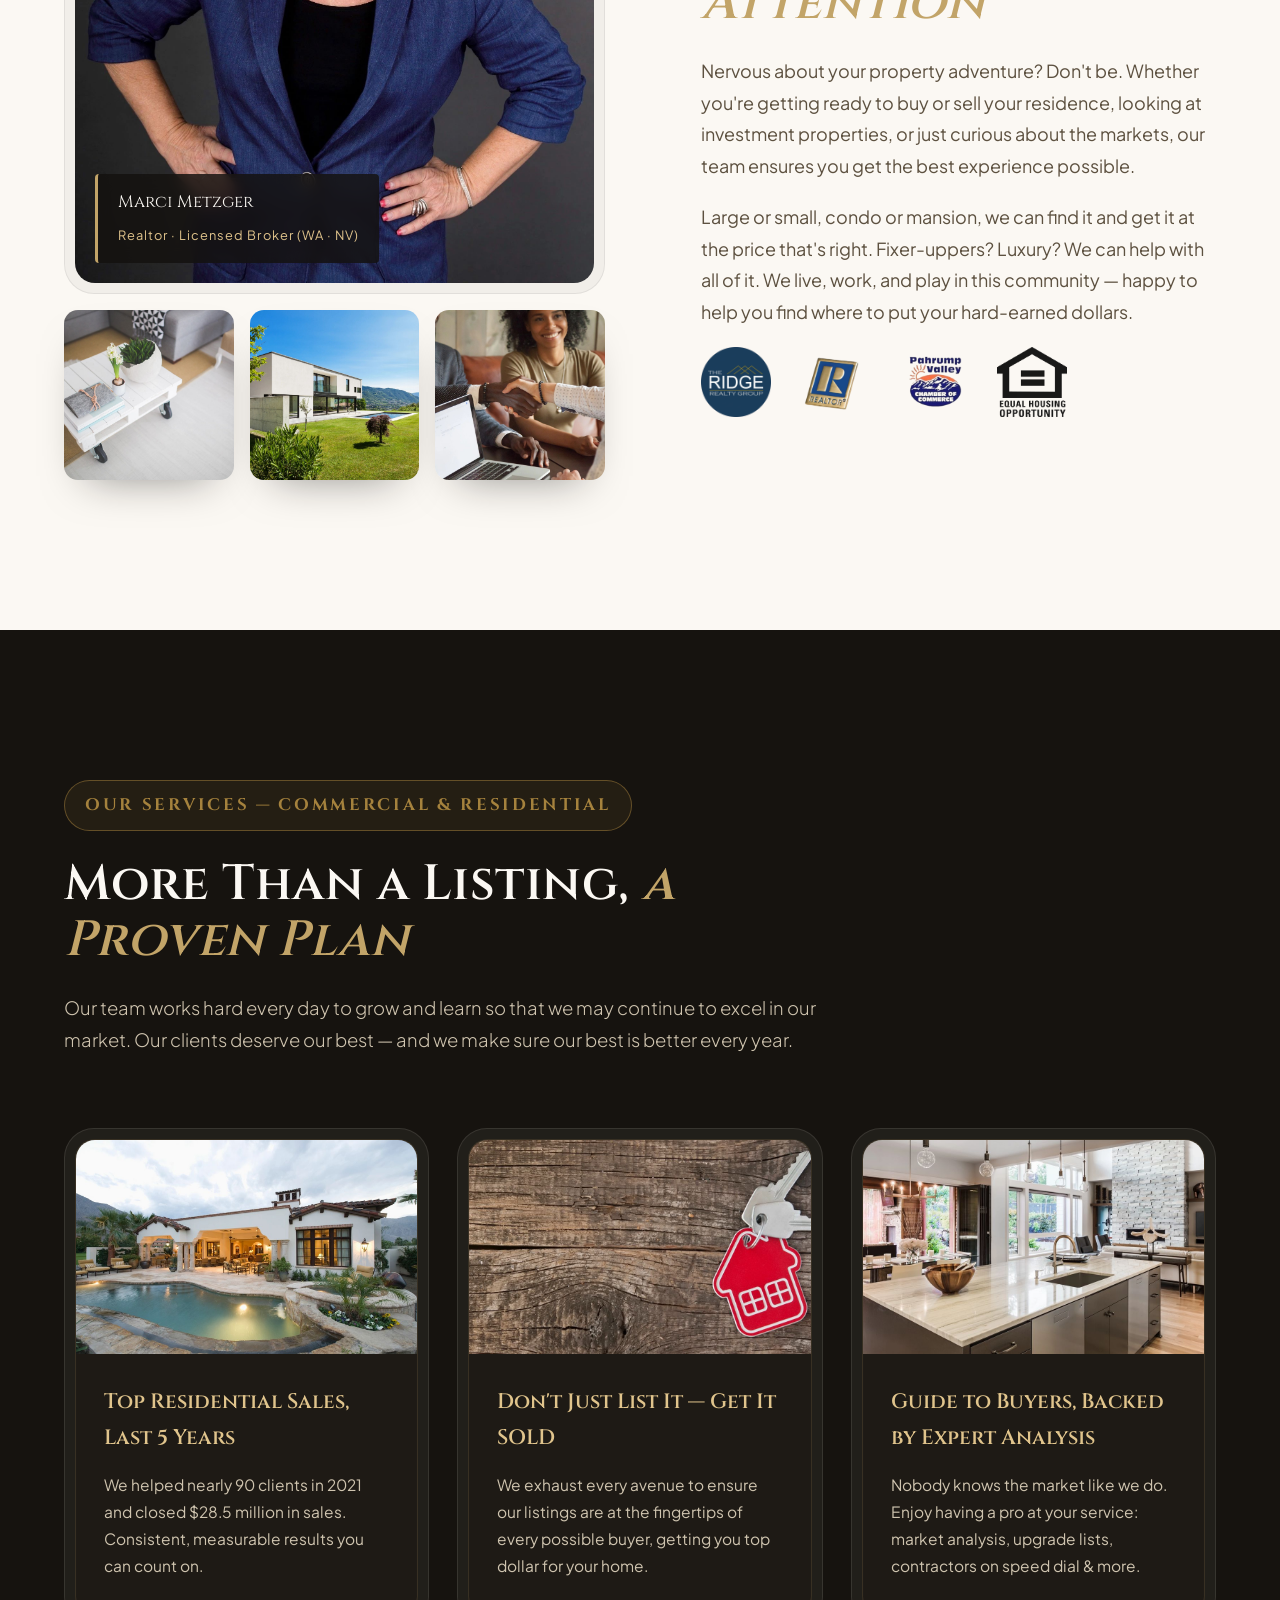
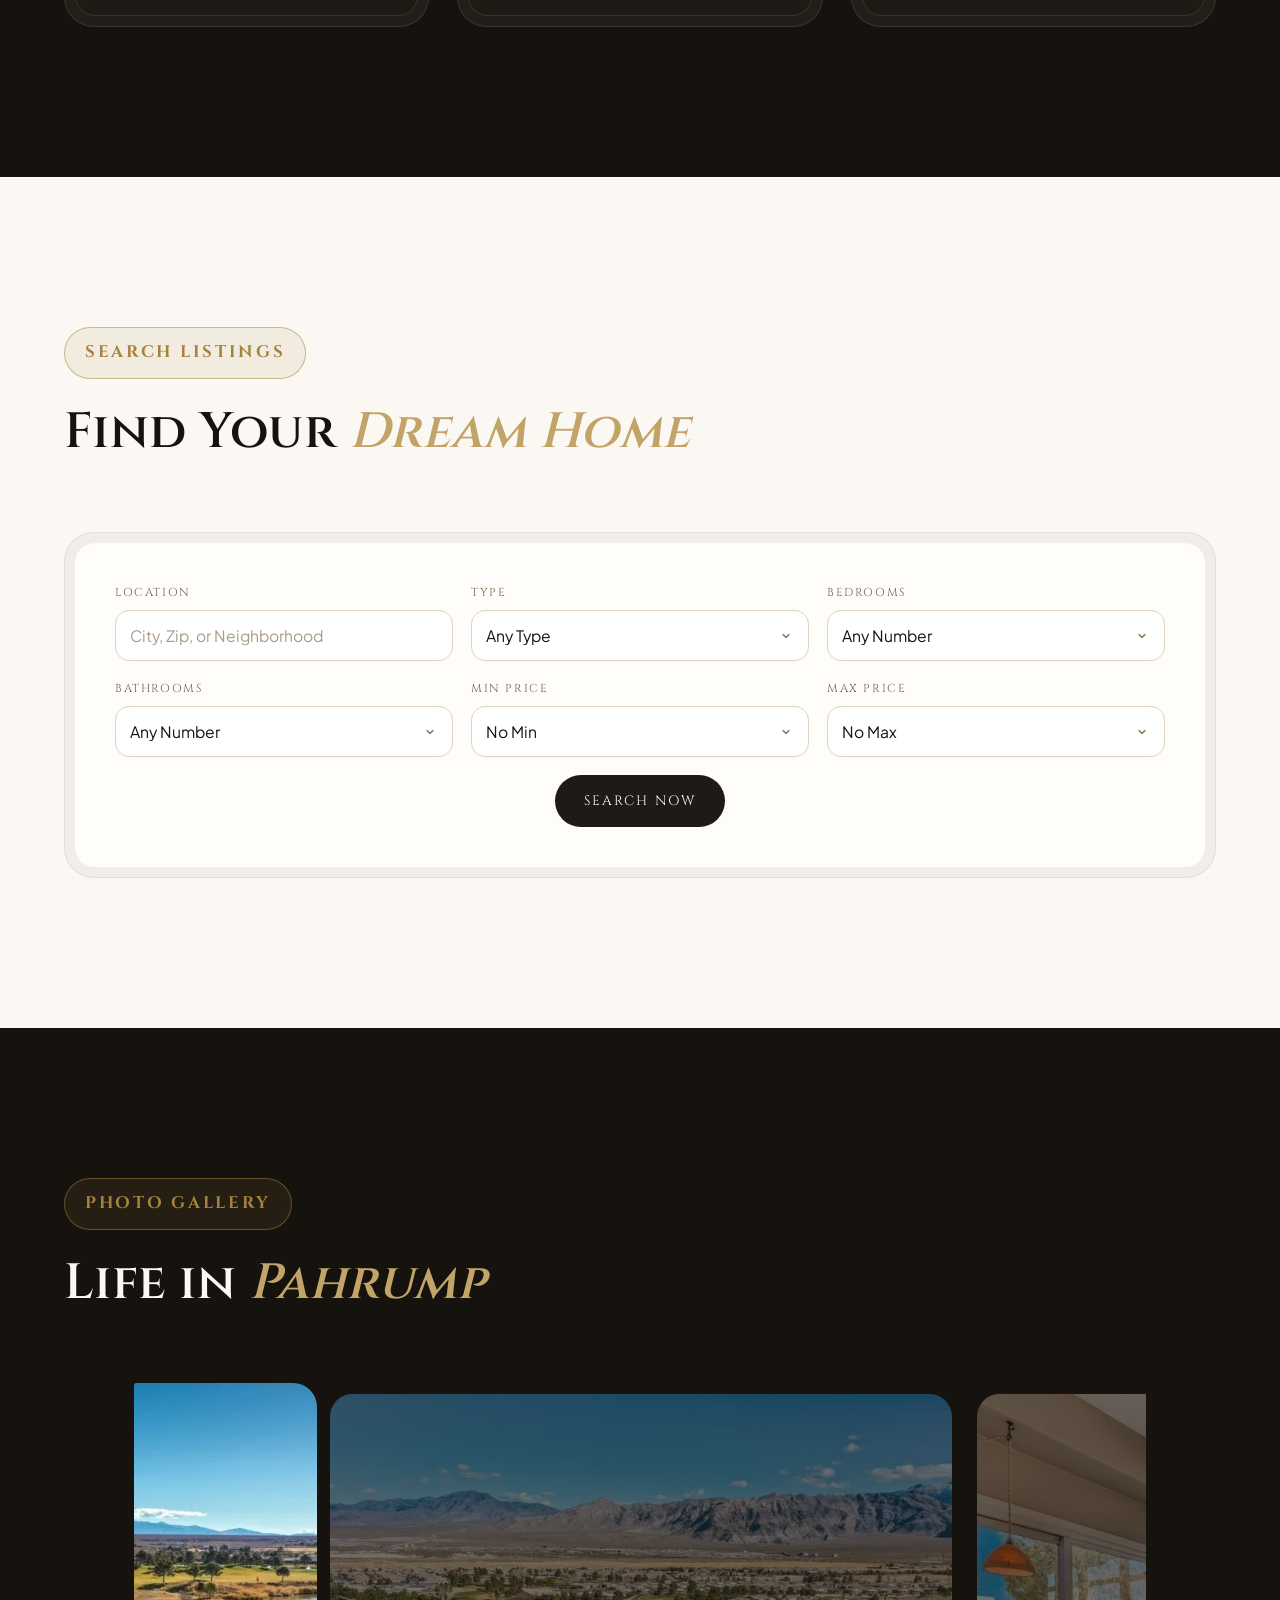
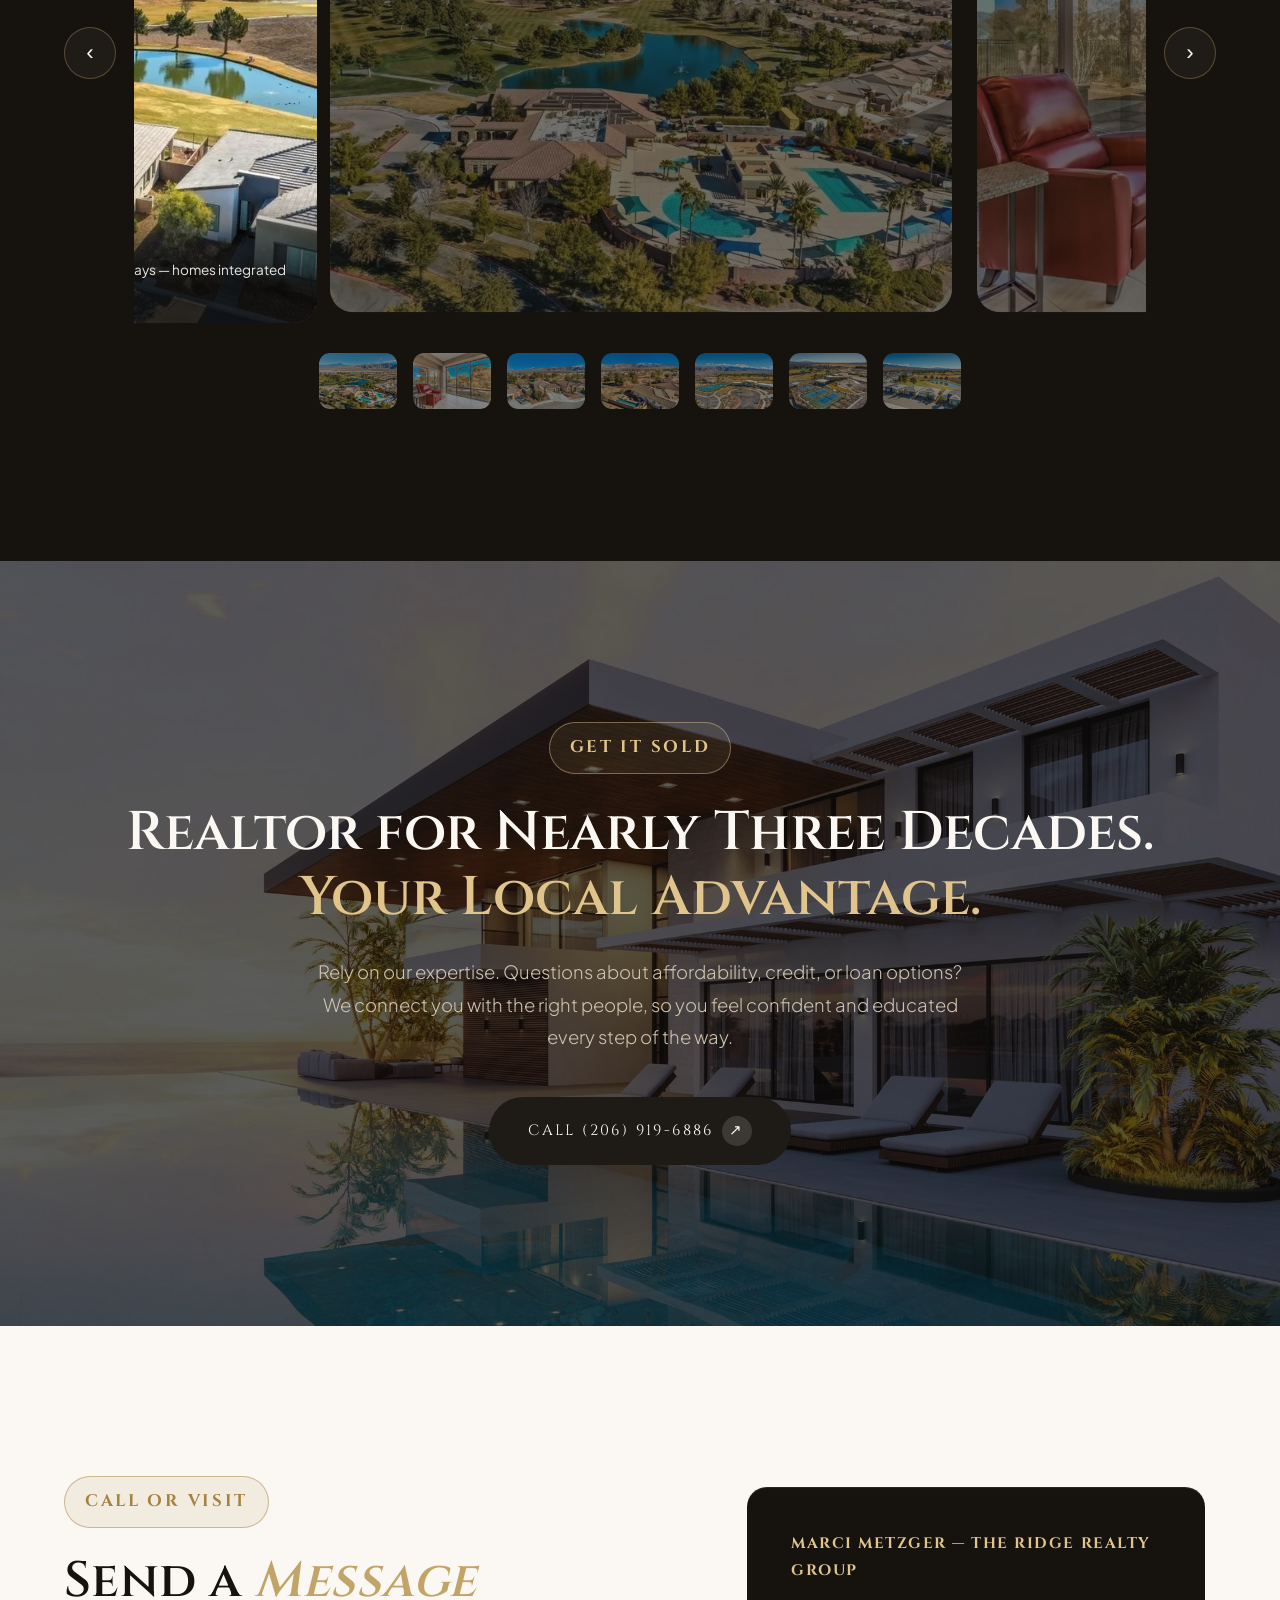
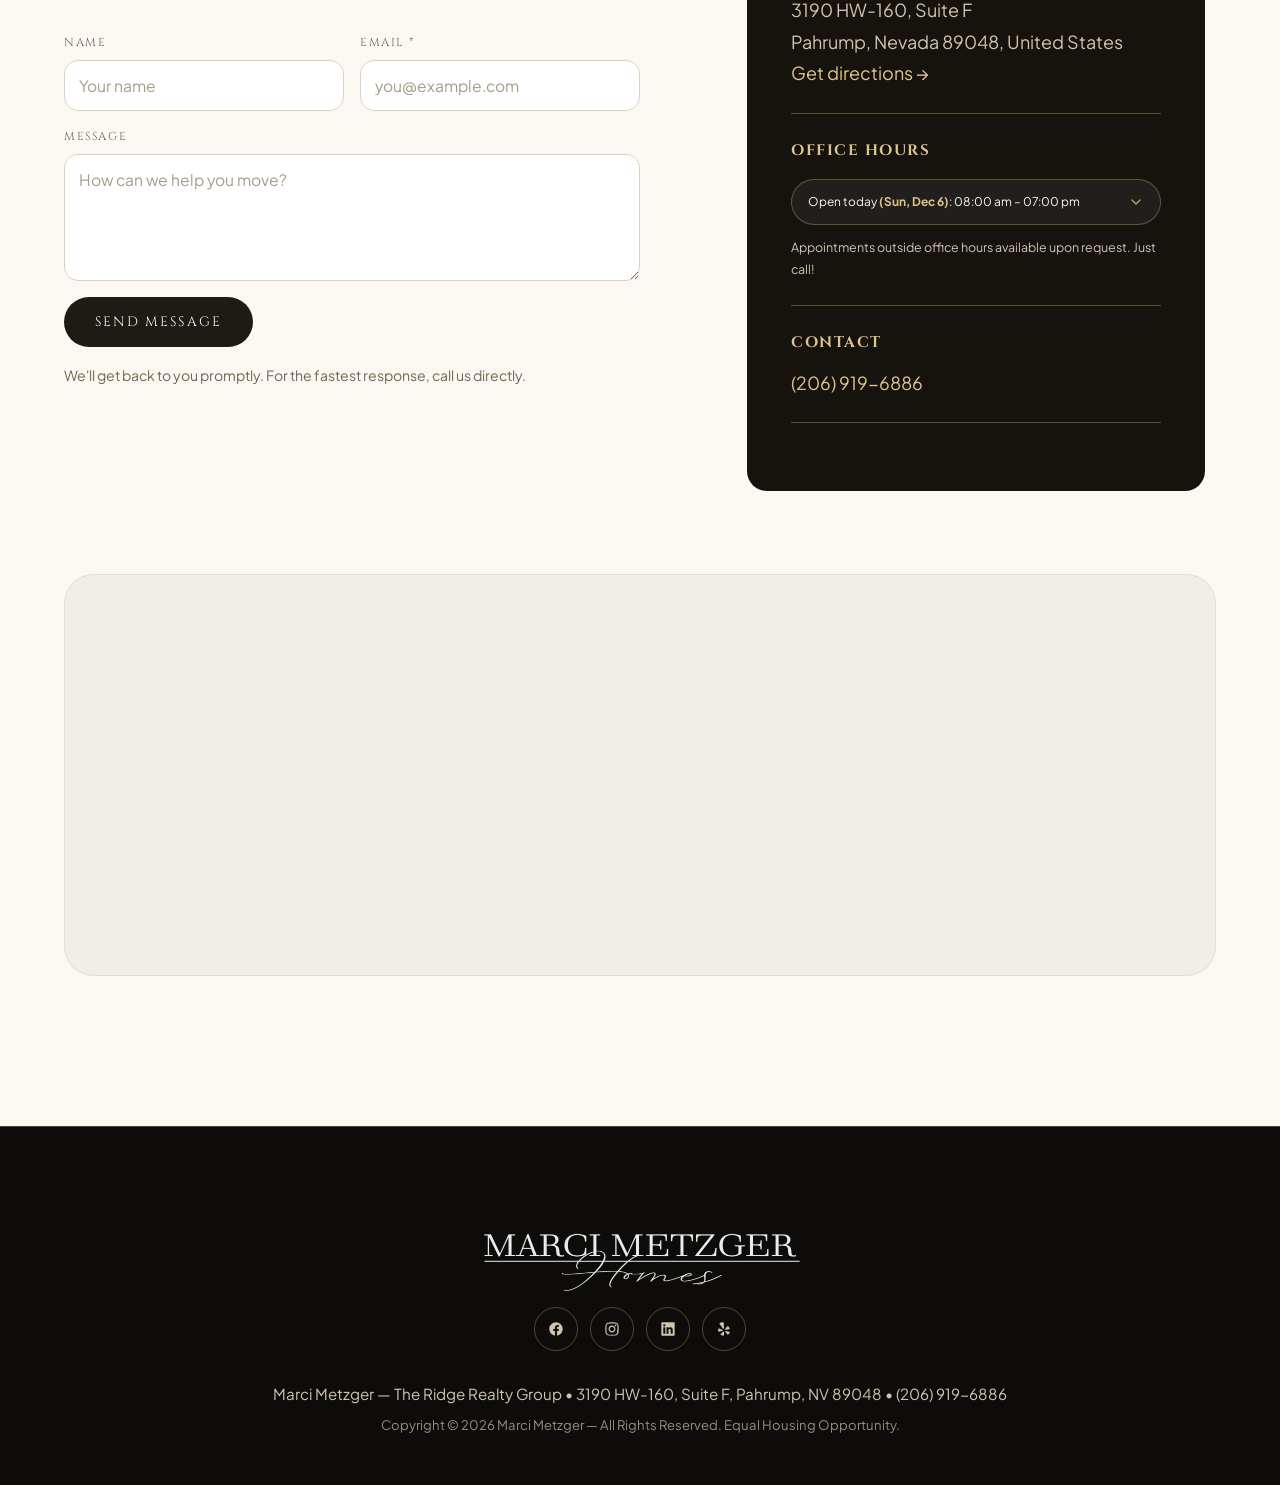
==== commit 34f47a2a: "description for photo gallery" ====
--- a/site/index.html
+++ b/site/index.html
@@ -155,7 +155,7 @@
             <div class="card">
               <div class="card-img"><img src="img/buyers.jpg" alt="Guide to happy homebuyers" loading="lazy"></div>
               <div class="card-body">
-                <h3>Guide to Buyers</h3>
+                <h3>Guide to Buyers, Backed by Expert Analysis</h3>
                 <p>Nobody knows the market like we do. Enjoy having a pro at your service: market analysis, upgrade
                   lists, contractors on speed dial &amp; more.</p>
               </div>
@@ -253,13 +253,55 @@
         <div class="gallery-wrap reveal">
           <button class="gallery-arrow" id="galleryPrev" aria-label="Previous photo">&#8249;</button>
           <div class="gallery-track" id="galleryTrack">
-            <img src="img/1.png" alt="Estate 1" loading="lazy">
-            <img src="img/2.png" alt="Estate 2" loading="lazy">
-            <img src="img/3.png" alt="Estate 3" loading="lazy">
-            <img src="img/4.png" alt="Estate 4" loading="lazy">
-            <img src="img/5.png" alt="Estate 5" loading="lazy">
-            <img src="img/6.png" alt="Estate 6" loading="lazy">
-            <img src="img/7.png" alt="Estate 7" loading="lazy">
+            <figure class="gallery-slide">
+              <img src="img/1.png" alt="Community and recreation in Pahrump" loading="lazy">
+              <figcaption>
+                <span class="caption-title">Community &amp; Recreation</span>
+                <span class="caption-text">An aerial view of a vibrant recreational complex with pools, palm trees, and landscaped areas surrounded by suburban homes — Pahrump blends desert living with resort-style amenities close to home.</span>
+              </figcaption>
+            </figure>
+            <figure class="gallery-slide">
+              <img src="img/2.png" alt="Indoor comfort with desert views in Pahrump" loading="lazy">
+              <figcaption>
+                <span class="caption-title">Indoor Comfort with Desert Views</span>
+                <span class="caption-text">A cozy seating area with floor-to-ceiling windows overlooking a cactus-filled garden — modern interiors meet scenic desert landscapes for comfort and natural beauty.</span>
+              </figcaption>
+            </figure>
+            <figure class="gallery-slide">
+              <img src="img/3.png" alt="Neighborhood living with mountain backdrop in Pahrump" loading="lazy">
+              <figcaption>
+                <span class="caption-title">Neighborhood Living with Mountain Backdrop</span>
+                <span class="caption-text">A cul-de-sac of single-story homes framed by snow-capped mountains — quiet residential streets paired with dramatic desert and mountain views.</span>
+              </figcaption>
+            </figure>
+            <figure class="gallery-slide">
+              <img src="img/4.png" alt="Private homes with pools in Pahrump" loading="lazy">
+              <figcaption>
+                <span class="caption-title">Private Homes with Pools</span>
+                <span class="caption-text">A suburban property with a backyard pool and hot tub set against desert terrain — Pahrump homes emphasize outdoor living and relaxation.</span>
+              </figcaption>
+            </figure>
+            <figure class="gallery-slide">
+              <img src="img/5.png" alt="Sports and leisure facilities in Pahrump" loading="lazy">
+              <figcaption>
+                <span class="caption-title">Sports &amp; Leisure Facilities</span>
+                <span class="caption-text">A modern recreational complex with tennis courts and landscaped pathways — Pahrump communities invest in active lifestyles amid desert surroundings.</span>
+              </figcaption>
+            </figure>
+            <figure class="gallery-slide">
+              <img src="img/6.png" alt="Pickleball and clubhouse living in Pahrump" loading="lazy">
+              <figcaption>
+                <span class="caption-title">Pickleball &amp; Clubhouse Living</span>
+                <span class="caption-text">A facility with multiple courts and a contemporary clubhouse surrounded by palm trees — community-centered recreation for fitness and social gatherings.</span>
+              </figcaption>
+            </figure>
+            <figure class="gallery-slide">
+              <img src="img/7.png" alt="Golf course living in Pahrump" loading="lazy">
+              <figcaption>
+                <span class="caption-title">Golf Course Living</span>
+                <span class="caption-text">A neighborhood adjacent to a golf course with ponds and green fairways — homes integrated with recreational spaces and scenic views.</span>
+              </figcaption>
+            </figure>
           </div>
           <button class="gallery-arrow" id="galleryNext" aria-label="Next photo">&#8250;</button>
         </div>
--- a/site/styles.css
+++ b/site/styles.css
@@ -758,8 +758,8 @@
 
 .search-form {
   display: grid;
-  grid-template-columns: repeat(6, 1fr) auto;
-  gap: 16px;
+  grid-template-columns: repeat(3, 1fr);
+  gap: 18px;
   align-items: end;
   background: #fffdfa;
   padding: clamp(24px, 4vw, 40px);
@@ -826,8 +826,9 @@
 }
 
 .search-btn {
-  justify-self: end;
-  padding: 13px 28px;
+  grid-column: 1 / -1;
+  justify-self: center;
+  padding: 16px 28px;
 }
 
 /* ============================================================
@@ -855,21 +856,64 @@
   display: none;
 }
 
-.gallery-track img {
+.gallery-slide {
+  position: relative;
   flex: 0 0 64%;
   scroll-snap-align: center;
   height: clamp(280px, 44vw, 540px);
-  width: 100%;
-  object-fit: cover;
   border-radius: 24px;
+  overflow: hidden;
   opacity: 0.4;
   transform: scale(0.96);
   transition: opacity .55s var(--ease), transform .55s var(--ease);
 }
 
-.gallery-track img.active {
+.gallery-slide img {
+  width: 100%;
+  height: 100%;
+  object-fit: cover;
+  display: block;
+}
+
+.gallery-slide.active {
   opacity: 1;
   transform: scale(1);
+}
+
+.gallery-slide figcaption {
+  position: absolute;
+  inset: auto 0 0 0;
+  padding: 34px 26px 22px;
+  background: linear-gradient(to top, rgba(12, 10, 7, 0.85) 30%, rgba(12, 10, 7, 0));
+  opacity: 0;
+  transform: translateY(10px);
+  transition: opacity .45s var(--sim), transform .45s var(--sim);
+  pointer-events: none;
+  text-align: left;
+}
+
+.gallery-slide:hover figcaption,
+.gallery-slide:focus-within figcaption,
+.gallery-slide.active figcaption {
+  opacity: 1;
+  transform: none;
+}
+
+.gallery-slide .caption-title {
+  display: block;
+  font-family: "Cinzel", Georgia, serif;
+  font-size: clamp(0.82rem, 0.3vw + 0.74rem, 0.95rem);
+  letter-spacing: 0.08em;
+  text-transform: uppercase;
+  color: var(--gold-bright);
+  margin-bottom: 4px;
+}
+
+.gallery-slide .caption-text {
+  display: block;
+  font-size: clamp(0.74rem, 0.2vw + 0.7rem, 0.85rem);
+  line-height: 1.55;
+  color: rgba(251, 248, 243, 0.92);
 }
 
 .gallery-arrow {
@@ -1383,17 +1427,6 @@
 /* ============================================================
    Responsive
    ============================================================ */
-@media (max-width: 1024px) {
-  .search-form {
-    grid-template-columns: repeat(3, 1fr);
-  }
-
-  .search-btn {
-    grid-column: 1 / -1;
-    justify-self: stretch;
-  }
-}
-
 @media (max-width: 900px) {
   .hero-title {
     font-size: clamp(2.4rem, 9vw, 3.7rem);
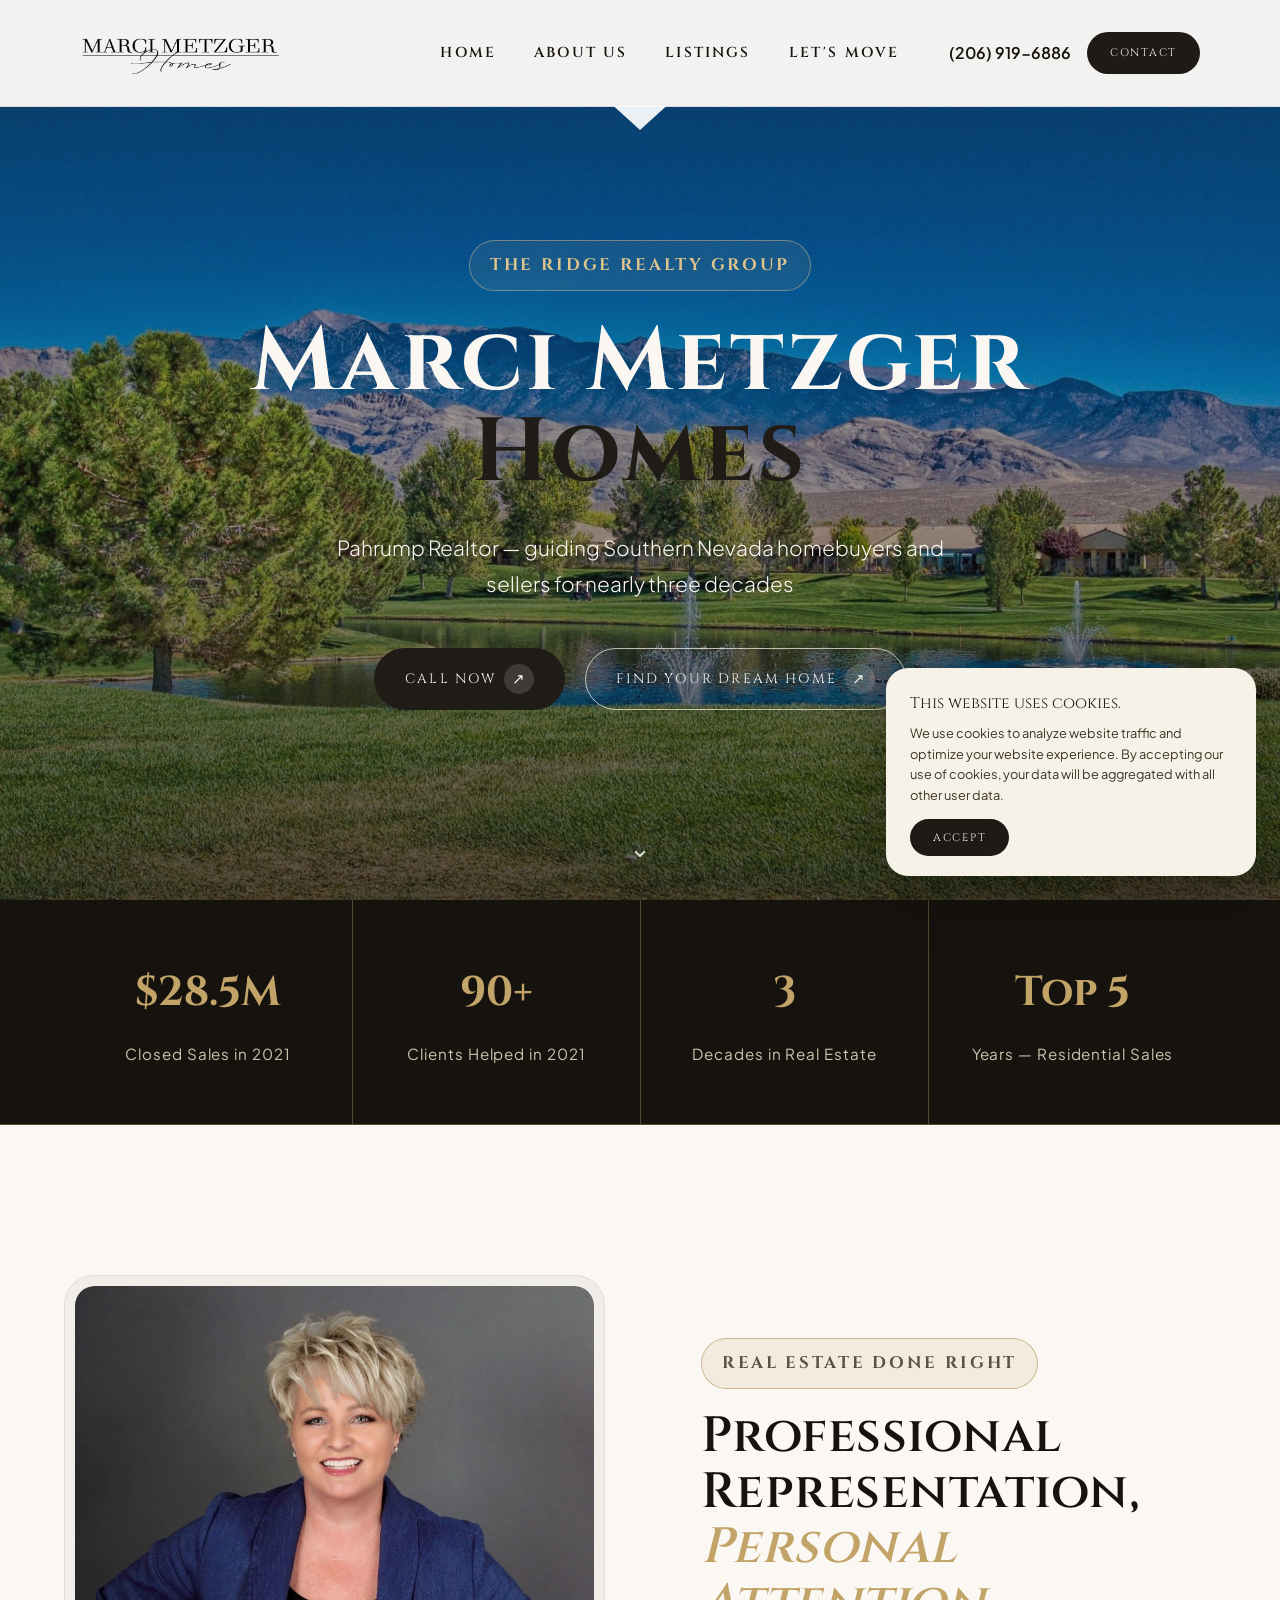
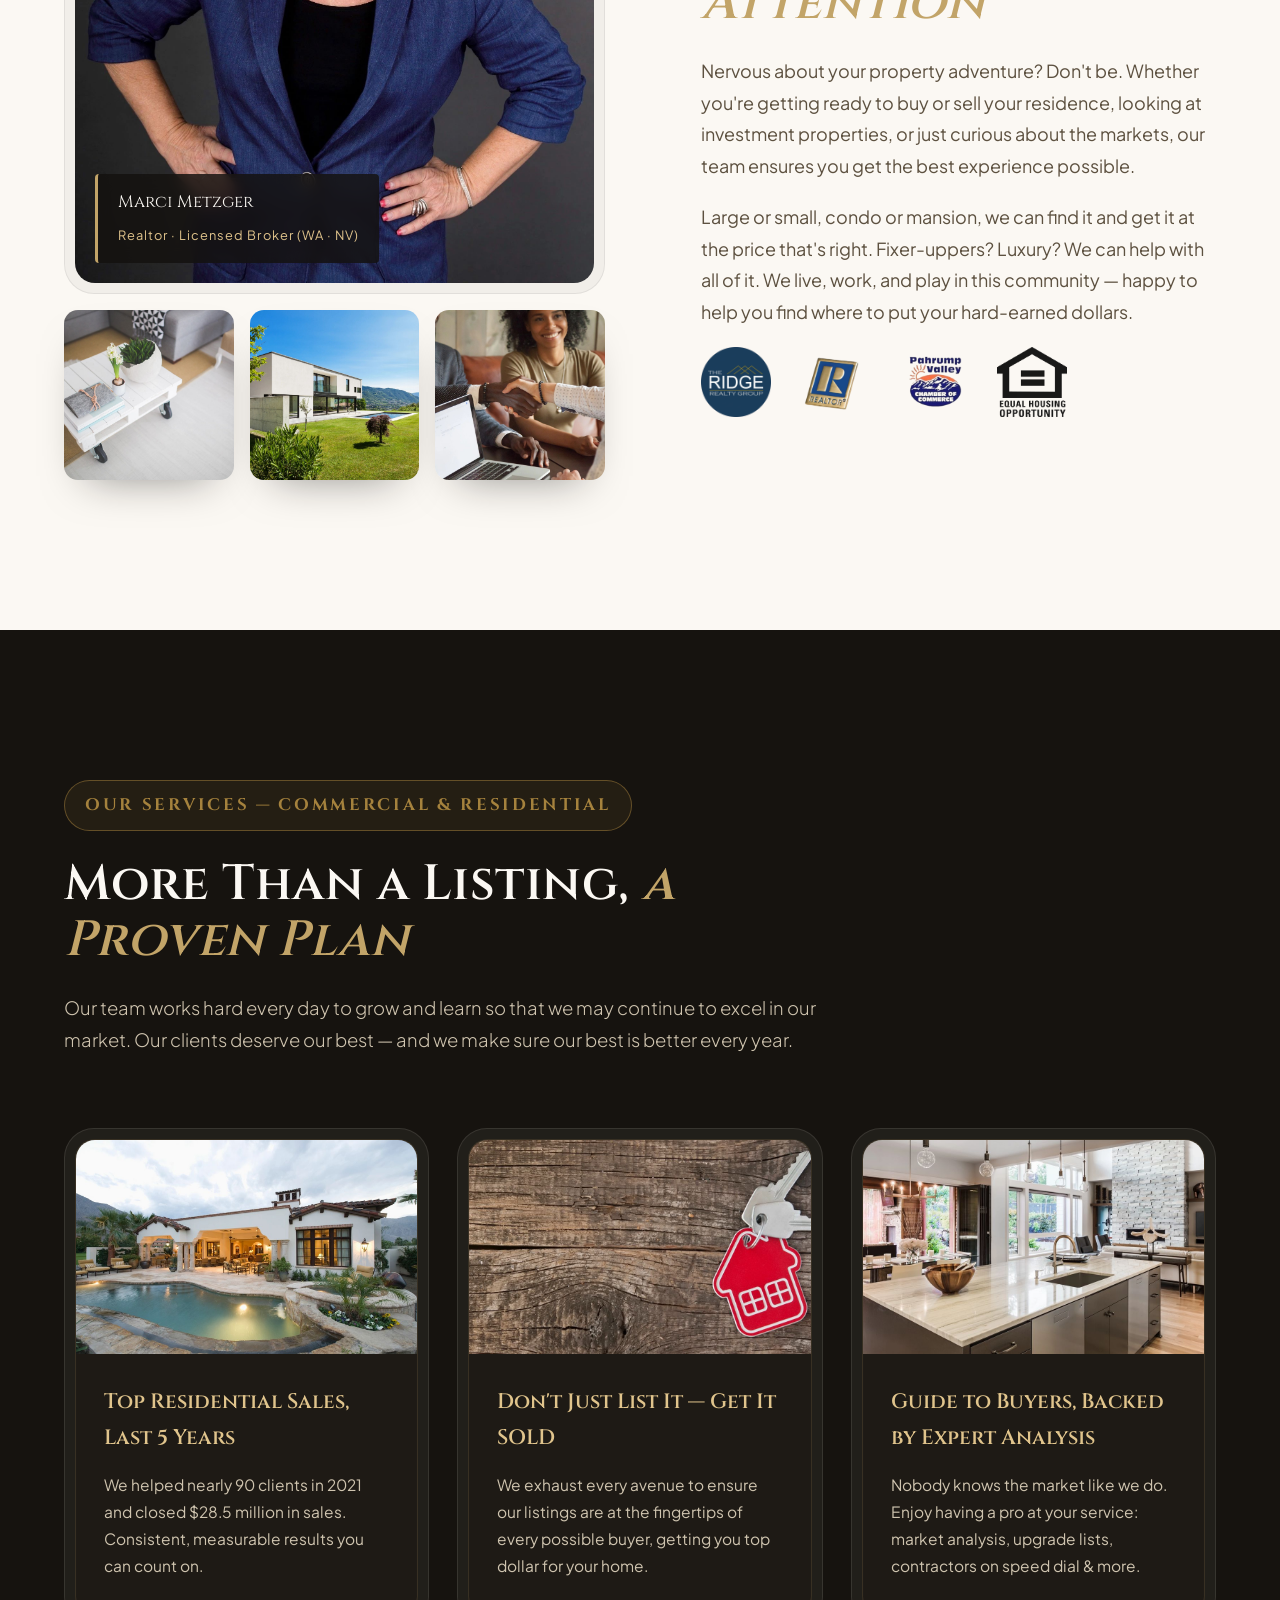
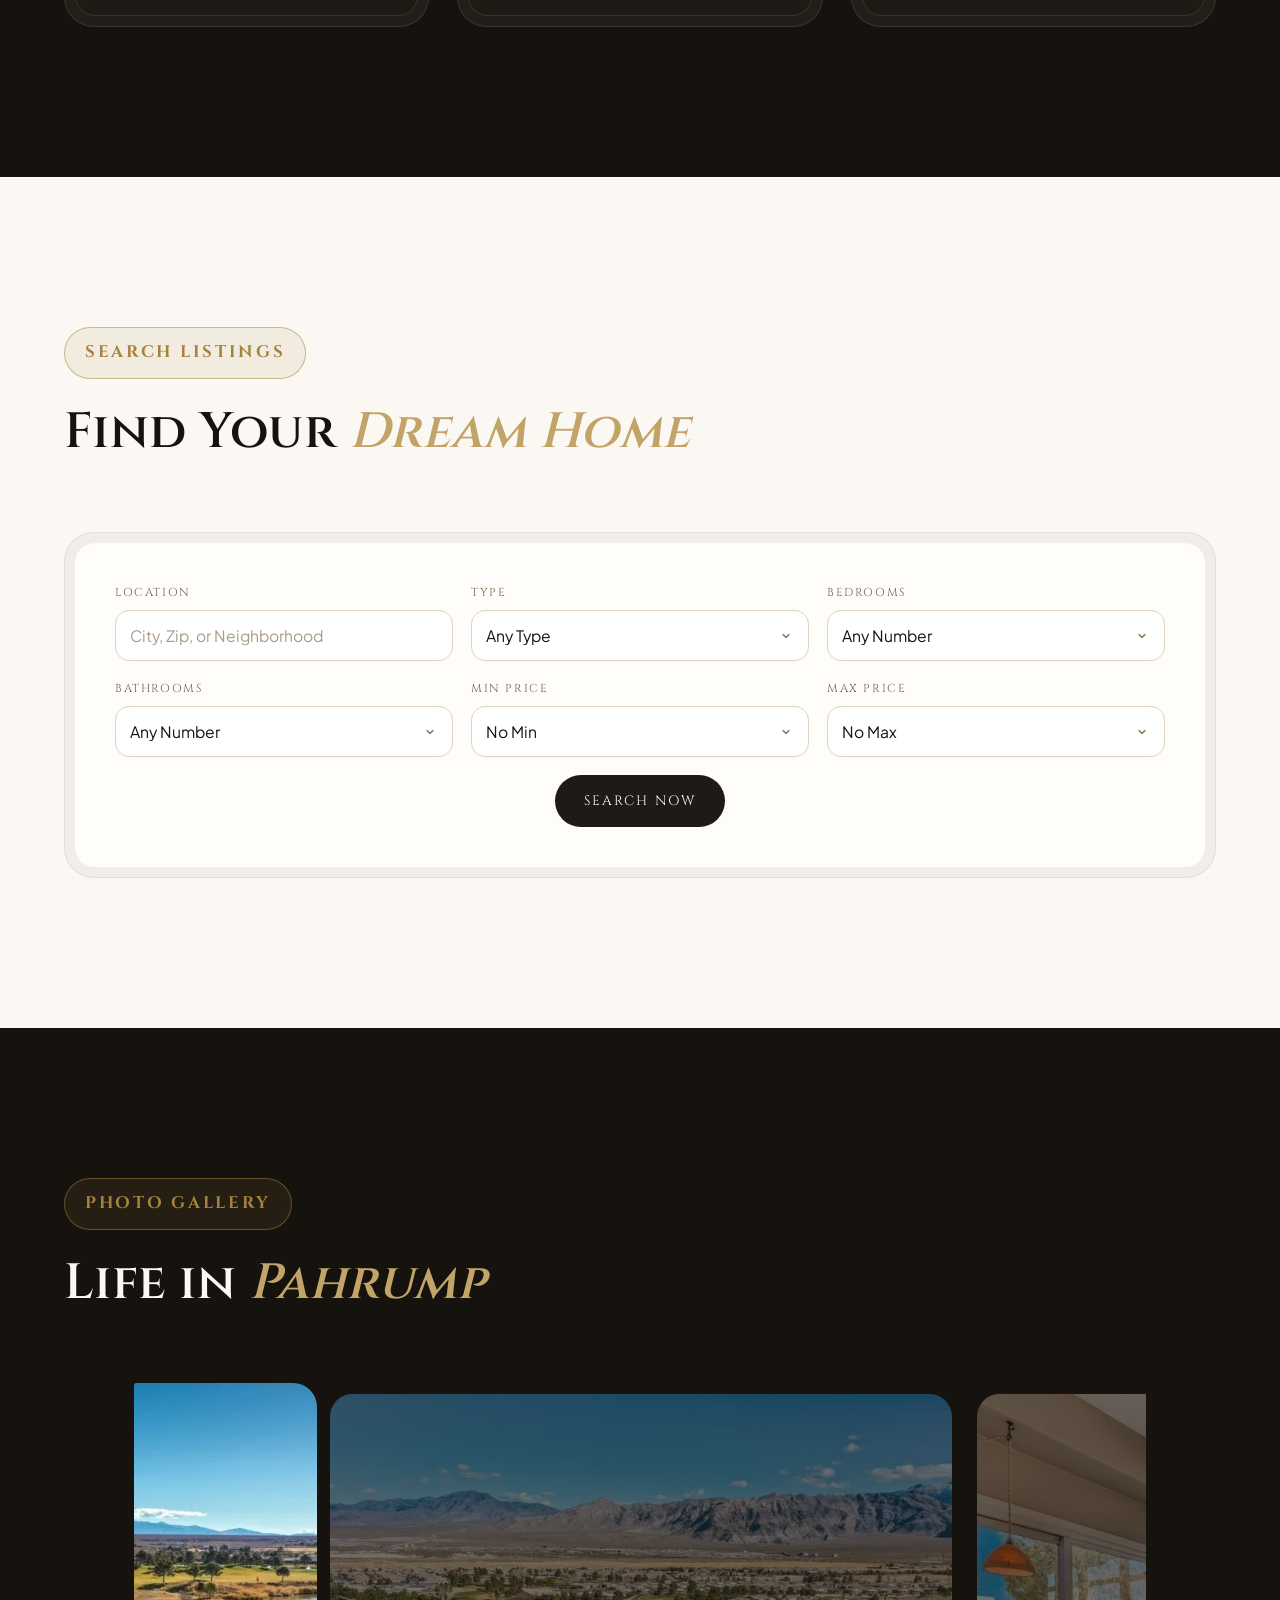
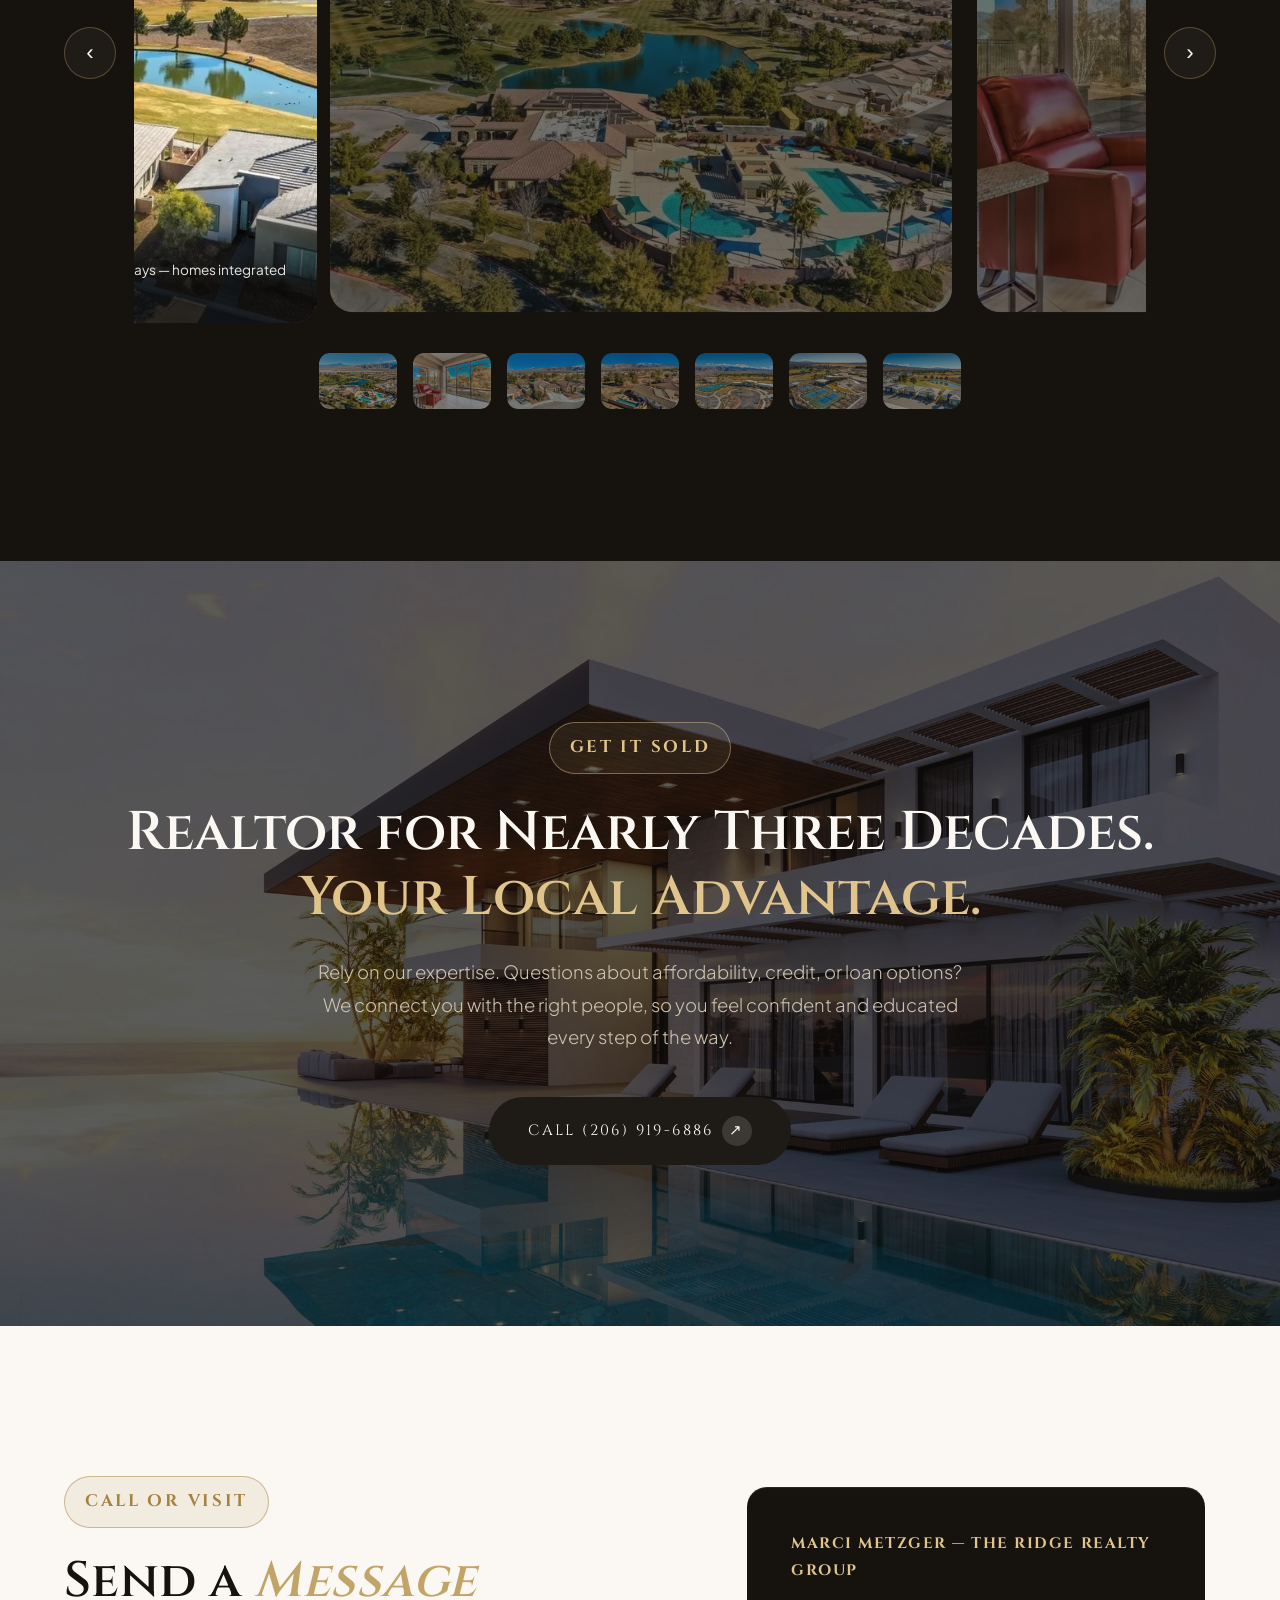
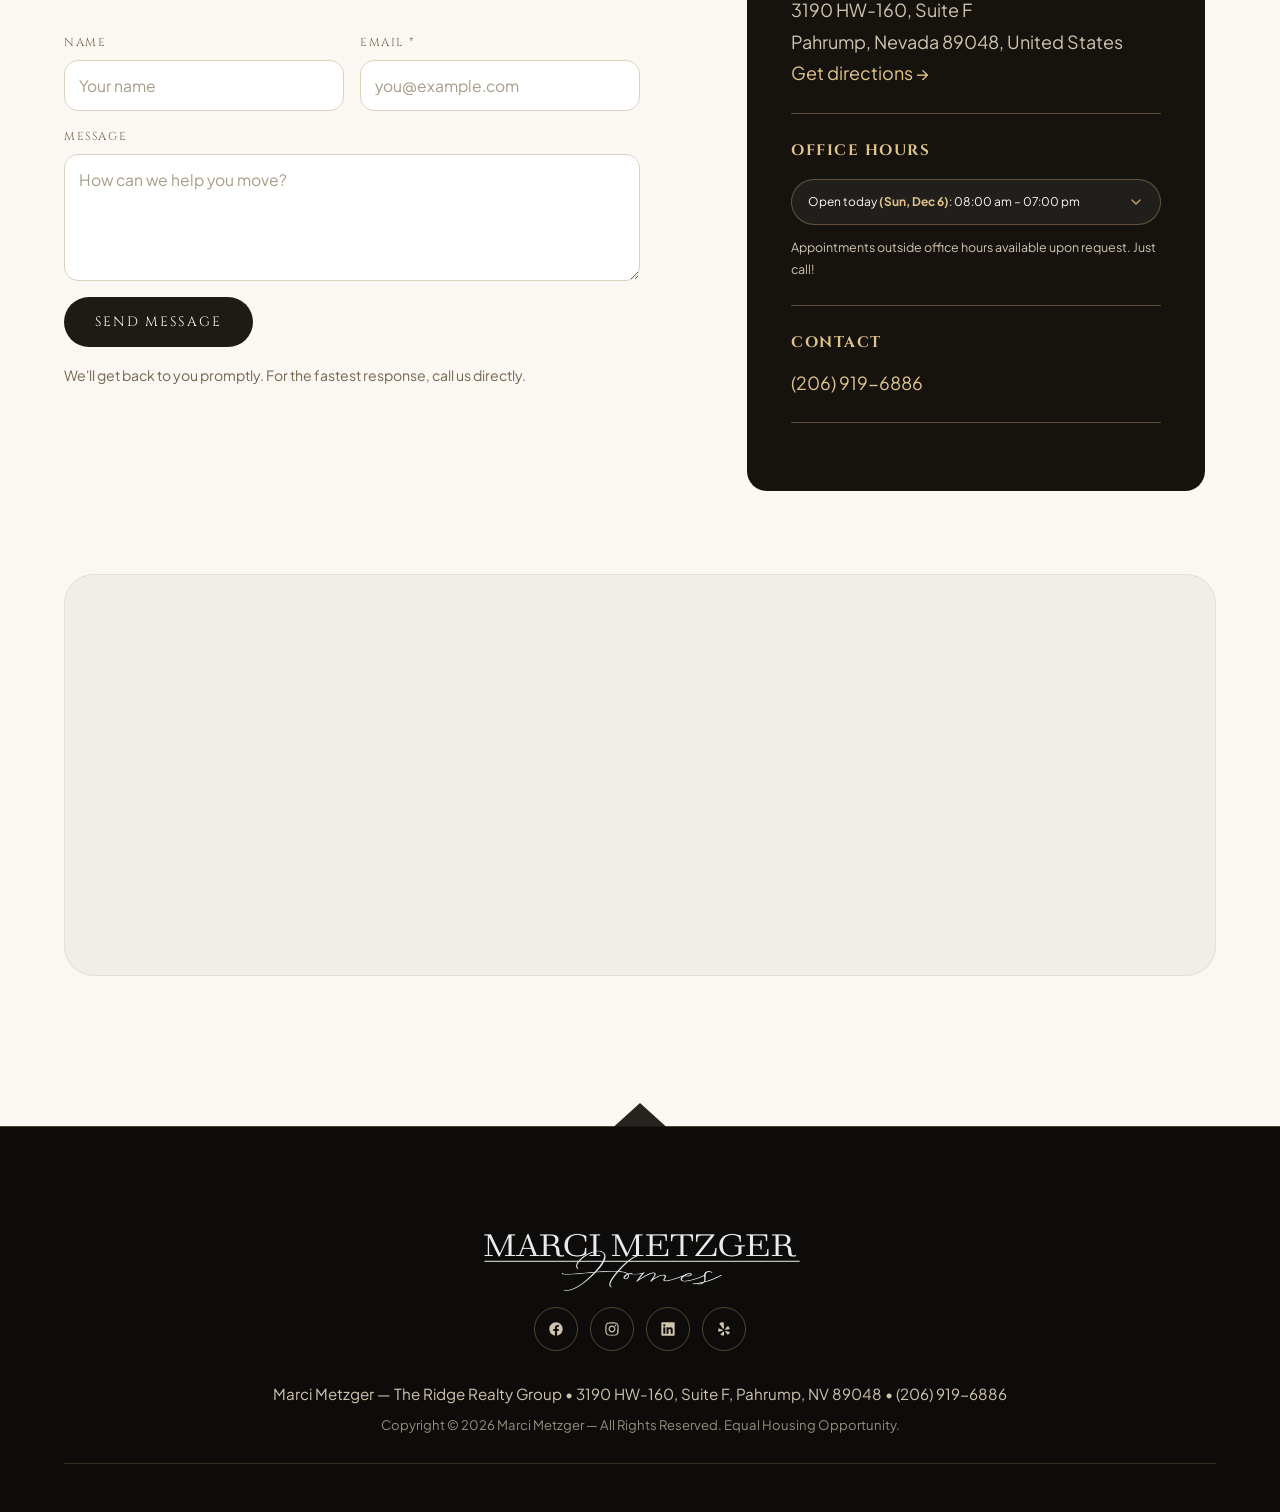
==== commit fe0bc202: "final changes" ====
--- a/site/index.html
+++ b/site/index.html
@@ -30,6 +30,7 @@
         <a href="#services" class="nav-link">Let's Move</a>
         <a href="#contact" class="nav-link nav-link-mobile">Contact</a>
       </nav>
+
       <div class="header-actions">
         <a href="tel:+12069196886" class="header-phone">(206) 919-6886</a>
         <a href="#contact" class="btn btn-gold btn-sm header-cta">Contact</a>
@@ -38,6 +39,9 @@
         <span></span><span></span><span></span>
       </button>
     </div>
+    <a href="#stats" class="header-down" aria-label="Scroll down">
+      <svg viewBox="0 0 53 24" fill="currentColor" aria-hidden="true"><path d="M26.5 24L53 0H0z"></path></svg>
+    </a>
   </header>
 
   <main>
@@ -386,6 +390,9 @@
   </main>
 
   <footer class="site-footer">
+    <a href="#top" class="back-top" aria-label="Back to top">
+      <svg viewBox="0 0 53 24" fill="currentColor" aria-hidden="true"><path d="M26.5 24L53 0H0z"></path></svg>
+    </a>
     <div class="container footer-inner">
       <a href="#top" class="brand"><img src="img/logo.png" alt="Marci Metzger Homes logo"
           class="brand-logo brand-logo-footer"></a>
@@ -415,6 +422,7 @@
         &bull; (206) 919-6886</p>
       <p class="footer-meta">Copyright &copy; 2026 Marci Metzger &mdash; All Rights Reserved. Equal Housing Opportunity.
       </p>
+      <hr class="footer-hr">
     </div>
   </footer>
 
--- a/site/styles.css
+++ b/site/styles.css
@@ -243,41 +243,89 @@
   position: fixed;
   inset: 0 0 auto 0;
   z-index: 100;
-  padding-top: clamp(12px, 2vw, 22px);
-  background: transparent;
-}
-
+  background: rgb(243, 242, 240);
+  -webkit-backdrop-filter: blur(14px);
+  backdrop-filter: blur(14px);
+  border-bottom: 1px solid rgba(20, 18, 15, 0.1);
+  transition: background .5s var(--ease), border-color .5s var(--ease), top .5s var(--ease);
+}
+
+/* Nav header container only, fills the top edge (white theme) */
 .header-inner {
   display: flex;
   align-items: center;
   gap: clamp(12px, 2vw, 26px);
+  width: 100%;
+  max-width: var(--maxw);
+  margin: 0 auto;
+  padding: 22px clamp(20px, 4vw, 40px);
+  border-radius: 0;
+  background: transparent;
+  border: 0;
+  box-shadow: none;
+  transition: width .5s var(--ease), background .5s var(--ease), box-shadow .5s var(--ease), padding .5s var(--ease), border-radius .5s var(--ease);
+}
+
+.brand-logo {
+  height: 62px;
+  width: auto;
+  margin: 0;
+  transition: height .5s var(--ease);
+}
+
+/* Scrolled: detaches and floats centered with top spacing */
+.site-header.scrolled {
+  background: transparent;
+  border-bottom-color: transparent;
+  top: clamp(16px, 3vw, 30px);
+}
+
+.site-header.scrolled .header-inner {
   width: max-content;
   max-width: calc(100vw - 32px);
   margin: 0 auto;
-  padding: 8px 10px 8px 10px;
+  padding: 14px 18px;
   border-radius: 999px;
-  background: rgba(250, 247, 240, 0.85);
+  background: rgba(252, 250, 244, 0.96);
   -webkit-backdrop-filter: blur(16px);
   backdrop-filter: blur(16px);
   border: 1px solid rgba(20, 18, 15, 0.09);
-  box-shadow: 0 24px 60px -30px rgba(20, 18, 15, 0.45);
-  transition: background .5s var(--ease), box-shadow .5s var(--ease), padding .5s var(--ease);
-}
-
-.site-header.scrolled .header-inner {
-  background: rgba(252, 250, 245, 0.96);
   box-shadow: 0 28px 70px -32px rgba(20, 18, 15, 0.5);
 }
 
-.brand-logo {
-  height: 50px;
-  width: auto;
+.site-header.scrolled .brand-logo {
+  height: 46px;
   margin: 0 6px 0 8px;
-  transition: height .5s var(--ease);
-}
-
-.site-header.scrolled .brand-logo {
-  height: 40px;
+}
+
+/* Down arrow — reference mark (centered white triangle) under the top bar, hidden when scrolled */
+.header-down {
+  position: absolute;
+  left: 50%;
+  bottom: -24px;
+  transform: translateX(-50%);
+  z-index: 6;
+  width: 53px;
+  height: 24px;
+  color: #fff;
+  opacity: 0.92;
+  transition: opacity .4s var(--sim), transform .35s var(--sim);
+}
+
+.header-down svg {
+  display: block;
+  width: 53px;
+  height: 24px;
+}
+
+.header-down:hover {
+  opacity: 1;
+  transform: translateX(-50%) translateY(5px);
+}
+
+.site-header.scrolled .header-down {
+  opacity: 0;
+  pointer-events: none;
 }
 
 .main-nav {
@@ -288,23 +336,34 @@
 
 .nav-link {
   font-family: "Cinzel", Georgia, serif;
-  font-size: clamp(0.68rem, 0.2vw + 0.62rem, 0.8rem);
+  font-size: clamp(0.76rem, 0.25vw + 0.7rem, 0.9rem);
+  font-weight: 600;
   letter-spacing: 0.15em;
   text-transform: uppercase;
-  color: #554838;
-  padding: 10px 14px;
+  color: var(--ink);
+  padding: 12px 18px;
   border-radius: 999px;
   transition: background .35s var(--sim), color .35s var(--sim), transform .2s var(--sim);
   white-space: nowrap;
 }
 
 .nav-link:hover {
-  background: rgba(20, 18, 15, 0.06);
+  background: rgba(20, 18, 15, 0.07);
   color: var(--ink);
 }
 
 .nav-link:active {
   transform: scale(0.96);
+}
+
+.nav-link.menu-highlight {
+  color: var(--gold);
+  font-weight: 700;
+}
+
+.nav-link.menu-highlight:hover {
+  color: var(--gold-bright);
+  background: rgba(194, 164, 104, 0.12);
 }
 
 .nav-link-mobile {
@@ -373,7 +432,11 @@
    Mobile menu — full-screen glass overlay, staggered reveal
    ============================================================ */
 @media (max-width: 900px) {
-  .header-inner {
+
+  .site-header,
+  .header-inner,
+  .site-header.scrolled,
+  .site-header.scrolled .header-inner {
     -webkit-backdrop-filter: none;
     backdrop-filter: none;
   }
@@ -381,7 +444,7 @@
   .main-nav {
     position: fixed;
     inset: 0;
-    z-index: 90;
+    z-index: 9999;
     display: flex;
     flex-direction: column;
     align-items: center;
@@ -446,6 +509,10 @@
     display: block;
   }
 
+  .header-actions {
+    display: none;
+  }
+
   .header-phone,
   .header-cta {
     display: none;
@@ -453,6 +520,7 @@
 
   .nav-toggle {
     display: flex;
+    margin-left: auto;
   }
 }
 
@@ -518,7 +586,7 @@
 
 .hero-title span {
   display: block;
-  color: var(--gold-bright);
+  color: var(--ink-soft);
 }
 
 .hero-tagline {
@@ -526,7 +594,7 @@
   margin: 30px auto 46px;
   font-size: clamp(1.05rem, 2vw, 1.3rem);
   font-weight: 300;
-  color: var(--bone-dim);
+  color: var(--bone);
 }
 
 .hero-ctas {
@@ -1334,6 +1402,7 @@
    Footer
    ============================================================ */
 .site-footer {
+  position: relative;
   background: #0d0c0a;
   color: var(--bone-dim);
   border-top: 1px solid var(--line);
@@ -1408,6 +1477,36 @@
   opacity: .7;
 }
 
+/* Reference mark — attached at footer top edge, outside the container, pointing up */
+.back-top {
+  position: absolute;
+  left: 50%;
+  top: -24px;
+  transform: translateX(-50%);
+  z-index: 5;
+  color: var(--ink);
+  opacity: 0.92;
+  transition: opacity .35s var(--sim), transform .35s var(--sim);
+}
+
+.back-top svg {
+  display: block;
+  width: 53px;
+  height: 24px;
+  transform: rotate(180deg);
+}
+
+.back-top:hover {
+  opacity: 1;
+  transform: translateX(-50%) translateY(-3px);
+}
+
+.footer-hr {
+  border: 0;
+  border-top: 1px solid rgba(194, 164, 104, 0.22);
+  margin-top: 26px;
+}
+
 /* ============================================================
    Scroll reveal — heavy fade-up + de-blur
    ============================================================ */
